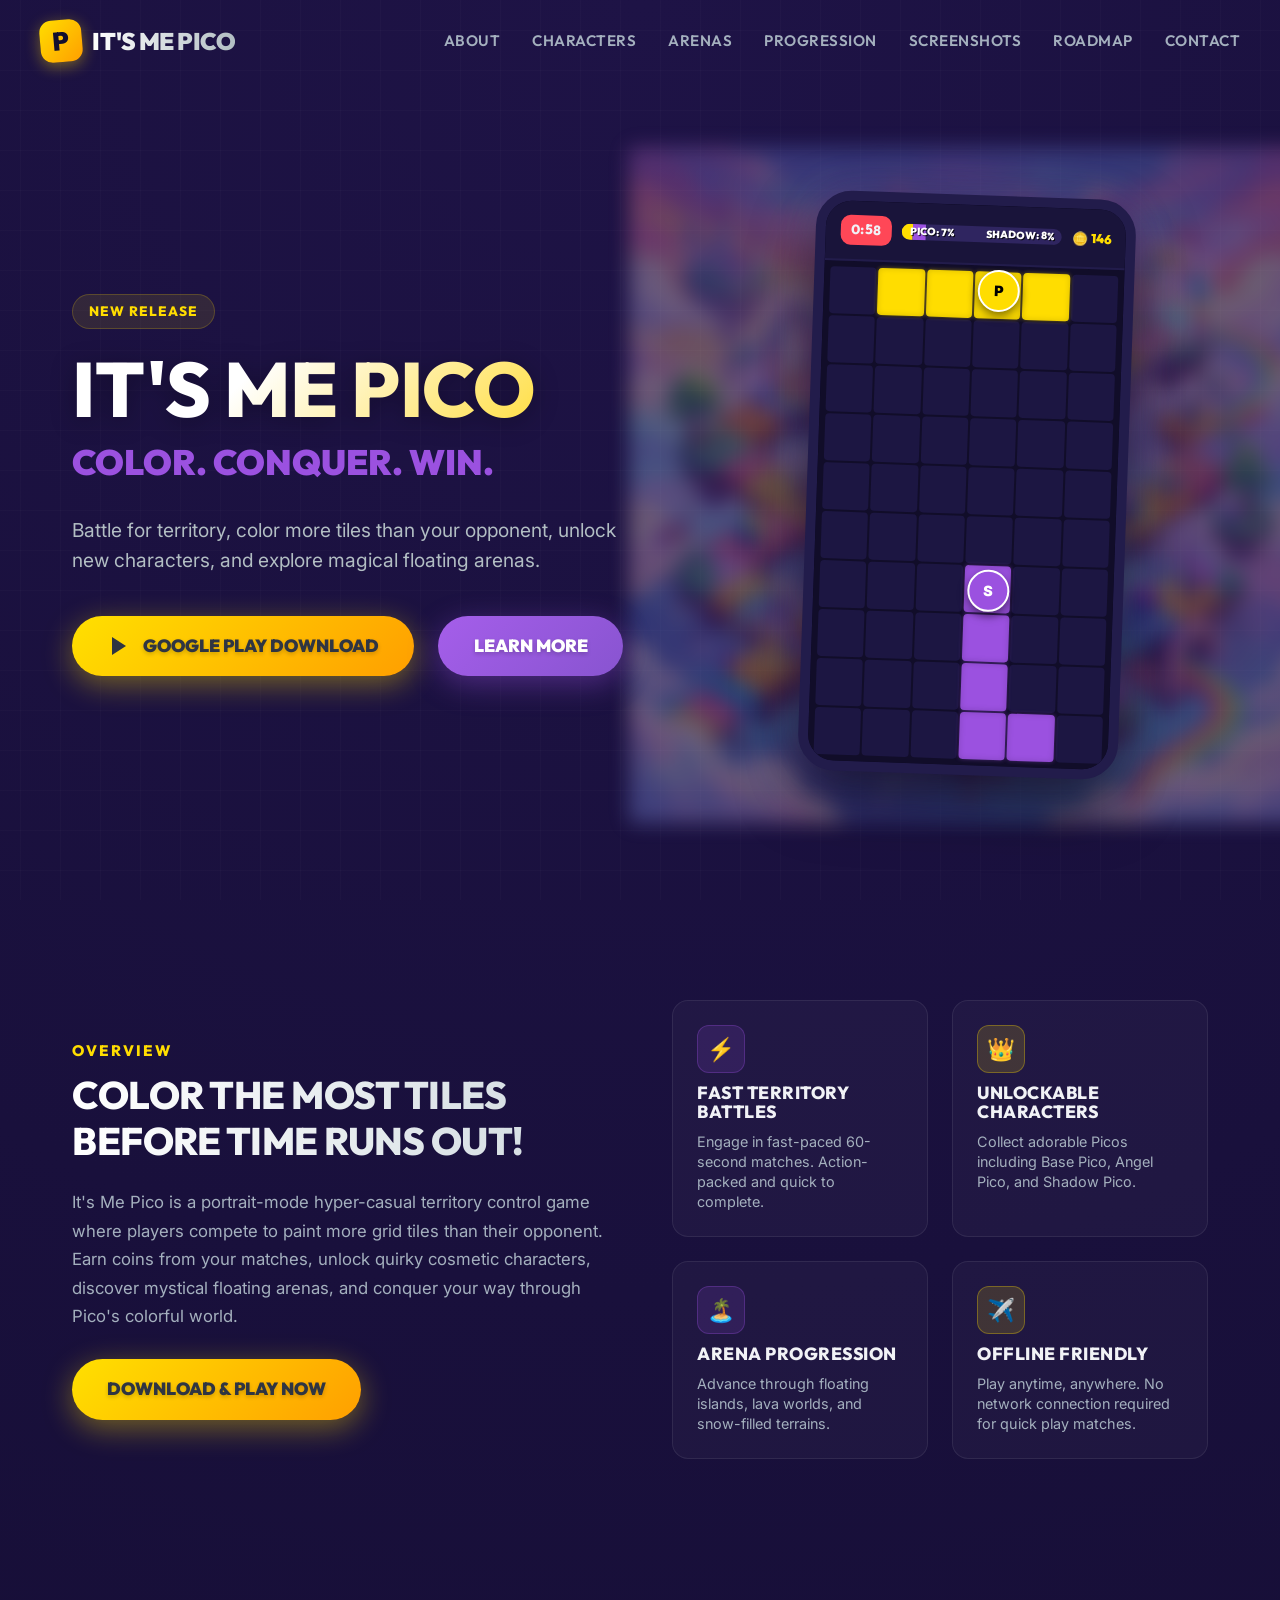
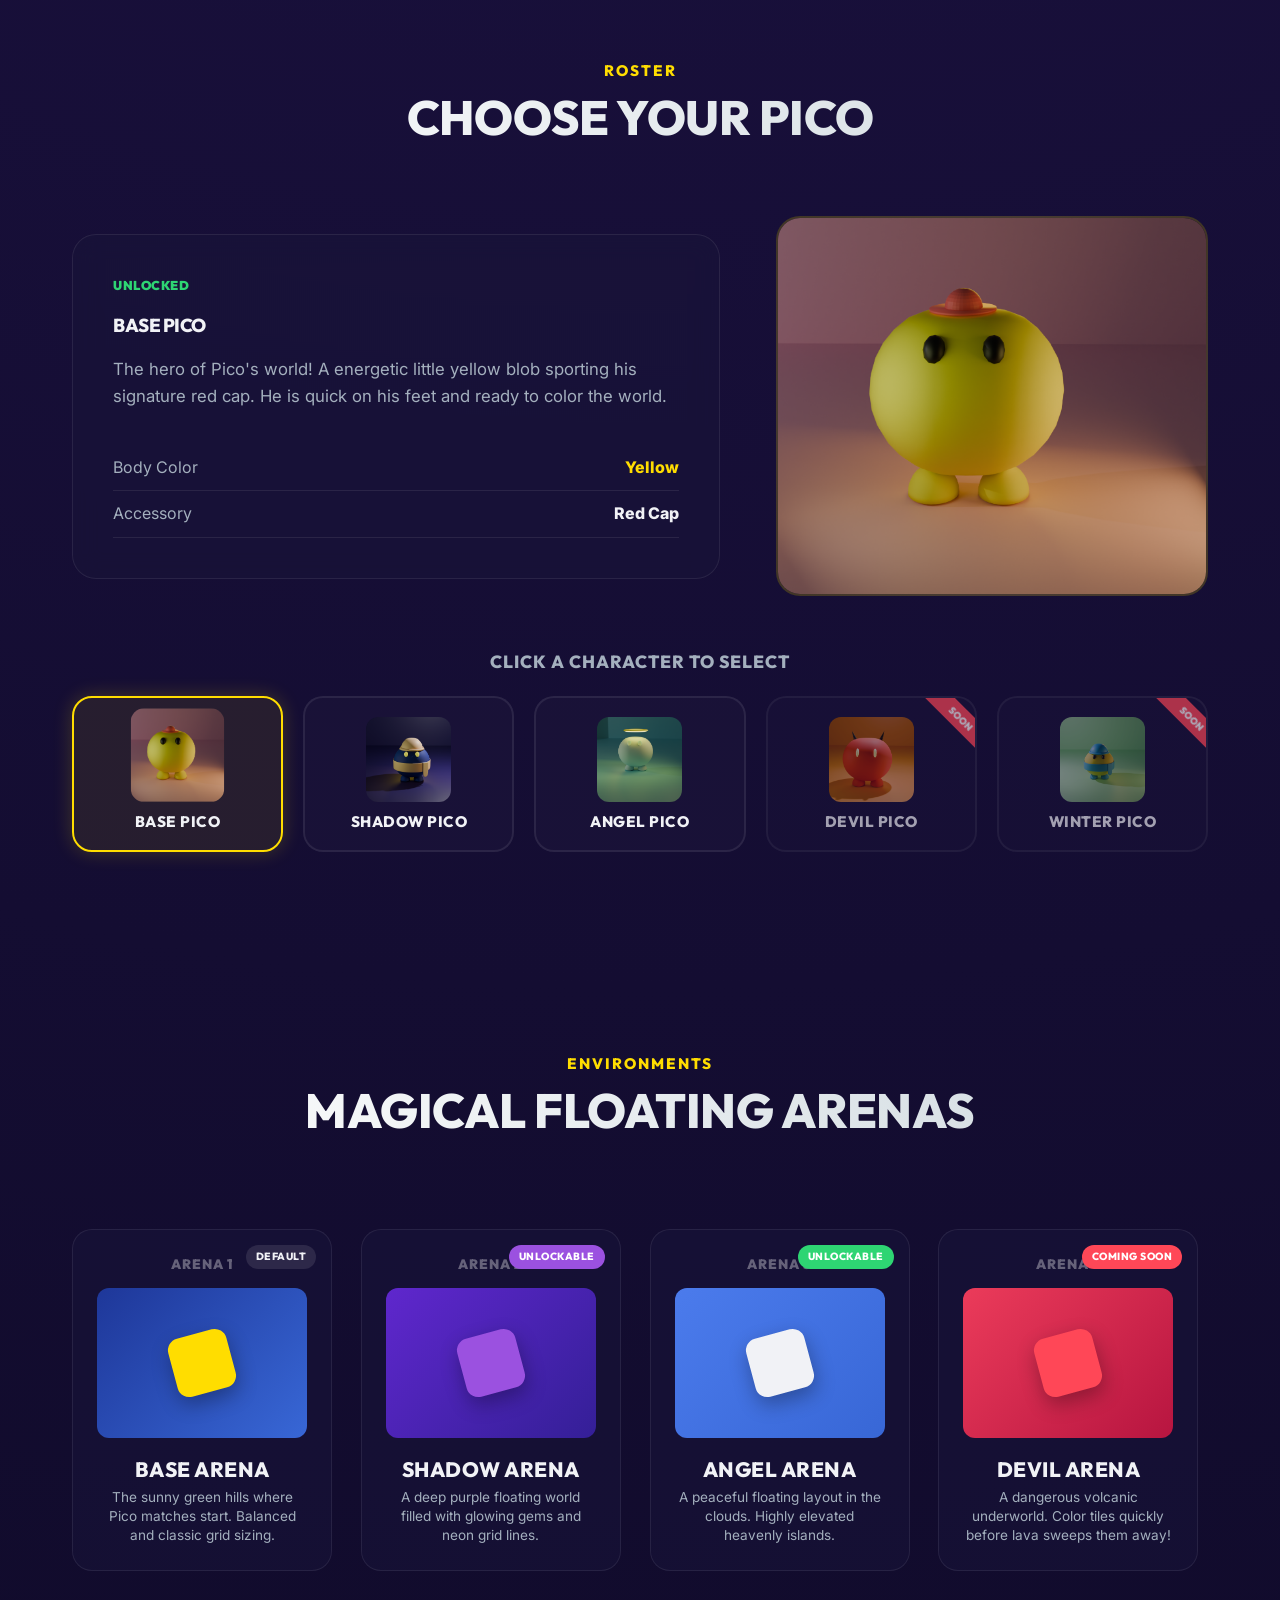
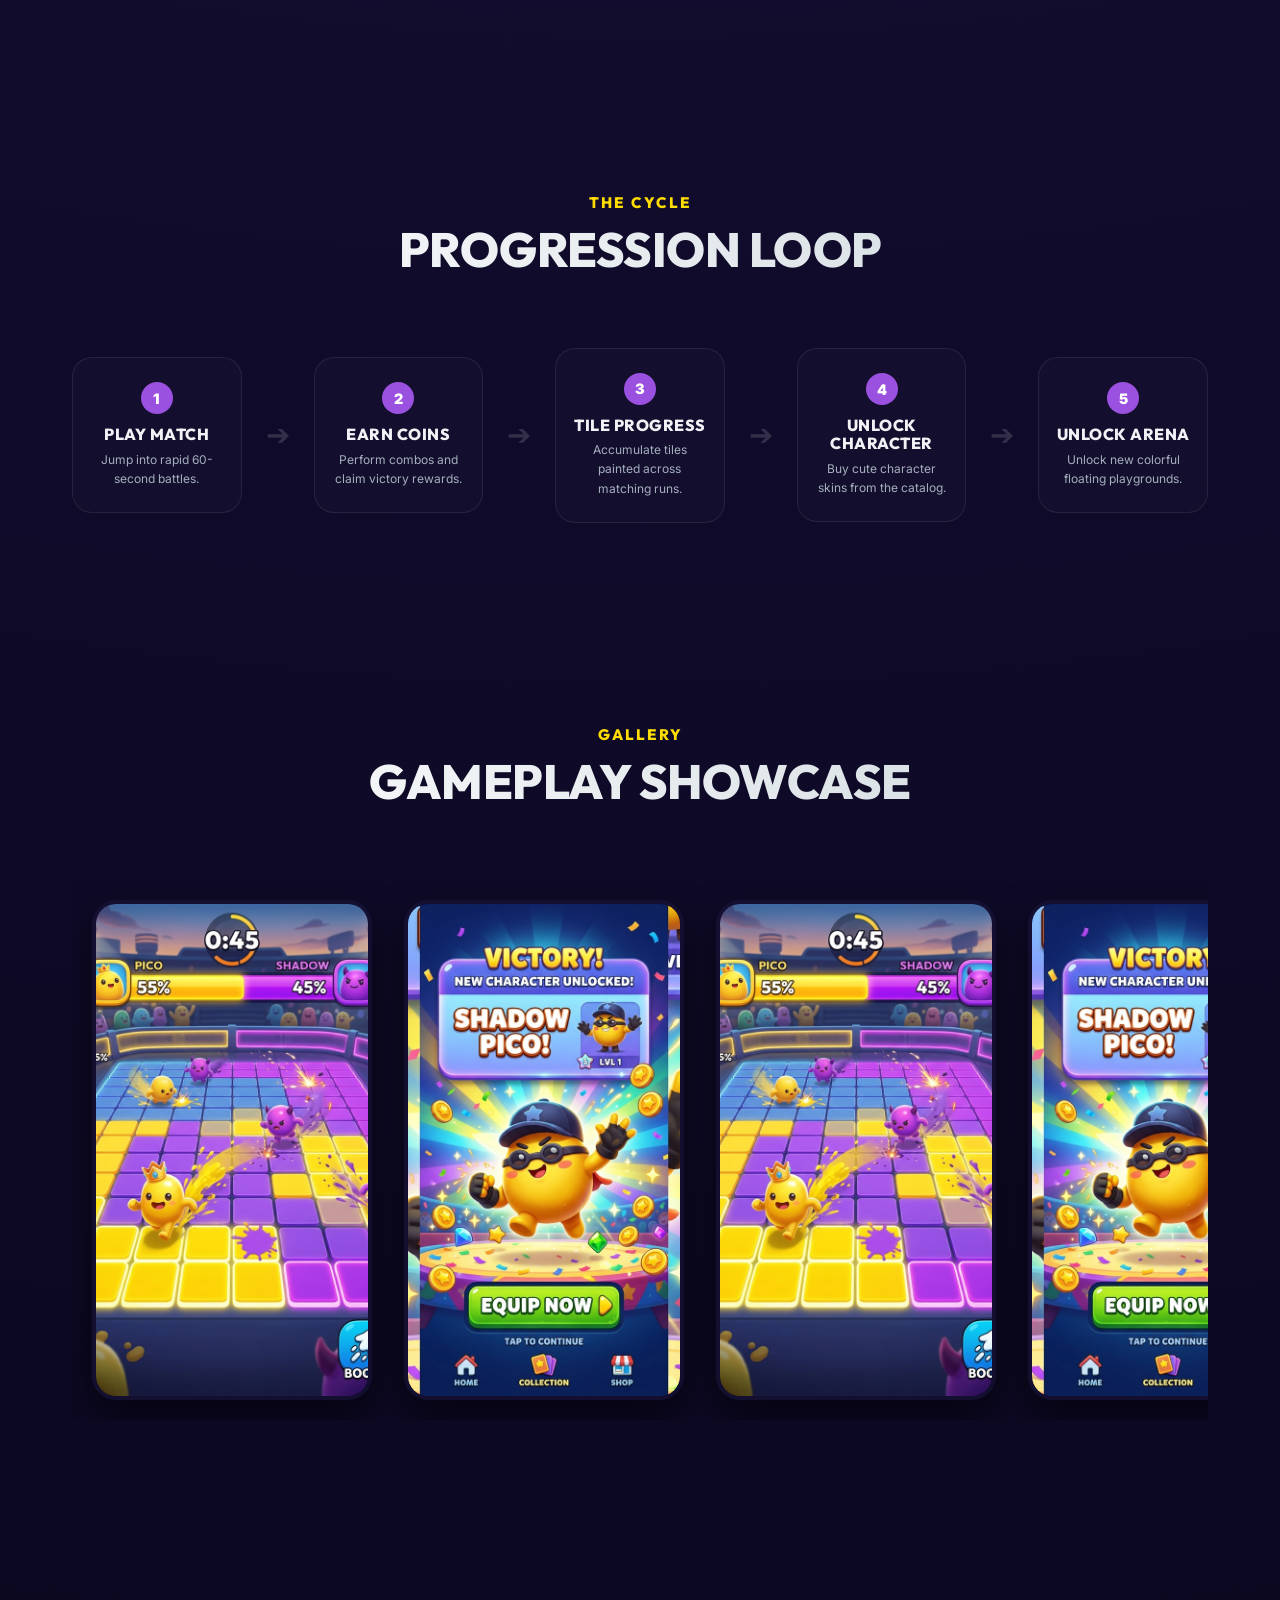
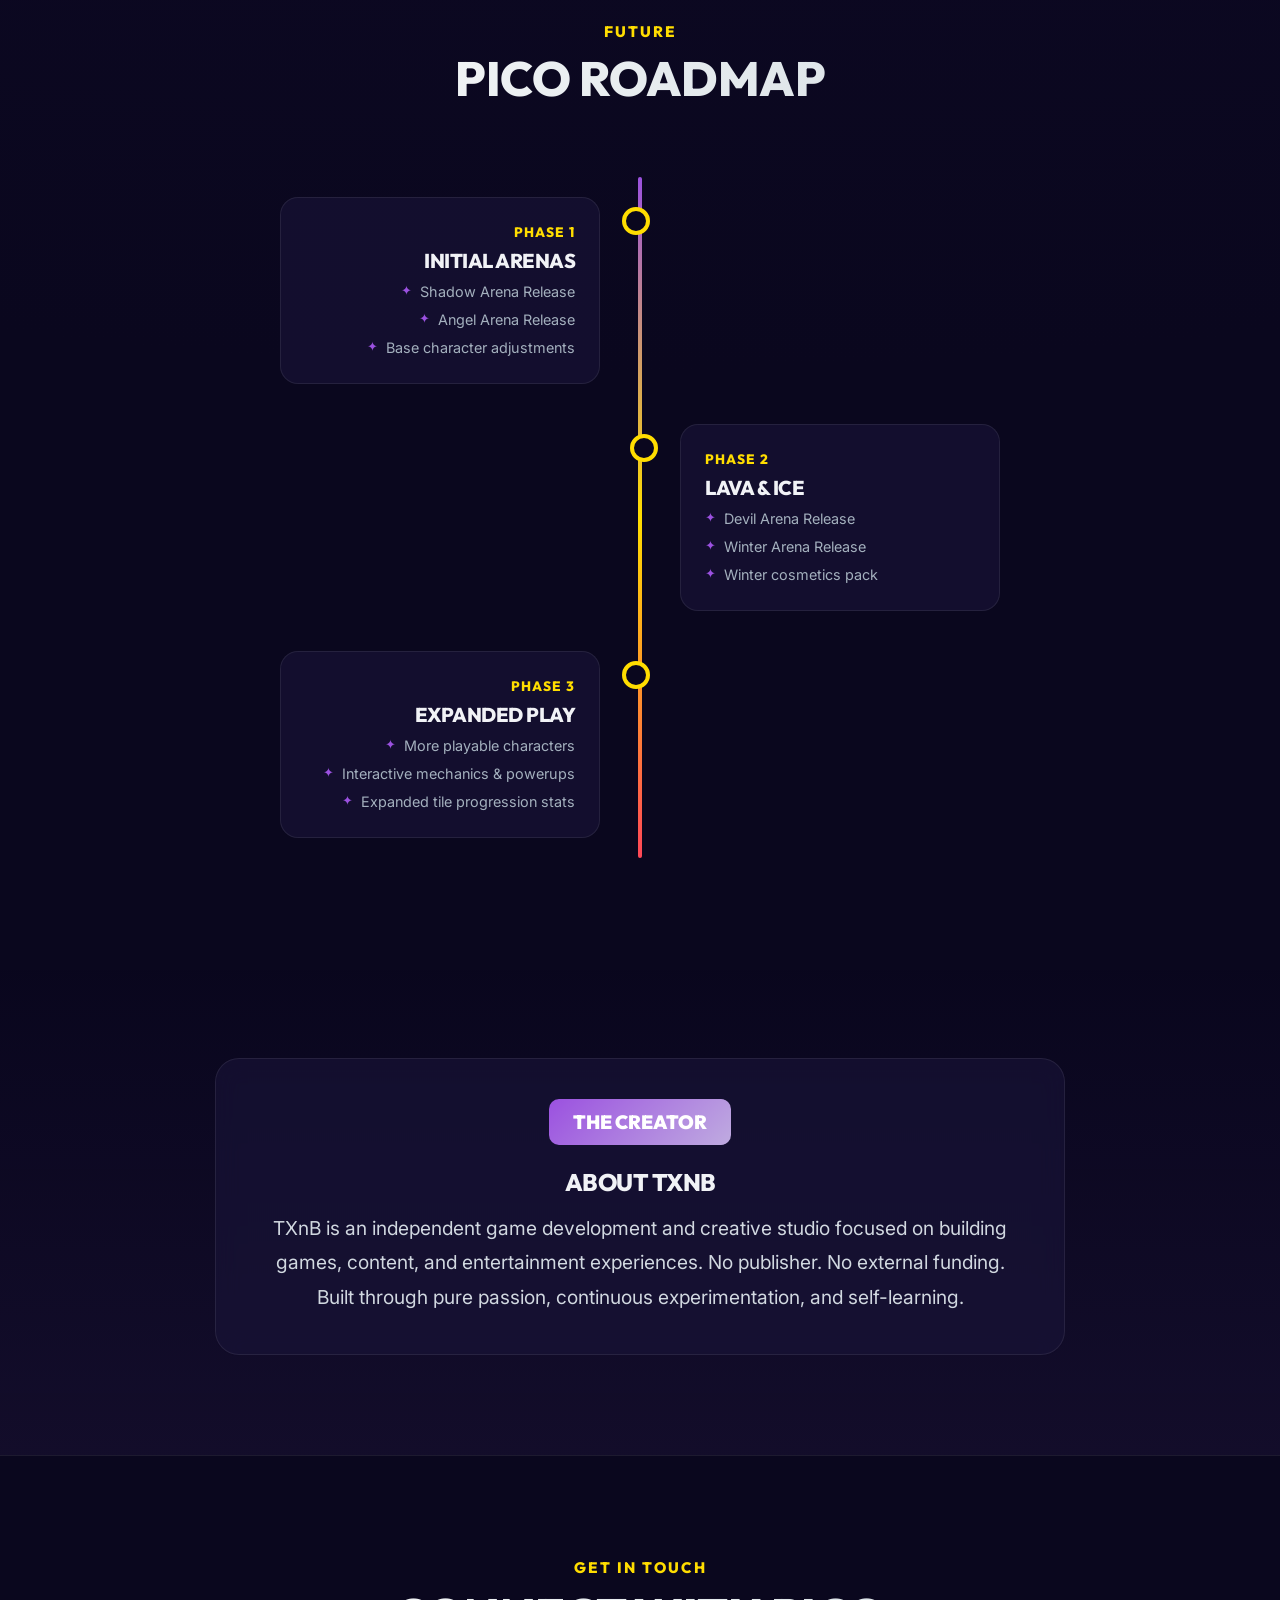
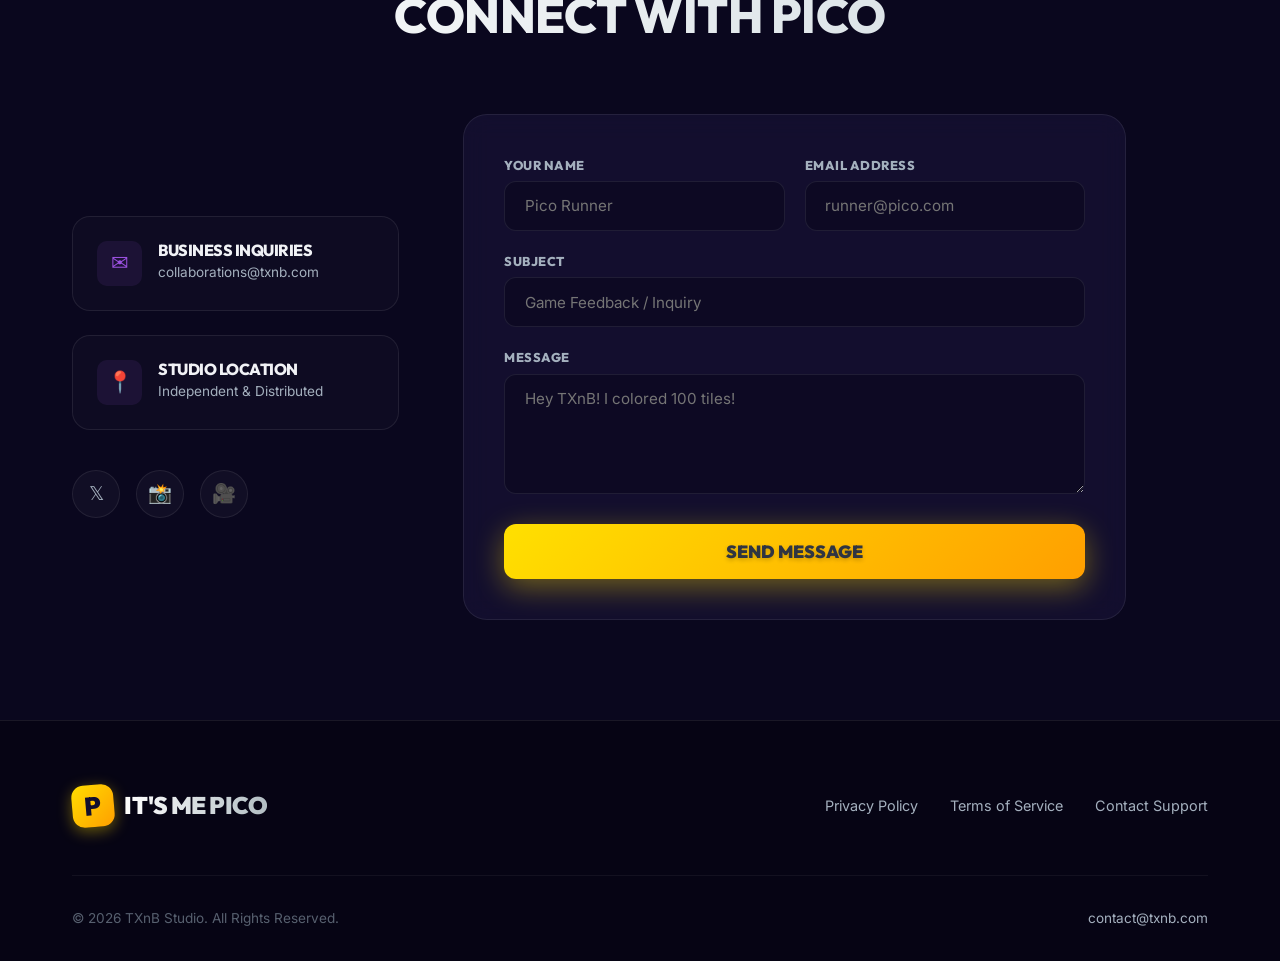
==== index.html @ 624c89ad "Initial commit: It's Me Pico mobile game website" ====
<!DOCTYPE html>
<html lang="en">
<head>
  <meta charset="UTF-8">
  <meta name="viewport" content="width=device-width, initial-scale=1.0">
  
  <!-- SEO Meta Tags -->
  <title>It's Me Pico - Color. Conquer. Win. | Mobile Game by TXnB</title>
  <meta name="description" content="Battle for territory, color more tiles than your opponent, unlock characters, and explore magical floating arenas. Download It's Me Pico on Google Play today!">
  <meta name="keywords" content="Its Me Pico, Pico game, TXnB, mobile game, hyper casual, territory control, grid color game, Clash Royale style website, Fall Guys style website">
  <meta name="author" content="TXnB Studio">
  
  <!-- Open Graph / Facebook -->
  <meta property="og:type" content="website">
  <meta property="og:url" content="https://itsmepico.com/">
  <meta property="og:title" content="It's Me Pico - Color. Conquer. Win.">
  <meta property="og:description" content="Battle for territory, color tiles, and unlock cute characters in this fast-paced portrait hyper-casual game!">
  <meta property="og:image" content="assets/images/hero_arena.png">

  <!-- Twitter -->
  <meta property="twitter:card" content="summary_large_image">
  <meta property="twitter:url" content="https://itsmepico.com/">
  <meta property="twitter:title" content="It's Me Pico - Color. Conquer. Win.">
  <meta property="twitter:description" content="Battle for territory, color tiles, and unlock cute characters in this fast-paced portrait hyper-casual game!">
  <meta property="twitter:image" content="assets/images/hero_arena.png">

  <!-- Favicon & Stylesheet -->
  <link rel="icon" type="image/png" href="assets/images/base_pico.png">
  <link rel="stylesheet" href="css/style.css">
</head>
<body>

  <!-- Floating Particles Canvas -->
  <canvas id="particles-canvas" aria-hidden="true"></canvas>

  <!-- Header Navigation -->
  <header class="main-header" id="header-nav">
    <div class="nav-container">
      <a href="#hero" class="logo-link" id="nav-logo-link">
        <div class="logo-icon" aria-hidden="true">P</div>
        <span class="logo-text">IT'S ME PICO</span>
      </a>

      <button class="mobile-toggle" id="mobile-menu-toggle" aria-label="Toggle Navigation Menu">
        <span></span>
        <span></span>
        <span></span>
      </button>

      <nav class="main-nav" id="main-navigation">
        <ul>
          <li><a href="#about" class="nav-link" id="nav-link-about">About</a></li>
          <li><a href="#characters" class="nav-link" id="nav-link-characters">Characters</a></li>
          <li><a href="#arenas" class="nav-link" id="nav-link-arenas">Arenas</a></li>
          <li><a href="#progression" class="nav-link" id="nav-link-progression">Progression</a></li>
          <li><a href="#screenshots" class="nav-link" id="nav-link-screenshots">Screenshots</a></li>
          <li><a href="#roadmap" class="nav-link" id="nav-link-roadmap">Roadmap</a></li>
          <li><a href="#contact" class="nav-link" id="nav-link-contact">Contact</a></li>
        </ul>
      </nav>
    </div>
  </header>

  <!-- Hero Section -->
  <section class="hero" id="hero">
    <div class="hero-container">
      <div class="hero-content">
        <span class="hero-badge">NEW RELEASE</span>
        <h1 class="hero-title">It's Me Pico</h1>
        <div class="hero-subtitle">Color. Conquer. Win.</div>
        <p class="hero-desc">
          Battle for territory, color more tiles than your opponent, unlock new characters, and explore magical floating arenas.
        </p>
        
        <div class="hero-actions">
          <a href="https://play.google.com" target="_blank" class="btn btn-primary" id="btn-hero-download">
            <svg class="btn-download-icon" viewBox="0 0 24 24" xmlns="http://www.w3.org/2000/svg">
              <path d="M5,3L19,12L5,21V3Z" />
            </svg>
            Google Play Download
          </a>
          <a href="#about" class="btn btn-secondary" id="btn-hero-learn">Learn More</a>
        </div>
      </div>

      <div class="hero-media">
        <!-- Floating Arena Graphic Backdrop -->
        <img class="hero-arena-bg" src="assets/images/hero_arena.png" alt="Magical Floating Arena Design">
        
        <!-- Live Simulated Phone Screen Interface -->
        <div class="hero-canvas-frame" id="live-gameplay-preview" aria-label="Simulated mobile gameplay demonstration of tile coloring grid battle">
          <div class="mini-gameplay-container">
            <div class="mini-gameplay-header">
              <div class="mini-timer" id="game-timer">1:00</div>
              <div class="mini-score-bar">
                <div class="mini-score-left" id="score-left-indicator"></div>
                <div class="mini-score-right" id="score-right-indicator"></div>
                <div class="mini-score-text" id="score-numeric-readout"><span>PICO: 50%</span><span>SHADOW: 50%</span></div>
              </div>
              <div class="mini-coins-hud" id="coins-display">🪙 <span>142</span></div>
            </div>
            <div class="mini-gameplay-grid" id="game-grid-parent">
              <!-- Grid elements generated in main.js -->
            </div>
          </div>
        </div>
      </div>
    </div>
  </section>

  <!-- About Section -->
  <section class="about-section" id="about">
    <div class="section-container">
      <div class="about-grid">
        <div class="about-text-content">
          <span class="section-subtitle">OVERVIEW</span>
          <h2 class="section-title">Color The Most Tiles Before Time Runs Out!</h2>
          <p>
            It's Me Pico is a portrait-mode hyper-casual territory control game where players compete to paint more grid tiles than their opponent. Earn coins from your matches, unlock quirky cosmetic characters, discover mystical floating arenas, and conquer your way through Pico's colorful world.
          </p>
          <a href="https://play.google.com" target="_blank" class="btn btn-primary" id="btn-about-play">Download & Play Now</a>
        </div>

        <div class="about-features" id="features-cards-grid">
          <div class="feature-badge" id="feature-battles">
            <div class="feature-icon">⚡</div>
            <h3>Fast Territory Battles</h3>
            <p>Engage in fast-paced 60-second matches. Action-packed and quick to complete.</p>
          </div>
          <div class="feature-badge" id="feature-characters">
            <div class="feature-icon">👑</div>
            <h3>Unlockable Characters</h3>
            <p>Collect adorable Picos including Base Pico, Angel Pico, and Shadow Pico.</p>
          </div>
          <div class="feature-badge" id="feature-arenas">
            <div class="feature-icon">🏝️</div>
            <h3>Arena Progression</h3>
            <p>Advance through floating islands, lava worlds, and snow-filled terrains.</p>
          </div>
          <div class="feature-badge" id="feature-offline">
            <div class="feature-icon">✈️</div>
            <h3>Offline Friendly</h3>
            <p>Play anytime, anywhere. No network connection required for quick play matches.</p>
          </div>
        </div>
      </div>
    </div>
  </section>

  <!-- Characters Section -->
  <section class="characters-section" id="characters">
    <div class="section-container">
      <div class="section-header">
        <span class="section-subtitle">ROSTER</span>
        <h2 class="section-title">Choose Your Pico</h2>
      </div>

      <div class="char-showcase-container">
        <!-- Main Interactive Details Card -->
        <div class="glass-panel char-details-panel" id="main-character-details">
          <span class="char-type-badge" id="char-status-badge" style="color: var(--pico-blue)">Unlocked</span>
          <h3 id="char-name-heading">Base Pico</h3>
          <p id="char-description-para">
            The hero of Pico's world! A energetic little yellow blob sporting his signature red cap. He is quick on his feet and ready to color the world.
          </p>
          
          <table class="char-stats-table" style="width: 100%; border-collapse: collapse; margin-top: 15px;">
            <tr style="border-bottom: 1px solid var(--border-glass);">
              <td style="padding: 10px 0; color: #a4b0be;">Body Color</td>
              <td class="stat-val-body" style="padding: 10px 0; text-align: right; font-weight: 800; color: var(--pico-yellow);">Yellow</td>
            </tr>
            <tr style="border-bottom: 1px solid var(--border-glass);">
              <td style="padding: 10px 0; color: #a4b0be;">Accessory</td>
              <td class="stat-val-accessory" style="padding: 10px 0; text-align: right; font-weight: 800;">Red Cap</td>
            </tr>
          </table>
        </div>

        <!-- Big 3D Model Render Frame -->
        <div class="char-main-preview" id="character-visual-frame">
          <div class="char-preview-bg-glow" id="character-glow-effect"></div>
          <img class="char-preview-img" id="character-main-image" src="assets/images/base_pico.png" alt="Base Pico Character">
        </div>
      </div>

      <div style="margin-top: 3.5rem;">
        <h3 style="text-align: center; margin-bottom: 1.5rem; font-size: 1.1rem; color: #a4b0be; letter-spacing: 1px;">Click a Character to Select</h3>
        <!-- Thumbnails list -->
        <div class="char-grid-selection" id="character-select-grid">
          <div class="char-thumbnail-card active" id="thumb-base-pico" data-char="base-pico">
            <img src="assets/images/base_pico.png" alt="Base Pico Preview">
            <h4>Base Pico</h4>
          </div>
          <div class="char-thumbnail-card" id="thumb-shadow-pico" data-char="shadow-pico">
            <img src="assets/images/shadow_pico.png" alt="Shadow Pico Preview">
            <h4>Shadow Pico</h4>
          </div>
          <div class="char-thumbnail-card" id="thumb-angel-pico" data-char="angel-pico">
            <img src="assets/images/angel_pico.png" alt="Angel Pico Preview">
            <h4>Angel Pico</h4>
          </div>
          <div class="char-thumbnail-card coming-soon" id="thumb-devil-pico" data-char="devil-pico">
            <img src="assets/images/devil_pico.png" alt="Devil Pico Preview">
            <h4>Devil Pico</h4>
          </div>
          <div class="char-thumbnail-card coming-soon" id="thumb-winter-pico" data-char="winter-pico">
            <img src="assets/images/winter_pico.png" alt="Winter Pico Preview">
            <h4>Winter Pico</h4>
          </div>
        </div>
      </div>
    </div>
  </section>

  <!-- Arenas Section -->
  <section class="arenas-section" id="arenas">
    <div class="section-container">
      <div class="section-header">
        <span class="section-subtitle">ENVIRONMENTS</span>
        <h2 class="section-title">Magical Floating Arenas</h2>
      </div>

      <!-- Scroller listing environments -->
      <div class="arenas-scroller" id="arena-cards-scroller">
        <!-- Base Arena -->
        <div class="arena-card" id="card-arena-base">
          <span class="arena-num">ARENA 1</span>
          <span class="arena-status-badge">DEFAULT</span>
          <div class="arena-preview-visual">
            <div class="arena-visual-block" style="background: var(--pico-yellow);"></div>
          </div>
          <h3 class="arena-name">Base Arena</h3>
          <p class="arena-desc">The sunny green hills where Pico matches start. Balanced and classic grid sizing.</p>
        </div>

        <!-- Shadow Arena -->
        <div class="arena-card" id="card-arena-shadow">
          <span class="arena-num">ARENA 2</span>
          <span class="arena-status-badge" style="background: var(--pico-purple); color: white;">UNLOCKABLE</span>
          <div class="arena-preview-visual">
            <div class="arena-visual-block" style="background: var(--pico-purple);"></div>
          </div>
          <h3 class="arena-name">Shadow Arena</h3>
          <p class="arena-desc">A deep purple floating world filled with glowing gems and neon grid lines.</p>
        </div>

        <!-- Angel Arena -->
        <div class="arena-card" id="card-arena-angel">
          <span class="arena-num">ARENA 3</span>
          <span class="arena-status-badge" style="background: #2ed573; color: white;">UNLOCKABLE</span>
          <div class="arena-preview-visual">
            <div class="arena-visual-block" style="background: #f1f2f6;"></div>
          </div>
          <h3 class="arena-name">Angel Arena</h3>
          <p class="arena-desc">A peaceful floating layout in the clouds. Highly elevated heavenly islands.</p>
        </div>

        <!-- Devil Arena -->
        <div class="arena-card" id="card-arena-devil">
          <span class="arena-num">ARENA 4</span>
          <span class="arena-status-badge coming-soon">COMING SOON</span>
          <div class="arena-preview-visual">
            <div class="arena-visual-block" style="background: var(--pico-red);"></div>
          </div>
          <h3 class="arena-name">Devil Arena</h3>
          <p class="arena-desc">A dangerous volcanic underworld. Color tiles quickly before lava sweeps them away!</p>
        </div>

        <!-- Winter Arena -->
        <div class="arena-card" id="card-arena-winter">
          <span class="arena-num">ARENA 5</span>
          <span class="arena-status-badge coming-soon">COMING SOON</span>
          <div class="arena-preview-visual">
            <div class="arena-visual-block" style="background: #0fbcf9;"></div>
          </div>
          <h3 class="arena-name">Winter Arena</h3>
          <p class="arena-desc">A frozen wonderland of snow and ice paths where tiles are slippery and speeds are fast.</p>
        </div>
      </div>
    </div>
  </section>

  <!-- Progression Loop Section -->
  <section class="progression-section" id="progression">
    <div class="section-container">
      <div class="section-header">
        <span class="section-subtitle">THE CYCLE</span>
        <h2 class="section-title">Progression Loop</h2>
      </div>

      <div class="progression-loop" id="progression-steps-container">
        <!-- Step 1 -->
        <div class="progression-step" id="step-play">
          <div class="progression-step-num">1</div>
          <h3 class="progression-step-title">Play Match</h3>
          <p class="progression-step-desc">Jump into rapid 60-second battles.</p>
        </div>

        <div class="progression-arrow" aria-hidden="true">➔</div>

        <!-- Step 2 -->
        <div class="progression-step" id="step-coins">
          <div class="progression-step-num">2</div>
          <h3 class="progression-step-title">Earn Coins</h3>
          <p class="progression-step-desc">Perform combos and claim victory rewards.</p>
        </div>

        <div class="progression-arrow" aria-hidden="true">➔</div>

        <!-- Step 3 -->
        <div class="progression-step" id="step-tiles">
          <div class="progression-step-num">3</div>
          <h3 class="progression-step-title">Tile Progress</h3>
          <p class="progression-step-desc">Accumulate tiles painted across matching runs.</p>
        </div>

        <div class="progression-arrow" aria-hidden="true">➔</div>

        <!-- Step 4 -->
        <div class="progression-step" id="step-unlock-char">
          <div class="progression-step-num">4</div>
          <h3 class="progression-step-title">Unlock Character</h3>
          <p class="progression-step-desc">Buy cute character skins from the catalog.</p>
        </div>

        <div class="progression-arrow" aria-hidden="true">➔</div>

        <!-- Step 5 -->
        <div class="progression-step" id="step-unlock-arena">
          <div class="progression-step-num">5</div>
          <h3 class="progression-step-title">Unlock Arena</h3>
          <p class="progression-step-desc">Unlock new colorful floating playgrounds.</p>
        </div>
      </div>
    </div>
  </section>

  <!-- Screenshots Gallery -->
  <section class="screenshots-section" id="screenshots">
    <div class="section-container">
      <div class="section-header">
        <span class="section-subtitle">GALLERY</span>
        <h2 class="section-title">Gameplay Showcase</h2>
      </div>

      <div class="screenshots-carousel-wrapper">
        <div class="screenshots-carousel" id="gameplay-screenshots-carousel">
          <div class="screenshot-slide" id="slide-screenshot-1">
            <img src="assets/images/gameplay_one.png" alt="Gameplay Tile Match Board Screen">
          </div>
          <div class="screenshot-slide" id="slide-screenshot-2">
            <img src="assets/images/gameplay_two.png" alt="Character Unlock Victory Screen UI">
          </div>
          <div class="screenshot-slide" id="slide-screenshot-3">
            <img src="assets/images/gameplay_one.png" alt="Gameplay Grid Mode Color Overlap Action">
          </div>
          <div class="screenshot-slide" id="slide-screenshot-4">
            <img src="assets/images/gameplay_two.png" alt="Pico Store Card Unlock screen detail">
          </div>
        </div>
      </div>
    </div>
  </section>

  <!-- Roadmap Section -->
  <section class="roadmap-section" id="roadmap">
    <div class="section-container">
      <div class="section-header">
        <span class="section-subtitle">FUTURE</span>
        <h2 class="section-title">Pico Roadmap</h2>
      </div>

      <div class="roadmap-timeline" id="roadmap-timeline-parent">
        <!-- Phase 1 -->
        <div class="roadmap-item" id="roadmap-phase-1">
          <div class="roadmap-card">
            <span class="roadmap-phase">PHASE 1</span>
            <h3>Initial Arenas</h3>
            <ul>
              <li>Shadow Arena Release</li>
              <li>Angel Arena Release</li>
              <li>Base character adjustments</li>
            </ul>
          </div>
        </div>

        <!-- Phase 2 -->
        <div class="roadmap-item" id="roadmap-phase-2">
          <div class="roadmap-card">
            <span class="roadmap-phase">PHASE 2</span>
            <h3>Lava & Ice</h3>
            <ul>
              <li>Devil Arena Release</li>
              <li>Winter Arena Release</li>
              <li>Winter cosmetics pack</li>
            </ul>
          </div>
        </div>

        <!-- Phase 3 -->
        <div class="roadmap-item" id="roadmap-phase-3">
          <div class="roadmap-card">
            <span class="roadmap-phase">PHASE 3</span>
            <h3>Expanded Play</h3>
            <ul>
              <li>More playable characters</li>
              <li>Interactive mechanics & powerups</li>
              <li>Expanded tile progression stats</li>
            </ul>
          </div>
        </div>
      </div>
    </div>
  </section>

  <!-- About TXnB Studio -->
  <section class="txnb-section" id="txnb">
    <div class="section-container">
      <div class="glass-panel txnb-card" id="txnb-studio-card">
        <span class="txnb-studio-badge">THE CREATOR</span>
        <h2>About TXnB</h2>
        <p style="margin-top: 15px;">
          TXnB is an independent game development and creative studio focused on building games, content, and entertainment experiences. No publisher. No external funding. Built through pure passion, continuous experimentation, and self-learning.
        </p>
      </div>
    </div>
  </section>

  <!-- Contact Section -->
  <section class="contact-section" id="contact">
    <div class="section-container">
      <div class="section-header">
        <span class="section-subtitle">GET IN TOUCH</span>
        <h2 class="section-title">Connect With Pico</h2>
      </div>

      <div class="contact-grid">
        <div class="contact-info" id="contact-info-block">
          <div class="contact-card-glass" id="contact-details-business">
            <div class="contact-card-icon" aria-hidden="true">✉</div>
            <div class="contact-card-info">
              <h4>Business Inquiries</h4>
              <p>collaborations@txnb.com</p>
            </div>
          </div>
          
          <div class="contact-card-glass" id="contact-details-location">
            <div class="contact-card-icon" aria-hidden="true">📍</div>
            <div class="contact-card-info">
              <h4>Studio Location</h4>
              <p>Independent & Distributed</p>
            </div>
          </div>

          <div class="social-links" id="social-links-bar">
            <a href="https://twitter.com" target="_blank" class="social-btn" id="social-btn-twitter" aria-label="Twitter Page">𝕏</a>
            <a href="https://instagram.com" target="_blank" class="social-btn" id="social-btn-instagram" aria-label="Instagram Profile">📸</a>
            <a href="https://youtube.com" target="_blank" class="social-btn" id="social-btn-youtube" aria-label="YouTube Channel">🎥</a>
          </div>
        </div>

        <div class="glass-panel" id="contact-form-panel">
          <form class="contact-form" id="contact-email-form">
            <div class="form-group-row">
              <div class="form-input-wrapper">
                <label for="name">Your Name</label>
                <input type="text" id="name" class="form-control" placeholder="Pico Runner" required>
              </div>
              <div class="form-input-wrapper">
                <label for="email">Email Address</label>
                <input type="email" id="email" class="form-control" placeholder="runner@pico.com" required>
              </div>
            </div>
            
            <div class="form-input-wrapper">
              <label for="subject">Subject</label>
              <input type="text" id="subject" class="form-control" placeholder="Game Feedback / Inquiry" required>
            </div>

            <div class="form-input-wrapper">
              <label for="message">Message</label>
              <textarea id="message" class="form-control" placeholder="Hey TXnB! I colored 100 tiles!" required></textarea>
            </div>

            <button type="submit" class="btn btn-primary" id="btn-submit-contact" style="width: 100%; border-radius: 12px; margin-top: 10px;">Send Message</button>
            <div class="form-status-msg" id="contact-form-status-box" aria-live="polite"></div>
          </form>
        </div>
      </div>
    </div>
  </section>

  <!-- Footer -->
  <footer class="main-footer" id="footer-navigation">
    <div class="section-container">
      <div class="footer-top">
        <a href="#hero" class="logo-link" id="footer-logo-link">
          <div class="logo-icon" aria-hidden="true">P</div>
          <span class="logo-text">IT'S ME PICO</span>
        </a>
        <div class="footer-nav">
          <a href="privacy.html" class="footer-nav-link" id="footer-link-privacy">Privacy Policy</a>
          <a href="privacy.html#terms" class="footer-nav-link" id="footer-link-terms">Terms of Service</a>
          <a href="#contact" class="footer-nav-link" id="footer-link-support">Contact Support</a>
        </div>
      </div>
      
      <div class="footer-bottom">
        <div class="copyright-text" id="footer-copyright-readout">© 2026 TXnB Studio. All Rights Reserved.</div>
        <div class="footer-email" id="footer-contact-email">contact@txnb.com</div>
      </div>
    </div>
  </footer>

  <!-- Scripts -->
  <script src="js/particles.js"></script>
  <script src="js/main.js"></script>
</body>
</html>
---- css/style.css ----
/*
 * CSS Style System - It's Me Pico Gaming Website
 * Designed by Antigravity (Google DeepMind)
 * Theme: Clash Royale, Fall Guys, & Monument Valley fusion
 */

@import url('https://fonts.googleapis.com/css2?family=Outfit:wght@400;600;800;900&family=Inter:wght@300;400;600;700&display=swap');

:root {
  /* Colors */
  --bg-dark: #0a071e;
  --bg-dark-purple: #120e2e;
  --bg-card: rgba(25, 20, 58, 0.6);
  --border-glass: rgba(255, 255, 255, 0.08);
  --border-glass-hover: rgba(255, 255, 255, 0.2);
  
  --pico-yellow: #FFDD00;
  --pico-yellow-glow: rgba(255, 221, 0, 0.4);
  --pico-purple: #9b51e0;
  --pico-purple-glow: rgba(155, 81, 224, 0.4);
  --pico-red: #ff4757;
  --pico-red-glow: rgba(255, 71, 87, 0.4);
  --pico-blue: #2ed573;
  --pico-blue-glow: rgba(46, 213, 115, 0.4);
  --pico-white: #ffffff;
  --pico-cream: #f1f2f6;

  /* Typography */
  --font-heading: 'Outfit', sans-serif;
  --font-body: 'Inter', sans-serif;
  
  /* Layout */
  --container-width: 1200px;
  --transition-smooth: all 0.3s cubic-bezier(0.25, 0.8, 0.25, 1);
  --transition-bounce: all 0.5s cubic-bezier(0.175, 0.885, 0.32, 1.275);
}

/* Reset */
* {
  margin: 0;
  padding: 0;
  box-sizing: border-box;
  outline: none;
}

html {
  scroll-behavior: smooth;
  font-size: 16px;
  background-color: var(--bg-dark);
}

body {
  font-family: var(--font-body);
  color: var(--pico-cream);
  line-height: 1.6;
  overflow-x: hidden;
  position: relative;
  background: radial-gradient(circle at 50% 0%, #1e1346 0%, var(--bg-dark) 70%);
}

/* Background Grid Overlay */
body::before {
  content: '';
  position: fixed;
  top: 0;
  left: 0;
  width: 100vw;
  height: 100vh;
  background-image: 
    linear-gradient(rgba(255, 255, 255, 0.02) 1px, transparent 1px),
    linear-gradient(90deg, rgba(255, 255, 255, 0.02) 1px, transparent 1px);
  background-size: 40px 40px;
  background-position: center;
  z-index: 1;
  pointer-events: none;
}

canvas#particles-canvas {
  position: fixed;
  top: 0;
  left: 0;
  width: 100%;
  height: 100%;
  z-index: 2;
  pointer-events: none;
}

/* Typography & Headers */
h1, h2, h3, h4, h5, h6 {
  font-family: var(--font-heading);
  font-weight: 800;
  text-transform: uppercase;
  letter-spacing: -0.5px;
  line-height: 1.1;
}

p {
  color: #a4b0be;
  font-size: 1.05rem;
}

a {
  text-decoration: none;
  color: inherit;
}

/* Buttons */
.btn {
  display: inline-flex;
  align-items: center;
  justify-content: center;
  padding: 1rem 2.2rem;
  font-family: var(--font-heading);
  font-weight: 900;
  font-size: 1.1rem;
  text-transform: uppercase;
  border-radius: 50px;
  border: none;
  cursor: pointer;
  position: relative;
  overflow: hidden;
  transition: var(--transition-bounce);
  box-shadow: 0 8px 24px rgba(0, 0, 0, 0.3);
  text-shadow: 0 2px 4px rgba(0,0,0,0.2);
  z-index: 10;
}

.btn-primary {
  background: linear-gradient(135deg, #ffe000 0%, #ff9f00 100%);
  color: #2f3542;
  box-shadow: 0 8px 30px var(--pico-yellow-glow);
}

.btn-primary:hover {
  transform: translateY(-4px) scale(1.03);
  box-shadow: 0 12px 35px rgba(255, 221, 0, 0.6);
}

.btn-secondary {
  background: linear-gradient(135deg, #a55eea 0%, #8854d0 100%);
  color: #fff;
  box-shadow: 0 8px 30px var(--pico-purple-glow);
}

.btn-secondary:hover {
  transform: translateY(-4px) scale(1.03);
  box-shadow: 0 12px 35px rgba(155, 81, 224, 0.6);
}

.btn::after {
  content: '';
  position: absolute;
  top: -50%;
  left: -60%;
  width: 30%;
  height: 200%;
  background: rgba(255, 255, 255, 0.35);
  transform: rotate(30deg);
  transition: none;
  pointer-events: none;
}

.btn:hover::after {
  left: 140%;
  transition: all 0.6s ease-in-out;
}

.btn-download-icon {
  margin-right: 12px;
  width: 24px;
  height: 24px;
  fill: currentColor;
}

/* Glassmorphism Containers */
.glass-panel {
  background: var(--bg-card);
  backdrop-filter: blur(12px);
  -webkit-backdrop-filter: blur(12px);
  border: 1px solid var(--border-glass);
  border-radius: 24px;
  padding: 2.5rem;
  transition: var(--transition-smooth);
}

.glass-panel:hover {
  border-color: var(--border-glass-hover);
  box-shadow: 0 15px 35px rgba(0, 0, 0, 0.4);
}

/* Header & Navigation */
header.main-header {
  position: fixed;
  top: 0;
  left: 0;
  width: 100%;
  padding: 1.25rem 2rem;
  z-index: 100;
  transition: var(--transition-smooth);
}

header.main-header.scrolled {
  background: rgba(10, 7, 30, 0.85);
  backdrop-filter: blur(16px);
  -webkit-backdrop-filter: blur(16px);
  border-bottom: 1px solid var(--border-glass);
  padding: 0.9rem 2rem;
}

.nav-container {
  max-width: var(--container-width);
  margin: 0 auto;
  display: flex;
  justify-content: space-between;
  align-items: center;
}

.logo-link {
  display: flex;
  align-items: center;
  gap: 10px;
}

.logo-icon {
  width: 42px;
  height: 42px;
  background: linear-gradient(135deg, var(--pico-yellow) 0%, #ff9f00 100%);
  border-radius: 12px;
  display: flex;
  align-items: center;
  justify-content: center;
  font-family: var(--font-heading);
  font-weight: 900;
  font-size: 1.6rem;
  color: #120e2e;
  box-shadow: 0 4px 15px var(--pico-yellow-glow);
  transform: rotate(-5deg);
  transition: var(--transition-bounce);
}

.logo-link:hover .logo-icon {
  transform: rotate(5deg) scale(1.1);
}

.logo-text {
  font-family: var(--font-heading);
  font-weight: 900;
  font-size: 1.5rem;
  letter-spacing: -0.5px;
  background: linear-gradient(to right, #fff, #b2bec3);
  -webkit-background-clip: text;
  -webkit-text-fill-color: transparent;
}

.main-nav ul {
  display: flex;
  list-style: none;
  gap: 2rem;
  align-items: center;
}

.nav-link {
  font-family: var(--font-heading);
  font-weight: 600;
  font-size: 0.95rem;
  text-transform: uppercase;
  letter-spacing: 0.5px;
  color: #a4b0be;
  transition: var(--transition-smooth);
  position: relative;
  padding: 5px 0;
}

.nav-link::after {
  content: '';
  position: absolute;
  bottom: 0;
  left: 0;
  width: 0;
  height: 3px;
  background: var(--pico-yellow);
  border-radius: 3px;
  transition: var(--transition-smooth);
}

.nav-link:hover {
  color: #fff;
}

.nav-link:hover::after {
  width: 100%;
}

/* Mobile Nav Toggle */
.mobile-toggle {
  display: none;
  background: none;
  border: none;
  cursor: pointer;
  flex-direction: column;
  gap: 6px;
  z-index: 110;
}

.mobile-toggle span {
  display: block;
  width: 28px;
  height: 3px;
  background-color: #fff;
  border-radius: 3px;
  transition: var(--transition-smooth);
}

/* Hero Section */
.hero {
  position: relative;
  min-height: 100vh;
  padding-top: 150px;
  padding-bottom: 80px;
  display: flex;
  align-items: center;
  overflow: hidden;
  z-index: 5;
}

.hero-container {
  max-width: var(--container-width);
  margin: 0 auto;
  padding: 0 2rem;
  width: 100%;
  display: grid;
  grid-template-columns: 1.1fr 0.9fr;
  gap: 4rem;
  align-items: center;
}

.hero-badge {
  display: inline-flex;
  align-items: center;
  background: rgba(255, 221, 0, 0.1);
  border: 1px solid rgba(255, 221, 0, 0.2);
  color: var(--pico-yellow);
  padding: 6px 16px;
  border-radius: 50px;
  font-family: var(--font-heading);
  font-weight: 800;
  font-size: 0.85rem;
  text-transform: uppercase;
  letter-spacing: 1px;
  margin-bottom: 1.5rem;
  animation: pulse-ring 2s infinite;
}

.hero-title {
  font-size: 4.8rem;
  line-height: 0.95;
  margin-bottom: 0.5rem;
  background: linear-gradient(135deg, #fff 30%, #ffd200 100%);
  -webkit-background-clip: text;
  -webkit-text-fill-color: transparent;
  filter: drop-shadow(0 4px 12px rgba(0,0,0,0.3));
}

.hero-subtitle {
  font-size: 2.2rem;
  color: var(--pico-purple);
  margin-bottom: 1.5rem;
  font-family: var(--font-heading);
  text-transform: uppercase;
  font-weight: 900;
}

.hero-desc {
  font-size: 1.2rem;
  margin-bottom: 2.5rem;
  color: #b2bec3;
  max-width: 550px;
}

.hero-actions {
  display: flex;
  gap: 1.5rem;
  flex-wrap: wrap;
}

.hero-media {
  position: relative;
  display: flex;
  justify-content: center;
  align-items: center;
}

.hero-arena-bg {
  position: absolute;
  width: 140%;
  height: 140%;
  object-fit: contain;
  opacity: 0.35;
  filter: blur(10px);
  pointer-events: none;
  animation: float 8s ease-in-out infinite alternate;
  z-index: 1;
}

.hero-canvas-frame {
  position: relative;
  z-index: 3;
  width: 320px;
  height: 580px;
  background: #0d0925;
  border-radius: 36px;
  border: 10px solid #221c4b;
  box-shadow: 0 25px 60px rgba(0,0,0,0.6), 0 0 40px rgba(155, 81, 224, 0.2);
  overflow: hidden;
  transform: rotate(2deg);
  transition: var(--transition-bounce);
}

.hero-canvas-frame:hover {
  transform: rotate(0deg) scale(1.02);
  box-shadow: 0 35px 80px rgba(0,0,0,0.8), 0 0 50px rgba(255, 221, 0, 0.3);
}

/* Simulated Gameplay Battle inside Frame */
.mini-gameplay-container {
  width: 100%;
  height: 100%;
  position: relative;
  display: flex;
  flex-direction: column;
}

.mini-gameplay-header {
  height: 60px;
  background: #19143a;
  border-bottom: 2px solid #221c4b;
  display: flex;
  align-items: center;
  justify-content: space-between;
  padding: 0 15px;
  font-family: var(--font-heading);
  z-index: 5;
}

.mini-timer {
  background: #ff4757;
  padding: 4px 10px;
  border-radius: 10px;
  font-size: 0.85rem;
  font-weight: 800;
  letter-spacing: 0.5px;
}

.mini-score-bar {
  flex: 1;
  margin: 0 10px;
  height: 16px;
  background: #2f2560;
  border-radius: 8px;
  overflow: hidden;
  display: flex;
  position: relative;
}

.mini-score-left {
  width: 50%;
  background: var(--pico-yellow);
  transition: width 0.3s ease;
}

.mini-score-right {
  width: 50%;
  background: var(--pico-purple);
  transition: width 0.3s ease;
}

.mini-score-text {
  position: absolute;
  top: 0;
  left: 0;
  width: 100%;
  height: 100%;
  display: flex;
  justify-content: space-between;
  align-items: center;
  padding: 0 8px;
  font-size: 0.65rem;
  font-weight: 900;
  color: #fff;
  text-shadow: 1px 1px 0 rgba(0,0,0,0.8);
}

.mini-coins-hud {
  font-size: 0.8rem;
  font-weight: 900;
  color: var(--pico-yellow);
  display: flex;
  align-items: center;
  gap: 3px;
}

.mini-gameplay-grid {
  flex: 1;
  background: #110d29;
  display: grid;
  grid-template-columns: repeat(6, 1fr);
  grid-template-rows: repeat(10, 1fr);
  gap: 2px;
  padding: 6px;
  position: relative;
}

.mini-grid-tile {
  background: #1c1642;
  border-radius: 4px;
  transition: background-color 0.4s ease, transform 0.2s ease;
}

.mini-grid-tile.colored-yellow {
  background-color: var(--pico-yellow);
  box-shadow: inset 0 0 6px rgba(0,0,0,0.15), 0 0 4px var(--pico-yellow-glow);
}

.mini-grid-tile.colored-purple {
  background-color: var(--pico-purple);
  box-shadow: inset 0 0 6px rgba(0,0,0,0.15), 0 0 4px var(--pico-purple-glow);
}

/* Characters floating inside the grid */
.mini-character {
  position: absolute;
  width: 32px;
  height: 32px;
  border-radius: 50%;
  display: flex;
  align-items: center;
  justify-content: center;
  font-weight: 900;
  font-size: 0.9rem;
  box-shadow: 0 4px 10px rgba(0,0,0,0.5);
  transition: left 0.4s cubic-bezier(0.18, 0.89, 0.32, 1.28), top 0.4s cubic-bezier(0.18, 0.89, 0.32, 1.28);
  z-index: 4;
}

.mini-character.yellow-char {
  background: var(--pico-yellow);
  border: 2px solid #fff;
  color: #000;
}

.mini-character.purple-char {
  background: var(--pico-purple);
  border: 2px solid #fff;
  color: #fff;
}

.mini-particles-layer {
  position: absolute;
  top: 0;
  left: 0;
  width: 100%;
  height: 100%;
  pointer-events: none;
  z-index: 3;
}

/* Sections General */
section {
  position: relative;
  z-index: 10;
  padding: 100px 0;
}

.section-container {
  max-width: var(--container-width);
  margin: 0 auto;
  padding: 0 2rem;
}

.section-header {
  text-align: center;
  margin-bottom: 4.5rem;
}

.section-subtitle {
  color: var(--pico-yellow);
  font-family: var(--font-heading);
  font-weight: 800;
  font-size: 0.95rem;
  letter-spacing: 2px;
  text-transform: uppercase;
  display: block;
  margin-bottom: 0.5rem;
}

.section-title {
  font-size: 3rem;
  background: linear-gradient(to right, #fff, #cfd9df);
  -webkit-background-clip: text;
  -webkit-text-fill-color: transparent;
}

/* About Section */
.about-grid {
  display: grid;
  grid-template-columns: 1fr 1fr;
  gap: 4rem;
  align-items: center;
}

.about-features {
  display: grid;
  grid-template-columns: 1fr 1fr;
  gap: 1.5rem;
}

.feature-badge {
  background: rgba(255, 255, 255, 0.03);
  border: 1px solid var(--border-glass);
  border-radius: 16px;
  padding: 1.5rem;
  transition: var(--transition-smooth);
  display: flex;
  flex-direction: column;
  gap: 10px;
}

.feature-badge:hover {
  background: rgba(255, 255, 255, 0.06);
  border-color: rgba(255, 221, 0, 0.3);
  transform: translateY(-5px);
}

.feature-icon {
  width: 48px;
  height: 48px;
  border-radius: 12px;
  background: rgba(155, 81, 224, 0.15);
  border: 1px solid rgba(155, 81, 224, 0.3);
  display: flex;
  align-items: center;
  justify-content: center;
  color: #a55eea;
  font-size: 1.4rem;
}

.feature-badge:nth-child(even) .feature-icon {
  background: rgba(255, 221, 0, 0.15);
  border: 1px solid rgba(255, 221, 0, 0.3);
  color: var(--pico-yellow);
}

.feature-badge h3 {
  font-size: 1.1rem;
  letter-spacing: 0.5px;
}

.feature-badge p {
  font-size: 0.9rem;
  line-height: 1.4;
}

.about-text-content h2 {
  font-size: 2.4rem;
  margin-bottom: 1.5rem;
  line-height: 1.2;
}

.about-text-content p {
  margin-bottom: 1.8rem;
  line-height: 1.7;
}

/* Characters Section */
.char-showcase-container {
  display: grid;
  grid-template-columns: 1.2fr 0.8fr;
  gap: 3.5rem;
  align-items: center;
}

.char-details-panel {
  display: flex;
  flex-direction: column;
  gap: 20px;
}

.char-main-preview {
  width: 100%;
  height: 380px;
  background: radial-gradient(circle at center, #291c5c 0%, #110c2e 100%);
  border-radius: 24px;
  border: 2px solid rgba(255, 221, 0, 0.2);
  display: flex;
  align-items: center;
  justify-content: center;
  position: relative;
  overflow: hidden;
  box-shadow: inset 0 0 50px rgba(0,0,0,0.5);
}

.char-preview-bg-glow {
  position: absolute;
  width: 300px;
  height: 300px;
  border-radius: 50%;
  background: var(--pico-yellow-glow);
  filter: blur(80px);
  z-index: 1;
  transition: var(--transition-smooth);
}

.char-preview-img {
  width: 100%;
  height: 100%;
  object-fit: cover;
  z-index: 2;
  transition: var(--transition-bounce);
  animation: float 4s ease-in-out infinite alternate;
}

.char-stats-overlay {
  position: absolute;
  bottom: 20px;
  left: 20px;
  background: rgba(10, 7, 30, 0.8);
  border: 1px solid var(--border-glass);
  padding: 10px 18px;
  border-radius: 14px;
  z-index: 3;
}

.char-type-badge {
  font-family: var(--font-heading);
  font-weight: 900;
  font-size: 0.8rem;
  letter-spacing: 0.5px;
  text-transform: uppercase;
}

.char-grid-selection {
  display: grid;
  grid-template-columns: repeat(auto-fit, minmax(130px, 1fr));
  gap: 1.25rem;
}

.char-thumbnail-card {
  background: rgba(255, 255, 255, 0.02);
  border: 2px solid var(--border-glass);
  border-radius: 20px;
  padding: 1.2rem;
  display: flex;
  flex-direction: column;
  align-items: center;
  gap: 12px;
  cursor: pointer;
  transition: var(--transition-bounce);
  position: relative;
  overflow: hidden;
}

.char-thumbnail-card img {
  width: 85px;
  height: 85px;
  object-fit: cover;
  border-radius: 12px;
  transition: var(--transition-bounce);
}

.char-thumbnail-card h4 {
  font-size: 0.95rem;
  text-align: center;
  letter-spacing: 0.5px;
}

.char-thumbnail-card.active {
  background: rgba(255, 221, 0, 0.08);
  border-color: var(--pico-yellow);
  box-shadow: 0 0 20px rgba(255, 221, 0, 0.2);
}

.char-thumbnail-card.active img {
  transform: scale(1.1) translateY(-4px);
}

.char-thumbnail-card.coming-soon {
  opacity: 0.65;
  cursor: not-allowed;
}

.char-thumbnail-card.coming-soon::after {
  content: 'SOON';
  position: absolute;
  top: 10px;
  right: -25px;
  background: #ff4757;
  color: #fff;
  font-size: 0.6rem;
  font-weight: 900;
  font-family: var(--font-heading);
  padding: 3px 25px;
  transform: rotate(45deg);
}

/* Arenas Section */
.arenas-scroller {
  overflow-x: auto;
  padding: 20px 0;
  display: flex;
  gap: 1.8rem;
  scrollbar-width: none; /* Firefox */
}

.arenas-scroller::-webkit-scrollbar {
  display: none; /* Chrome/Safari */
}

.arena-card {
  flex: 0 0 260px;
  background: rgba(25, 20, 58, 0.5);
  border: 1px solid var(--border-glass);
  border-radius: 20px;
  padding: 1.5rem;
  text-align: center;
  transition: var(--transition-bounce);
  position: relative;
  overflow: hidden;
}

.arena-card:hover {
  transform: translateY(-8px);
  border-color: var(--pico-yellow);
}

.arena-num {
  font-family: var(--font-heading);
  font-weight: 900;
  font-size: 0.85rem;
  color: rgba(255, 255, 255, 0.35);
  letter-spacing: 1px;
  display: block;
  margin-bottom: 12px;
}

.arena-preview-visual {
  width: 100%;
  height: 150px;
  border-radius: 12px;
  margin-bottom: 1.25rem;
  display: flex;
  align-items: center;
  justify-content: center;
  position: relative;
  overflow: hidden;
}

.arena-card:nth-child(1) .arena-preview-visual {
  background: linear-gradient(135deg, #1e3799, #3867d6);
}

.arena-card:nth-child(2) .arena-preview-visual {
  background: linear-gradient(135deg, #5f27cd, #341f97);
}

.arena-card:nth-child(3) .arena-preview-visual {
  background: linear-gradient(135deg, #4b7bec, #3867d6);
}

.arena-card:nth-child(4) .arena-preview-visual {
  background: linear-gradient(135deg, #eb3b5a, #b71540);
}

.arena-card:nth-child(5) .arena-preview-visual {
  background: linear-gradient(135deg, #0fbcf9, #05c46b);
}

.arena-visual-block {
  width: 60px;
  height: 60px;
  border-radius: 12px;
  box-shadow: 0 8px 20px rgba(0,0,0,0.3);
  transform: rotate(-15deg);
  transition: var(--transition-bounce);
}

.arena-card:hover .arena-visual-block {
  transform: rotate(10deg) scale(1.15);
}

.arena-name {
  font-size: 1.3rem;
  margin-bottom: 8px;
  letter-spacing: 0.5px;
}

.arena-desc {
  font-size: 0.85rem;
  color: #a4b0be;
  line-height: 1.4;
}

.arena-status-badge {
  position: absolute;
  top: 15px;
  right: 15px;
  background: rgba(255,255,255,0.1);
  padding: 4px 10px;
  border-radius: 50px;
  font-size: 0.65rem;
  font-weight: 800;
  font-family: var(--font-heading);
  letter-spacing: 0.5px;
}

.arena-status-badge.coming-soon {
  background: #ff4757;
  color: white;
}

/* Progression Flow */
.progression-loop {
  display: flex;
  justify-content: space-between;
  align-items: center;
  flex-wrap: wrap;
  gap: 1.5rem;
  margin-top: 3rem;
  position: relative;
}

.progression-step {
  flex: 1;
  min-width: 150px;
  background: rgba(255, 255, 255, 0.02);
  border: 1px solid var(--border-glass);
  border-radius: 20px;
  padding: 1.5rem 1rem;
  text-align: center;
  transition: var(--transition-bounce);
  cursor: pointer;
  z-index: 5;
}

.progression-step:hover {
  transform: scale(1.05) translateY(-5px);
  background: rgba(255, 255, 255, 0.05);
  border-color: var(--pico-yellow);
}

.progression-step-num {
  width: 32px;
  height: 32px;
  background: var(--pico-purple);
  color: white;
  border-radius: 50%;
  display: inline-flex;
  align-items: center;
  justify-content: center;
  font-weight: 900;
  margin-bottom: 12px;
  font-size: 0.9rem;
}

.progression-step:nth-child(even) .progression-step-num {
  background: var(--pico-yellow);
  color: #000;
}

.progression-step-title {
  font-size: 1rem;
  margin-bottom: 6px;
  letter-spacing: 0.5px;
}

.progression-step-desc {
  font-size: 0.75rem;
  color: #a4b0be;
}

.progression-arrow {
  font-size: 1.8rem;
  color: rgba(255, 255, 255, 0.15);
  display: flex;
  align-items: center;
  justify-content: center;
  animation: pulse-arrow 1.5s infinite alternate;
}

/* Screenshots Gallery Carousel */
.screenshots-carousel-wrapper {
  position: relative;
  margin-top: 2rem;
}

.screenshots-carousel {
  display: flex;
  overflow-x: auto;
  gap: 2rem;
  padding: 20px;
  scroll-snap-type: x mandatory;
  scrollbar-width: none;
}

.screenshots-carousel::-webkit-scrollbar {
  display: none;
}

.screenshot-slide {
  flex: 0 0 280px;
  height: 500px;
  scroll-snap-align: center;
  border-radius: 24px;
  overflow: hidden;
  box-shadow: 0 15px 35px rgba(0, 0, 0, 0.5);
  border: 4px solid var(--bg-card);
  transition: var(--transition-bounce);
  cursor: grab;
}

.screenshot-slide:hover {
  transform: scale(1.03) rotate(1deg);
  border-color: var(--pico-yellow);
}

.screenshot-slide img {
  width: 100%;
  height: 100%;
  object-fit: cover;
}

/* Roadmap Grid */
.roadmap-timeline {
  position: relative;
  max-width: 800px;
  margin: 0 auto;
}

.roadmap-timeline::before {
  content: '';
  position: absolute;
  top: 0;
  left: 50%;
  transform: translateX(-50%);
  width: 4px;
  height: 100%;
  background: linear-gradient(to bottom, var(--pico-purple), var(--pico-yellow), var(--pico-red));
  border-radius: 2px;
}

.roadmap-item {
  width: 50%;
  padding: 20px 40px;
  position: relative;
}

.roadmap-item:nth-child(odd) {
  left: 0;
  text-align: right;
}

.roadmap-item:nth-child(even) {
  left: 50%;
  text-align: left;
}

.roadmap-item::after {
  content: '';
  position: absolute;
  top: 30px;
  width: 20px;
  height: 20px;
  border-radius: 50%;
  background: var(--bg-dark);
  border: 4px solid var(--pico-yellow);
  z-index: 5;
}

.roadmap-item:nth-child(odd)::after {
  right: -10px;
}

.roadmap-item:nth-child(even)::after {
  left: -10px;
}

.roadmap-card {
  background: var(--bg-card);
  border: 1px solid var(--border-glass);
  border-radius: 18px;
  padding: 1.5rem;
  transition: var(--transition-smooth);
}

.roadmap-card:hover {
  border-color: rgba(255, 221, 0, 0.4);
}

.roadmap-phase {
  font-family: var(--font-heading);
  font-weight: 800;
  color: var(--pico-yellow);
  font-size: 0.85rem;
  letter-spacing: 1px;
  margin-bottom: 6px;
  display: block;
}

.roadmap-card h3 {
  font-size: 1.25rem;
  margin-bottom: 8px;
}

.roadmap-card ul {
  list-style: none;
  display: flex;
  flex-direction: column;
  gap: 5px;
}

.roadmap-card li {
  font-size: 0.9rem;
  color: #a4b0be;
  display: inline-flex;
  align-items: center;
  gap: 8px;
}

.roadmap-item:nth-child(odd) li {
  justify-content: flex-end;
}

.roadmap-card li::before {
  content: '✦';
  color: var(--pico-purple);
  font-size: 0.8rem;
}

/* About TXnB Studio */
.txnb-section {
  background: linear-gradient(180deg, transparent, rgba(126, 87, 194, 0.08) 100%);
  border-bottom: 1px solid var(--border-glass);
}

.txnb-card {
  max-width: 850px;
  margin: 0 auto;
  text-align: center;
}

.txnb-studio-badge {
  font-size: 1.2rem;
  color: white;
  background: linear-gradient(135deg, var(--pico-purple) 0%, #d1d8e0 150%);
  padding: 8px 24px;
  border-radius: 10px;
  display: inline-block;
  font-family: var(--font-heading);
  font-weight: 900;
  margin-bottom: 1.5rem;
}

.txnb-card p {
  font-size: 1.2rem;
  line-height: 1.8;
  color: #d1d8e0;
}

/* Contact Section */
.contact-grid {
  display: grid;
  grid-template-columns: 0.8fr 1.2fr;
  gap: 4rem;
  align-items: center;
}

.contact-info {
  display: flex;
  flex-direction: column;
  gap: 1.5rem;
}

.contact-card-glass {
  background: rgba(255, 255, 255, 0.02);
  border: 1px solid var(--border-glass);
  border-radius: 18px;
  padding: 1.5rem;
  display: flex;
  align-items: center;
  gap: 1rem;
}

.contact-card-icon {
  width: 45px;
  height: 45px;
  background: rgba(155, 81, 224, 0.1);
  border-radius: 10px;
  display: flex;
  align-items: center;
  justify-content: center;
  color: var(--pico-purple);
  font-size: 1.3rem;
}

.contact-card-info h4 {
  font-size: 1rem;
  margin-bottom: 2px;
}

.contact-card-info p {
  font-size: 0.85rem;
}

.social-links {
  display: flex;
  gap: 1rem;
  margin-top: 1rem;
}

.social-btn {
  width: 48px;
  height: 48px;
  border-radius: 50%;
  background: rgba(255, 255, 255, 0.03);
  border: 1px solid var(--border-glass);
  display: flex;
  align-items: center;
  justify-content: center;
  color: #a4b0be;
  transition: var(--transition-bounce);
  font-size: 1.2rem;
}

.social-btn:hover {
  background: var(--pico-yellow);
  color: #000;
  border-color: var(--pico-yellow);
  transform: translateY(-5px) scale(1.1);
}

.contact-form {
  display: flex;
  flex-direction: column;
  gap: 1.25rem;
}

.form-group-row {
  display: grid;
  grid-template-columns: 1fr 1fr;
  gap: 1.25rem;
}

.form-input-wrapper {
  display: flex;
  flex-direction: column;
  gap: 6px;
}

.form-input-wrapper label {
  font-family: var(--font-heading);
  font-weight: 800;
  font-size: 0.8rem;
  text-transform: uppercase;
  color: #a4b0be;
  letter-spacing: 0.5px;
}

.form-control {
  background: rgba(10, 7, 30, 0.6);
  border: 1px solid var(--border-glass);
  border-radius: 12px;
  padding: 0.9rem 1.2rem;
  color: white;
  font-family: var(--font-body);
  font-size: 0.95rem;
  transition: var(--transition-smooth);
}

.form-control:focus {
  border-color: var(--pico-purple);
  box-shadow: 0 0 15px rgba(155, 81, 224, 0.3);
  background: rgba(10, 7, 30, 0.8);
}

textarea.form-control {
  resize: vertical;
  min-height: 120px;
}

.form-status-msg {
  display: none;
  font-size: 0.9rem;
  padding: 10px;
  border-radius: 8px;
  font-weight: 600;
  margin-top: 10px;
  text-align: center;
}

.form-status-msg.success {
  background: rgba(46, 213, 115, 0.15);
  border: 1px solid #2ed573;
  color: #2ed573;
  display: block;
}

.form-status-msg.error {
  background: rgba(255, 71, 87, 0.15);
  border: 1px solid #ff4757;
  color: #ff4757;
  display: block;
}

/* Privacy Page / Terms Styles */
.policy-hero {
  padding-top: 160px;
  padding-bottom: 40px;
}

.policy-body {
  padding-bottom: 100px;
}

.policy-text {
  max-width: 800px;
  margin: 0 auto;
}

.policy-text h2 {
  font-size: 1.8rem;
  margin-top: 2.5rem;
  margin-bottom: 1rem;
  color: white;
  border-left: 4px solid var(--pico-yellow);
  padding-left: 15px;
}

.policy-text p {
  margin-bottom: 1.25rem;
  line-height: 1.7;
}

.policy-text ul {
  margin-bottom: 1.5rem;
  padding-left: 20px;
  display: flex;
  flex-direction: column;
  gap: 8px;
}

.policy-text li {
  color: #a4b0be;
}

/* Footer Section */
footer.main-footer {
  background: #060414;
  border-top: 1px solid var(--border-glass);
  padding: 4rem 0 2rem;
  z-index: 10;
  position: relative;
}

.footer-top {
  display: flex;
  justify-content: space-between;
  align-items: center;
  flex-wrap: wrap;
  gap: 2rem;
  margin-bottom: 3rem;
}

.footer-nav {
  display: flex;
  gap: 2rem;
}

.footer-nav-link {
  font-size: 0.9rem;
  color: #a4b0be;
  transition: var(--transition-smooth);
}

.footer-nav-link:hover {
  color: var(--pico-yellow);
}

.footer-bottom {
  border-top: 1px solid rgba(255, 255, 255, 0.05);
  padding-top: 2rem;
  display: flex;
  justify-content: space-between;
  align-items: center;
  flex-wrap: wrap;
  gap: 1rem;
}

.copyright-text {
  font-size: 0.85rem;
  color: #57606f;
}

.footer-email {
  font-size: 0.85rem;
  color: #a4b0be;
}

/* Animations */
@keyframes float {
  0% {
    transform: translateY(0) rotate(2deg);
  }
  100% {
    transform: translateY(-12px) rotate(0deg);
  }
}

@keyframes pulse-ring {
  0% {
    box-shadow: 0 0 0 0 rgba(255, 221, 0, 0.4);
  }
  70% {
    box-shadow: 0 0 0 10px rgba(255, 221, 0, 0);
  }
  100% {
    box-shadow: 0 0 0 0 rgba(255, 221, 0, 0);
  }
}

@keyframes pulse-arrow {
  0% {
    transform: translateX(-4px);
    opacity: 0.5;
  }
  100% {
    transform: translateX(4px);
    opacity: 1;
  }
}

/* Responsive Queries */
@media (max-width: 1024px) {
  .hero-title {
    font-size: 3.8rem;
  }
  .hero-subtitle {
    font-size: 1.8rem;
  }
  .about-grid, .contact-grid {
    grid-template-columns: 1fr;
    gap: 3rem;
  }
  .char-showcase-container {
    grid-template-columns: 1fr;
    gap: 2.5rem;
  }
}

@media (max-width: 768px) {
  header.main-header {
    padding: 1rem;
  }
  .mobile-toggle {
    display: flex;
  }
  .main-nav {
    position: fixed;
    top: 0;
    right: -100%;
    width: 280px;
    height: 100vh;
    background: #0f0b2a;
    box-shadow: -10px 0 30px rgba(0,0,0,0.5);
    z-index: 100;
    transition: var(--transition-bounce);
    padding: 100px 2rem 2rem;
  }
  .main-nav.active {
    right: 0;
  }
  .main-nav ul {
    flex-direction: column;
    align-items: flex-start;
    gap: 2rem;
  }
  .hero-container {
    grid-template-columns: 1fr;
    text-align: center;
    gap: 3rem;
  }
  .hero-desc {
    margin: 0 auto 2rem;
  }
  .hero-actions {
    justify-content: center;
  }
  .hero-canvas-frame {
    width: 290px;
    height: 520px;
  }
  .section-title {
    font-size: 2.2rem;
  }
  .about-features {
    grid-template-columns: 1fr;
  }
  .progression-loop {
    flex-direction: column;
    align-items: stretch;
  }
  .progression-arrow {
    transform: rotate(90deg);
    margin: 10px 0;
    animation: pulse-arrow-vert 1s infinite alternate;
  }
  .roadmap-timeline::before {
    left: 20px;
  }
  .roadmap-item {
    width: 100%;
    padding-left: 50px;
    padding-right: 0;
    text-align: left !important;
  }
  .roadmap-item::after {
    left: 10px !important;
    right: auto !important;
  }
  .roadmap-item:nth-child(even) {
    left: 0;
  }
  .roadmap-item:nth-child(odd) li {
    justify-content: flex-start;
  }
  .form-group-row {
    grid-template-columns: 1fr;
  }
  .footer-top {
    flex-direction: column;
    text-align: center;
  }
  .footer-nav {
    flex-direction: column;
    gap: 1rem;
    align-items: center;
  }
}

@keyframes pulse-arrow-vert {
  0% {
    transform: rotate(90deg) translateX(-4px);
    opacity: 0.5;
  }
  100% {
    transform: rotate(90deg) translateX(4px);
    opacity: 1;
  }
}
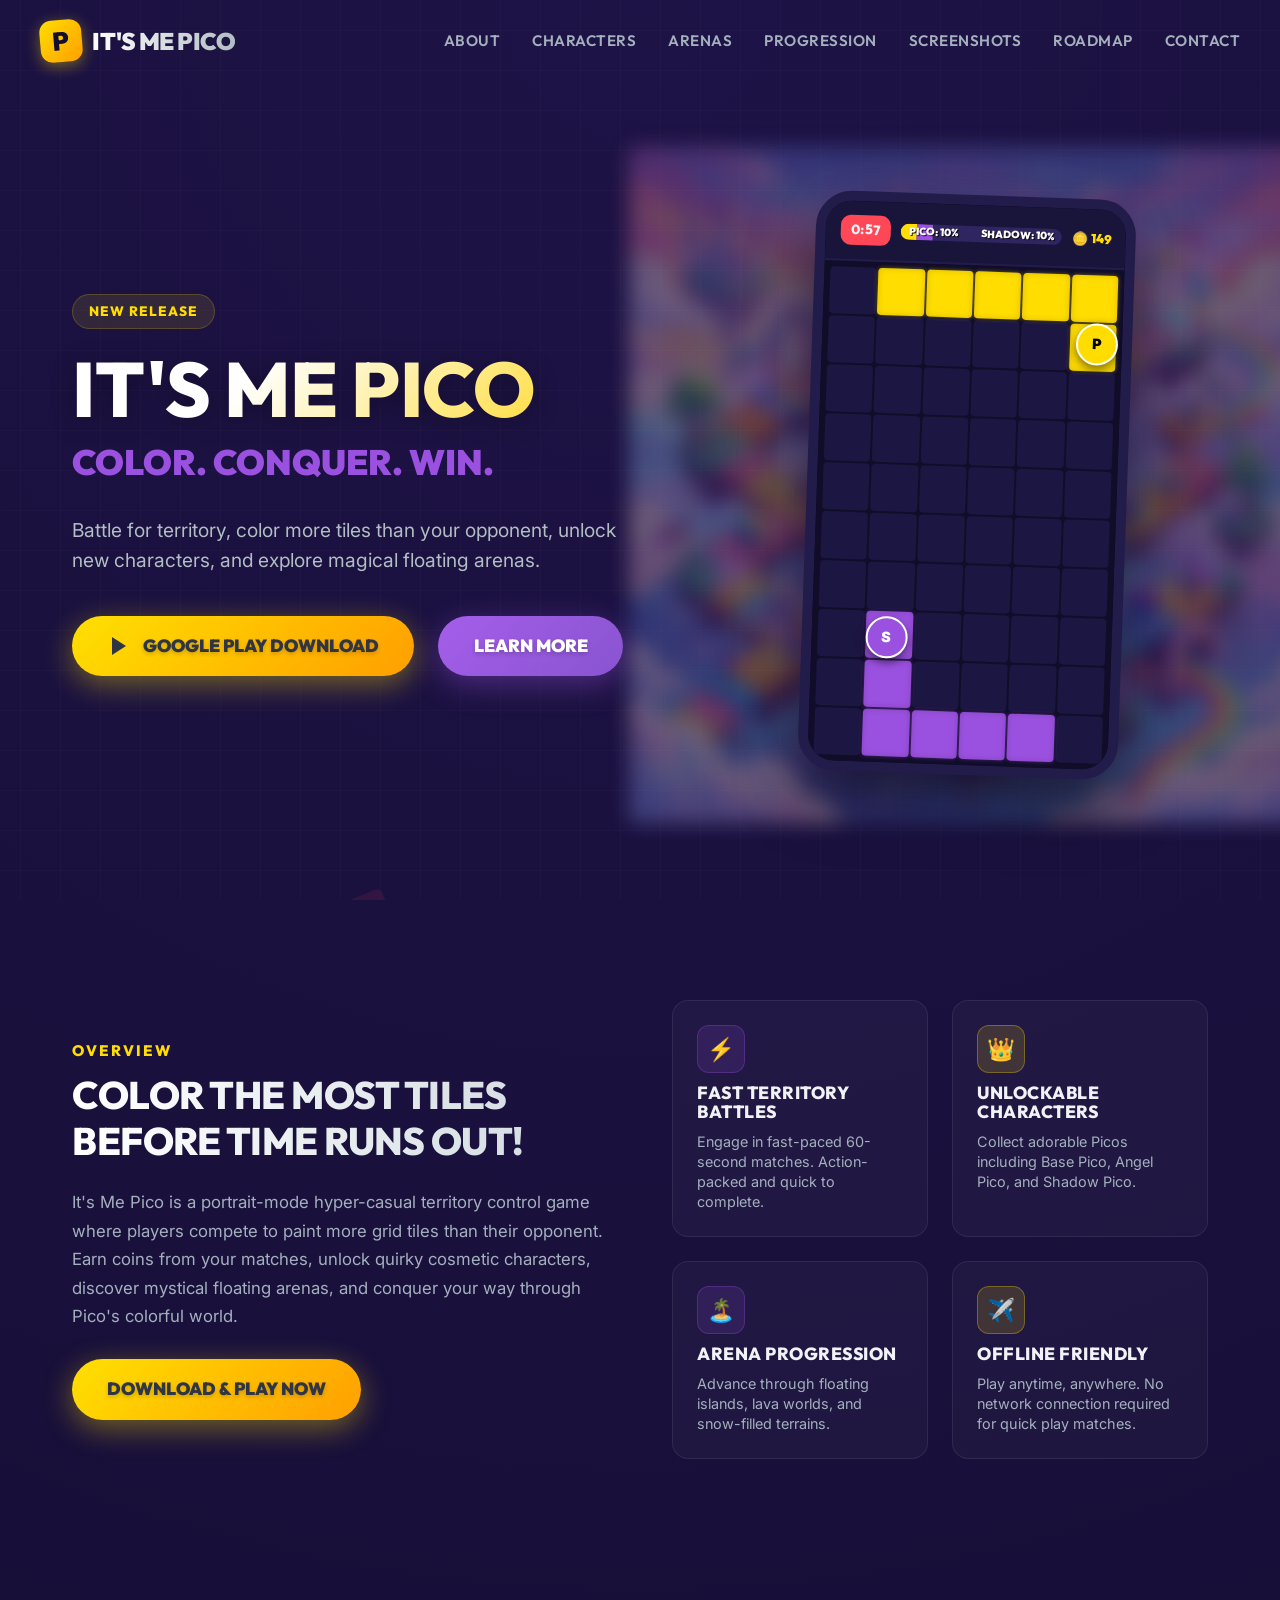
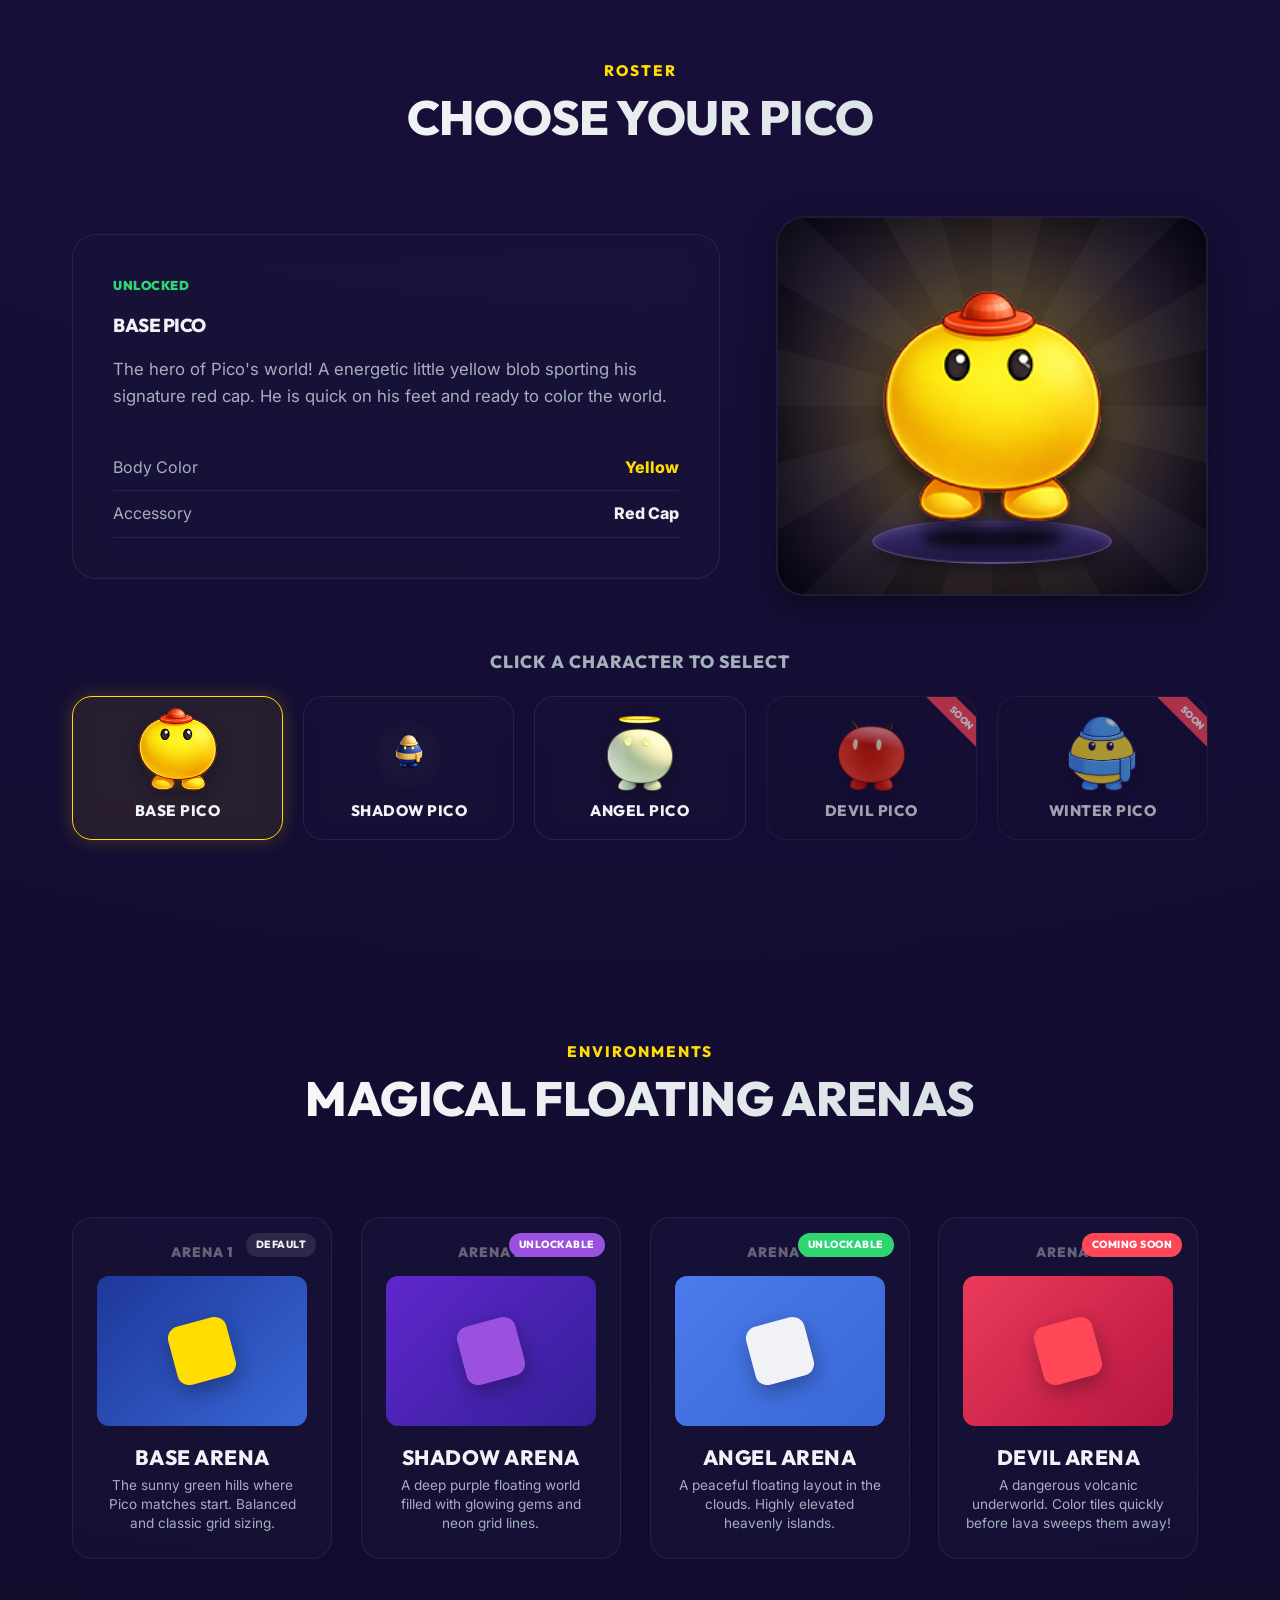
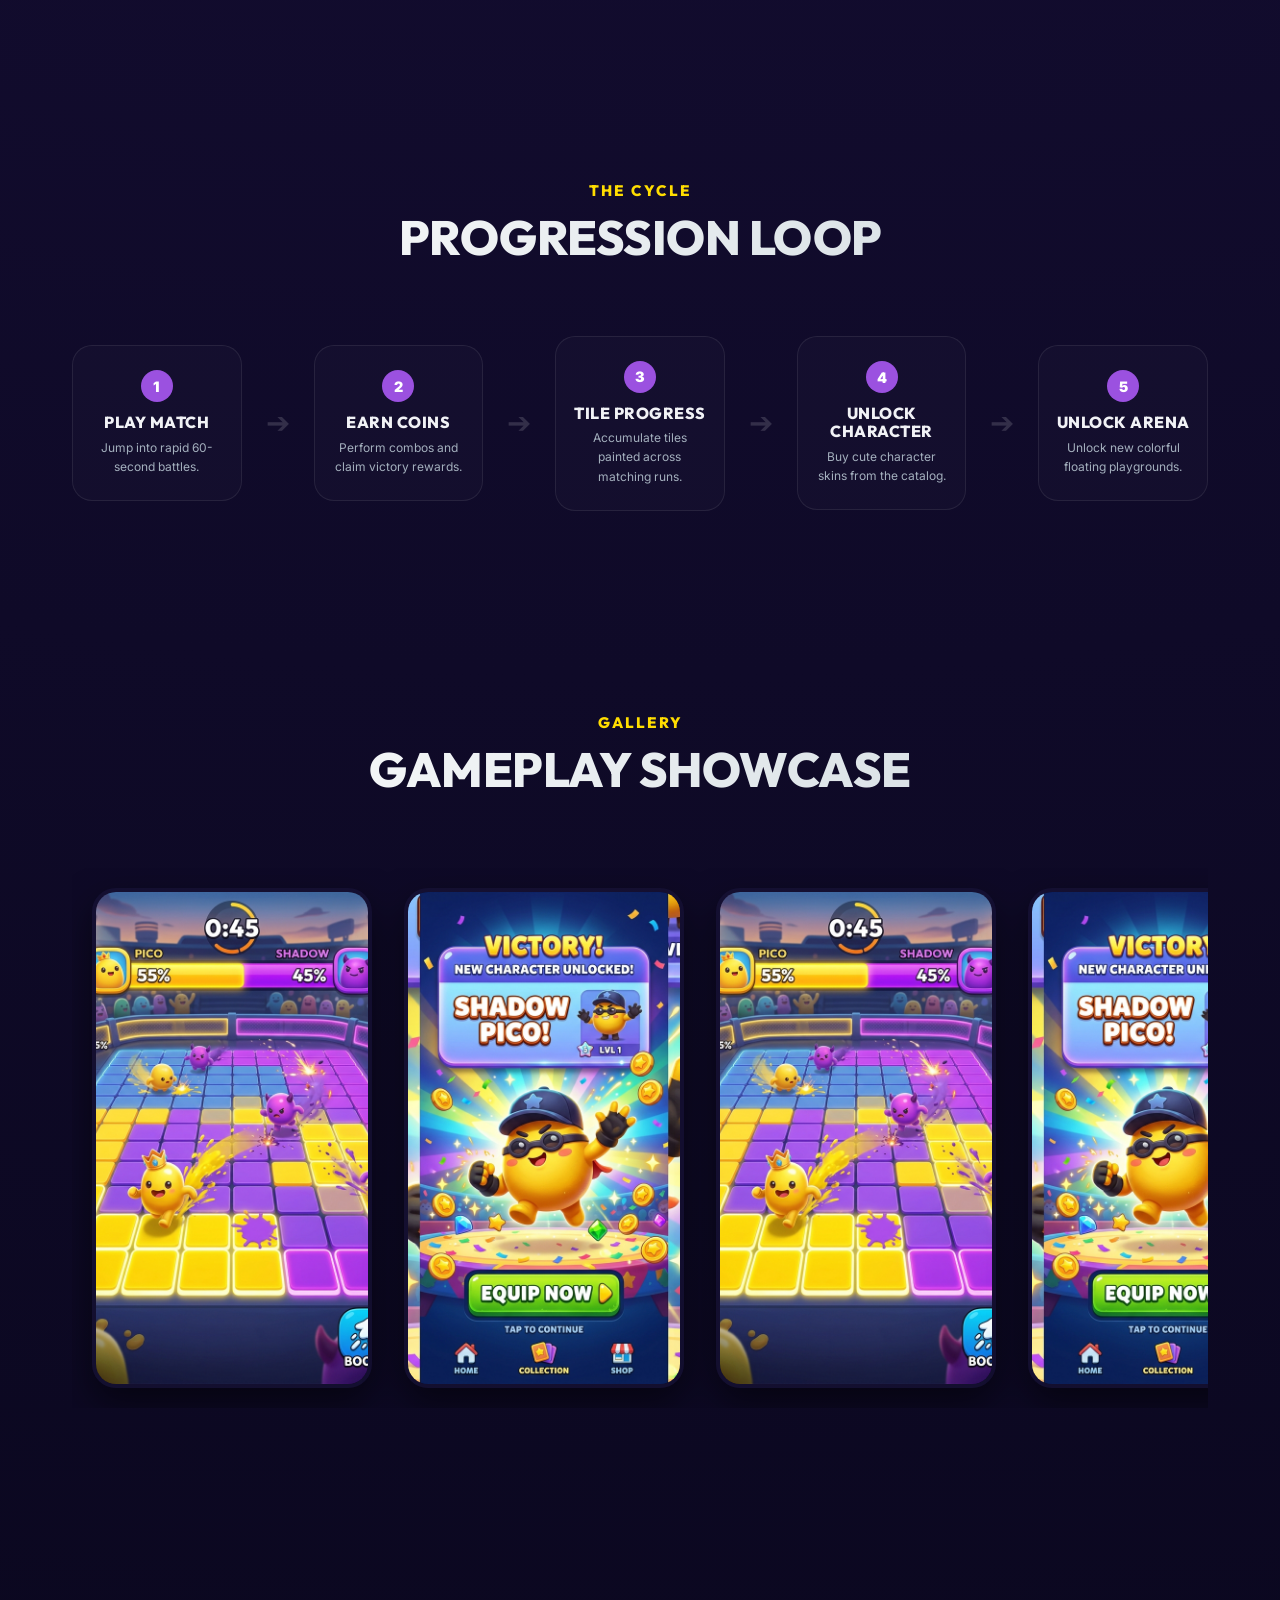
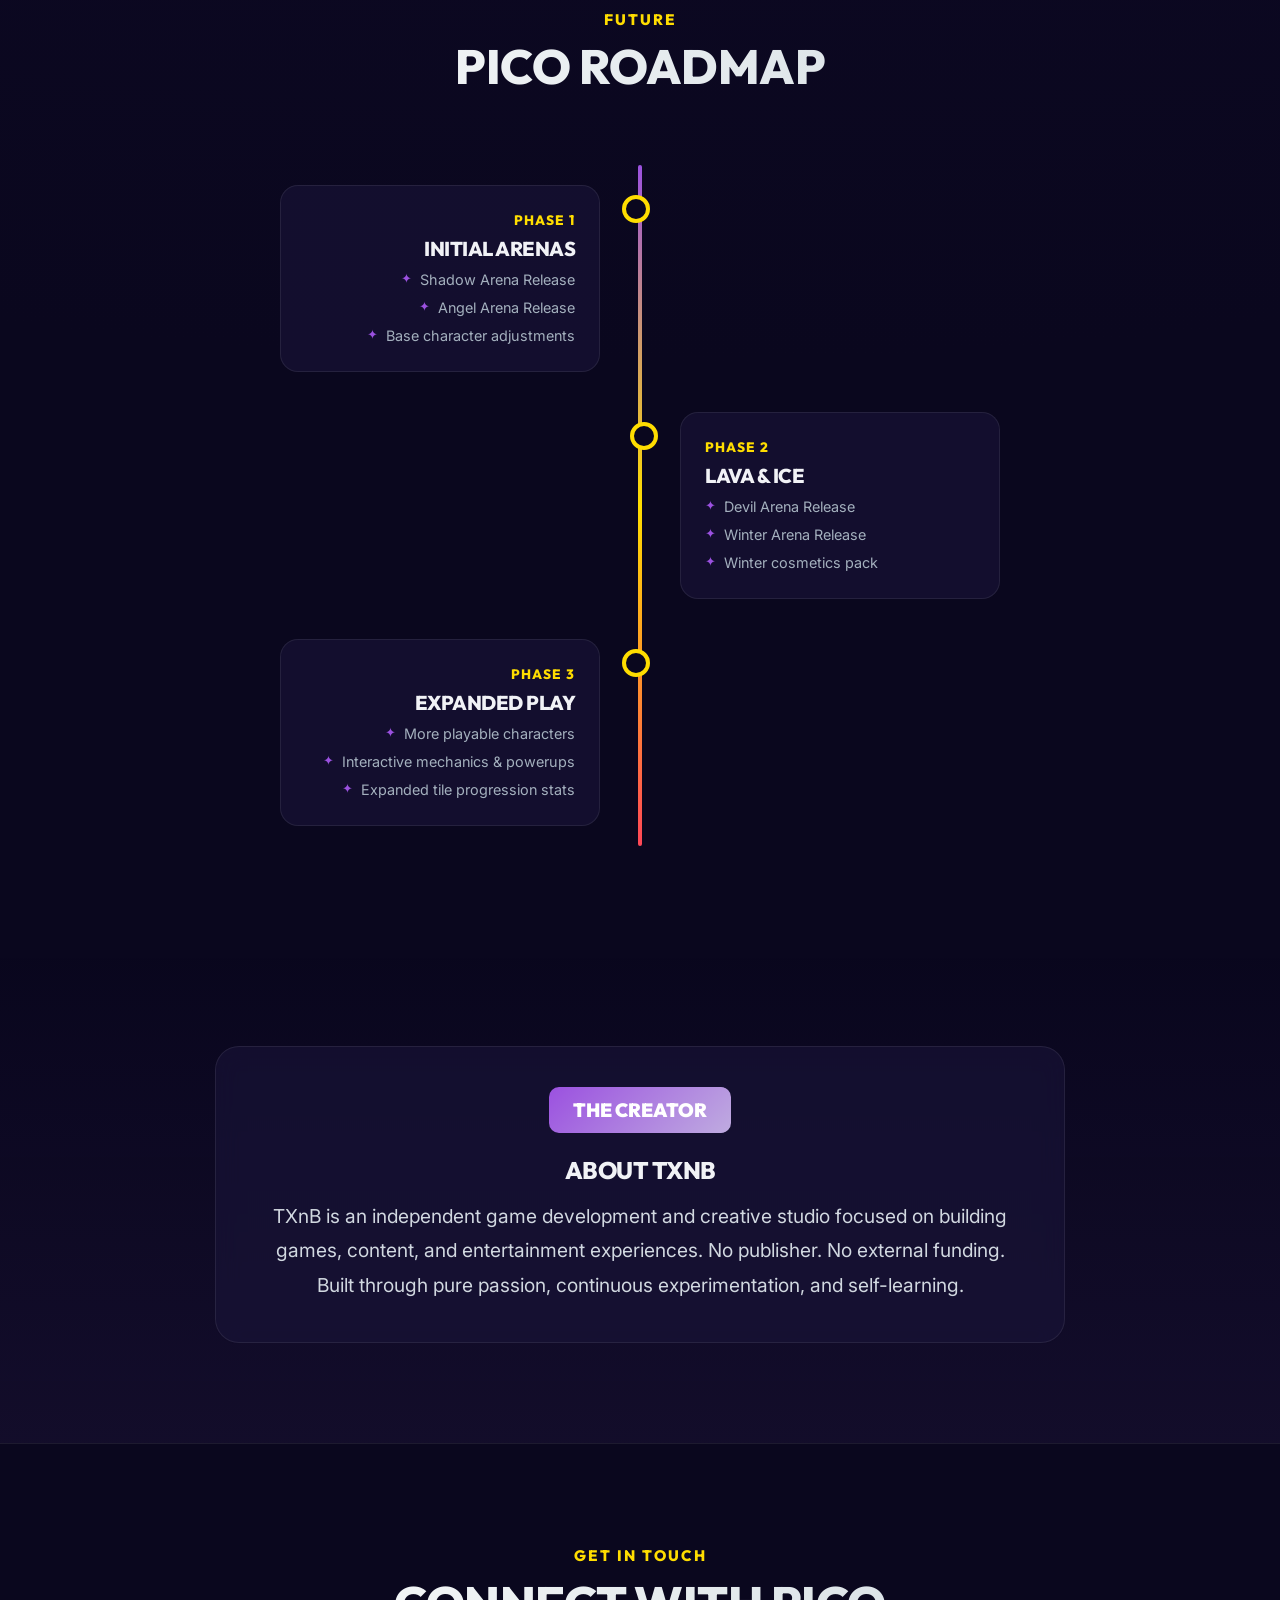
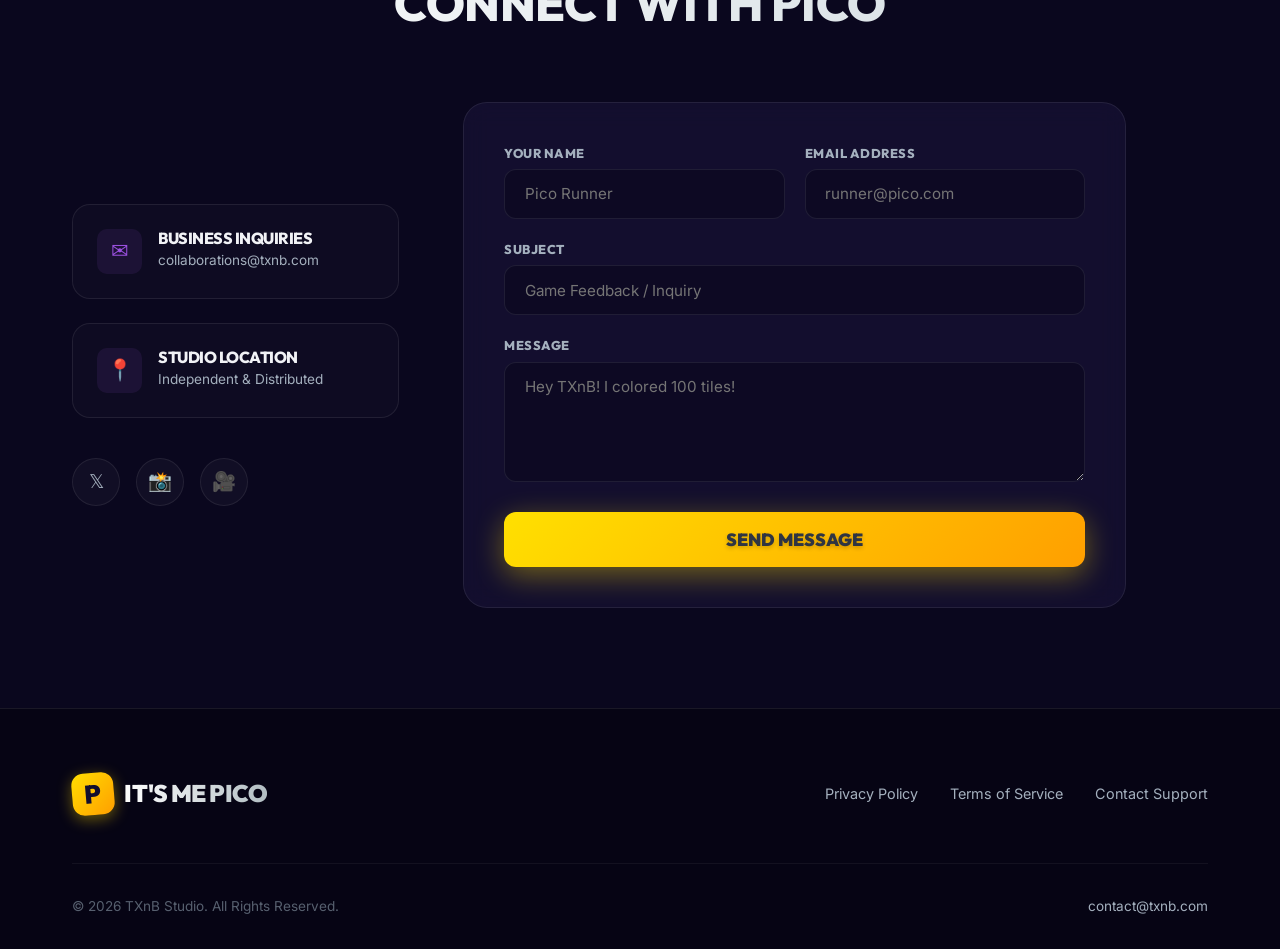
==== commit e1c9c2f6: "Showcase transparent characters on premium pedestal with rotating sunburst rays and floor shadows" ====
--- a/index.html
+++ b/index.html
@@ -178,8 +178,11 @@
 
         <!-- Big 3D Model Render Frame -->
         <div class="char-main-preview" id="character-visual-frame">
+          <div class="char-preview-rays" id="character-rays-effect"></div>
           <div class="char-preview-bg-glow" id="character-glow-effect"></div>
           <img class="char-preview-img" id="character-main-image" src="assets/images/base_pico.png" alt="Base Pico Character">
+          <div class="char-preview-pedestal" id="character-pedestal"></div>
+          <div class="char-preview-floor-shadow" id="character-floor-shadow"></div>
         </div>
       </div>
 
--- a/css/style.css
+++ b/css/style.css
@@ -688,15 +688,15 @@
 .char-main-preview {
   width: 100%;
   height: 380px;
-  background: radial-gradient(circle at center, #291c5c 0%, #110c2e 100%);
-  border-radius: 24px;
-  border: 2px solid rgba(255, 221, 0, 0.2);
+  background: radial-gradient(circle at center, #1b1244 0%, #0a0624 100%);
+  border-radius: 28px;
+  border: 2px solid rgba(255, 255, 255, 0.08);
   display: flex;
   align-items: center;
   justify-content: center;
   position: relative;
   overflow: hidden;
-  box-shadow: inset 0 0 50px rgba(0,0,0,0.5);
+  box-shadow: inset 0 0 60px rgba(0,0,0,0.8), 0 10px 30px rgba(0,0,0,0.4);
 }
 
 .char-preview-bg-glow {
@@ -710,13 +710,80 @@
   transition: var(--transition-smooth);
 }
 
+.char-preview-rays {
+  position: absolute;
+  top: -50%;
+  left: -50%;
+  width: 200%;
+  height: 200%;
+  background: repeating-conic-gradient(
+    from 0deg,
+    rgba(255, 255, 255, 0.03) 0deg 15deg,
+    transparent 15deg 30deg
+  );
+  animation: rotate-rays 25s linear infinite;
+  z-index: 1;
+  pointer-events: none;
+}
+
+@keyframes rotate-rays {
+  0% { transform: rotate(0deg); }
+  100% { transform: rotate(360deg); }
+}
+
 .char-preview-img {
-  width: 100%;
-  height: 100%;
-  object-fit: cover;
+  width: 230px;
+  height: 230px;
+  object-fit: contain;
+  z-index: 3;
+  transition: var(--transition-bounce);
+  animation: float-character 3.5s ease-in-out infinite alternate;
+  filter: drop-shadow(0 15px 12px rgba(0,0,0,0.6));
+}
+
+@keyframes float-character {
+  0% { transform: translateY(10px) scale(0.98); }
+  100% { transform: translateY(-15px) scale(1.02); }
+}
+
+.char-preview-pedestal {
+  position: absolute;
+  bottom: 30px;
+  width: 240px;
+  height: 45px;
+  background: linear-gradient(180deg, #3d2f75 0%, #201742 100%);
+  border: 2px solid rgba(255, 255, 255, 0.15);
+  border-radius: 50%;
   z-index: 2;
-  transition: var(--transition-bounce);
-  animation: float 4s ease-in-out infinite alternate;
+  box-shadow: 
+    0 10px 20px rgba(0,0,0,0.6), 
+    inset 0 4px 10px rgba(255, 255, 255, 0.1),
+    0 0 30px rgba(155, 81, 224, 0.2);
+  transition: var(--transition-smooth);
+}
+
+.char-preview-floor-shadow {
+  position: absolute;
+  bottom: 45px;
+  width: 140px;
+  height: 20px;
+  background: rgba(0, 0, 0, 0.65);
+  border-radius: 50%;
+  z-index: 2;
+  filter: blur(5px);
+  animation: float-shadow 3.5s ease-in-out infinite alternate;
+  pointer-events: none;
+}
+
+@keyframes float-shadow {
+  0% {
+    transform: scale(1.1);
+    opacity: 0.8;
+  }
+  100% {
+    transform: scale(0.8);
+    opacity: 0.45;
+  }
 }
 
 .char-stats-overlay {
@@ -745,10 +812,12 @@
 }
 
 .char-thumbnail-card {
-  background: rgba(255, 255, 255, 0.02);
-  border: 2px solid var(--border-glass);
+  background: rgba(25, 20, 58, 0.4);
+  backdrop-filter: blur(8px);
+  -webkit-backdrop-filter: blur(8px);
+  border: 1px solid var(--border-glass);
   border-radius: 20px;
-  padding: 1.2rem;
+  padding: 1.2rem 0.5rem;
   display: flex;
   flex-direction: column;
   align-items: center;
@@ -759,18 +828,36 @@
   overflow: hidden;
 }
 
+.char-thumbnail-card::before {
+  content: '';
+  position: absolute;
+  top: 15%;
+  width: 75px;
+  height: 75px;
+  border-radius: 50%;
+  background: radial-gradient(circle, rgba(255,255,255,0.06) 0%, transparent 70%);
+  z-index: 1;
+  transition: var(--transition-smooth);
+}
+
+.char-thumbnail-card.active::before {
+  background: radial-gradient(circle, var(--pico-yellow-glow) 0%, transparent 70%);
+}
+
 .char-thumbnail-card img {
-  width: 85px;
-  height: 85px;
-  object-fit: cover;
-  border-radius: 12px;
+  width: 75px;
+  height: 75px;
+  object-fit: contain;
+  z-index: 2;
   transition: var(--transition-bounce);
+  filter: drop-shadow(0 4px 6px rgba(0,0,0,0.3));
 }
 
 .char-thumbnail-card h4 {
   font-size: 0.95rem;
   text-align: center;
   letter-spacing: 0.5px;
+  z-index: 2;
 }
 
 .char-thumbnail-card.active {
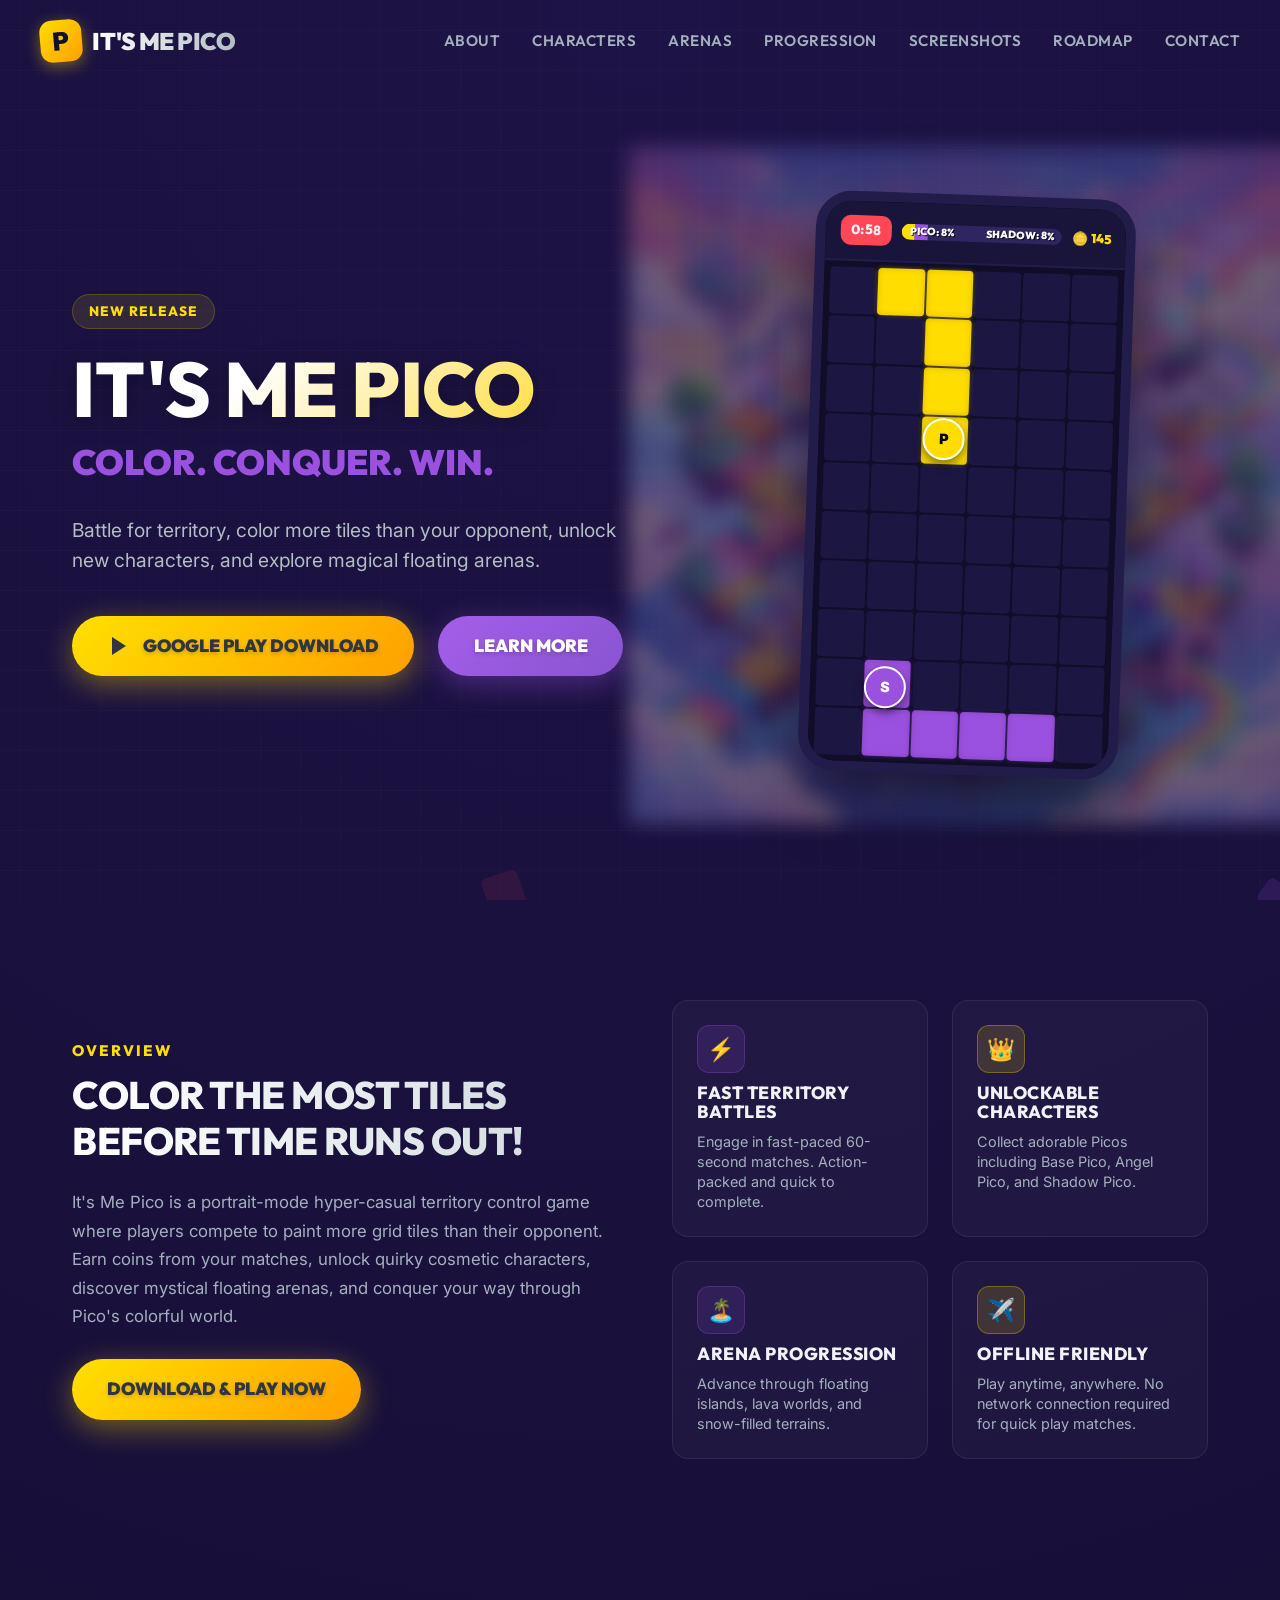
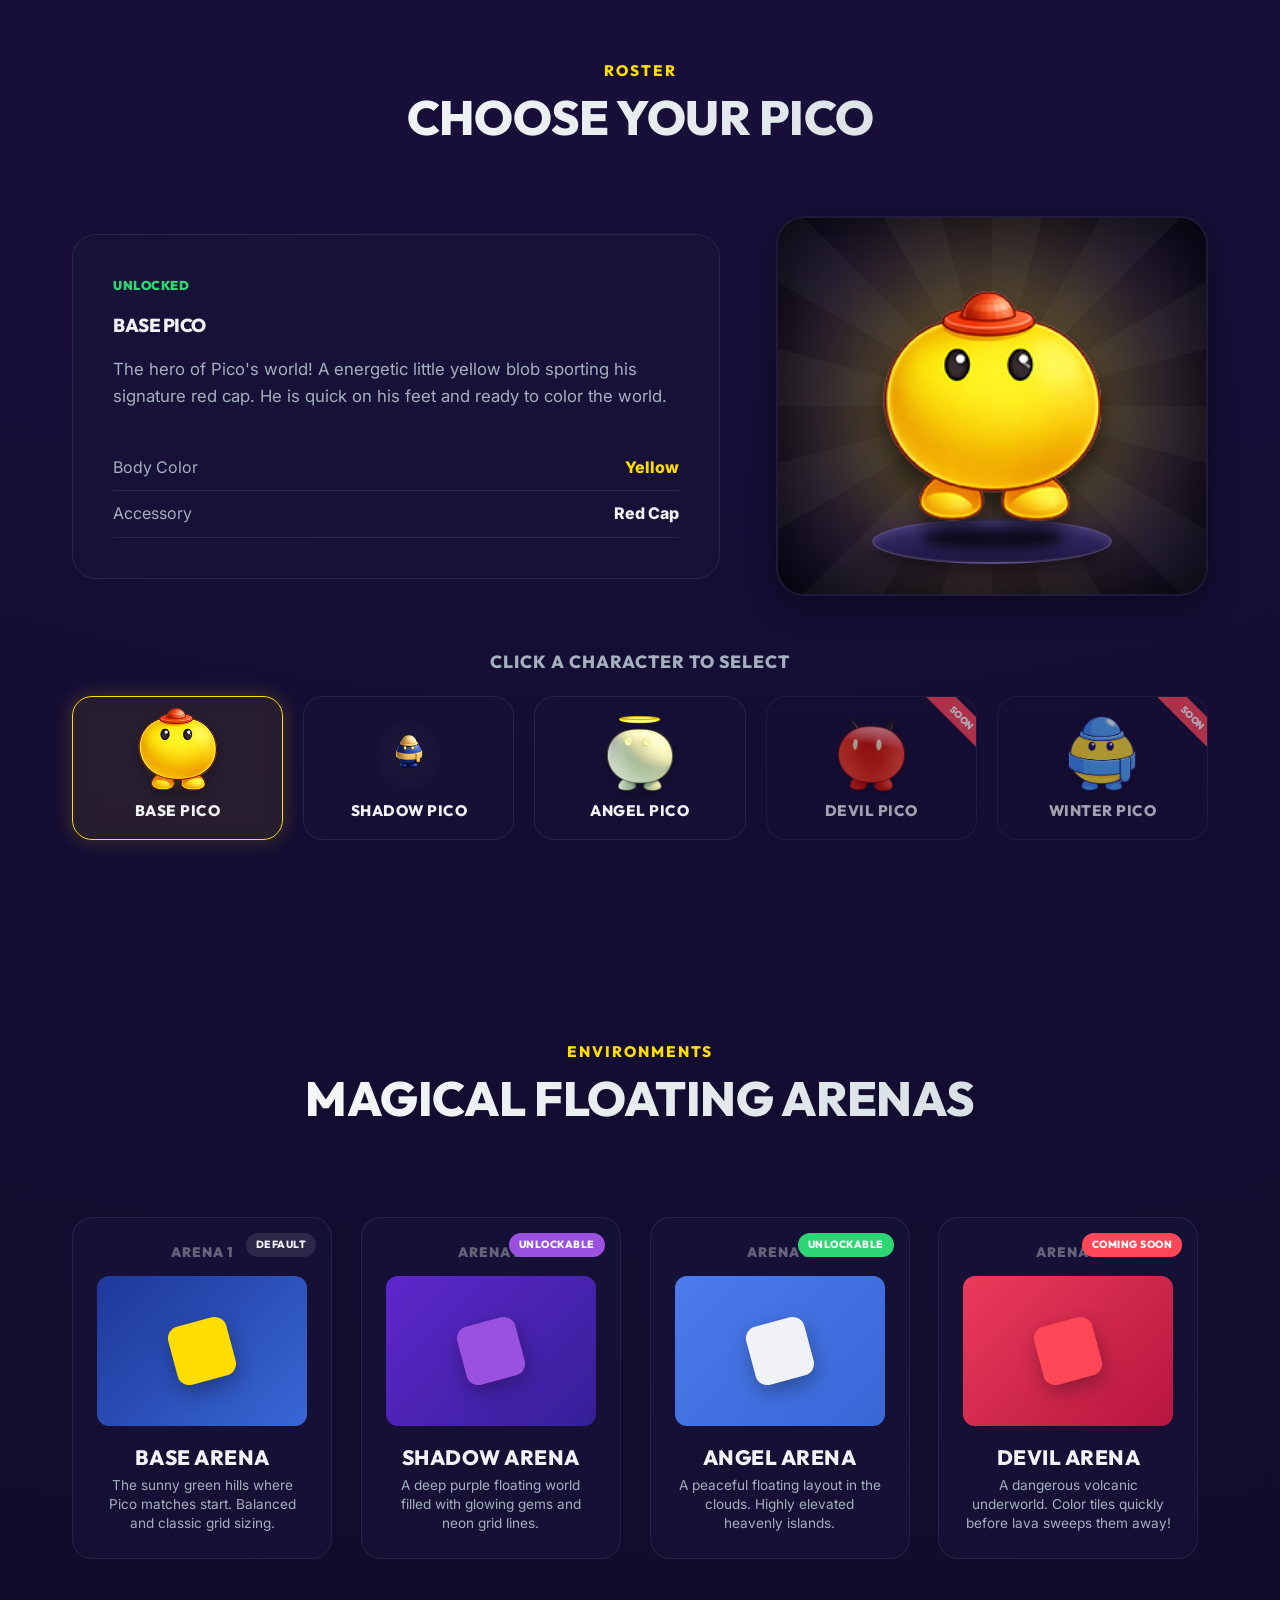
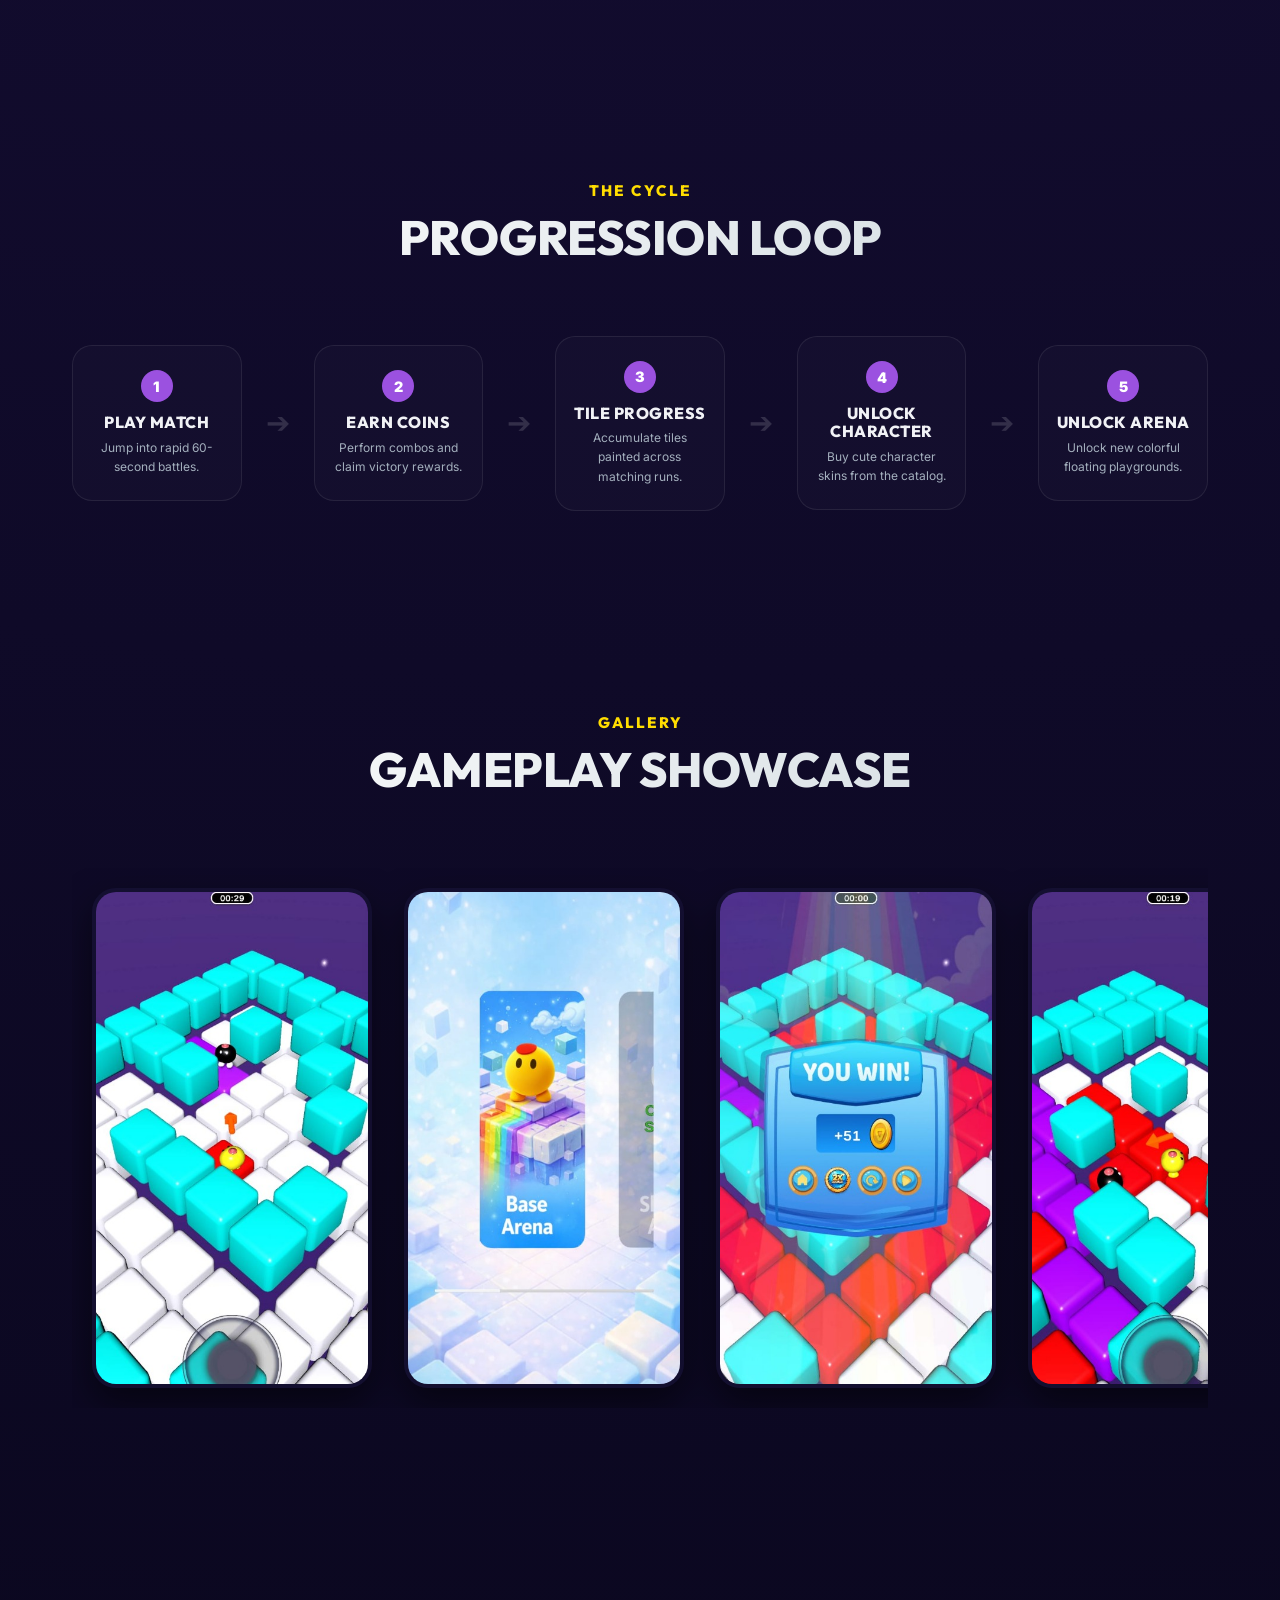
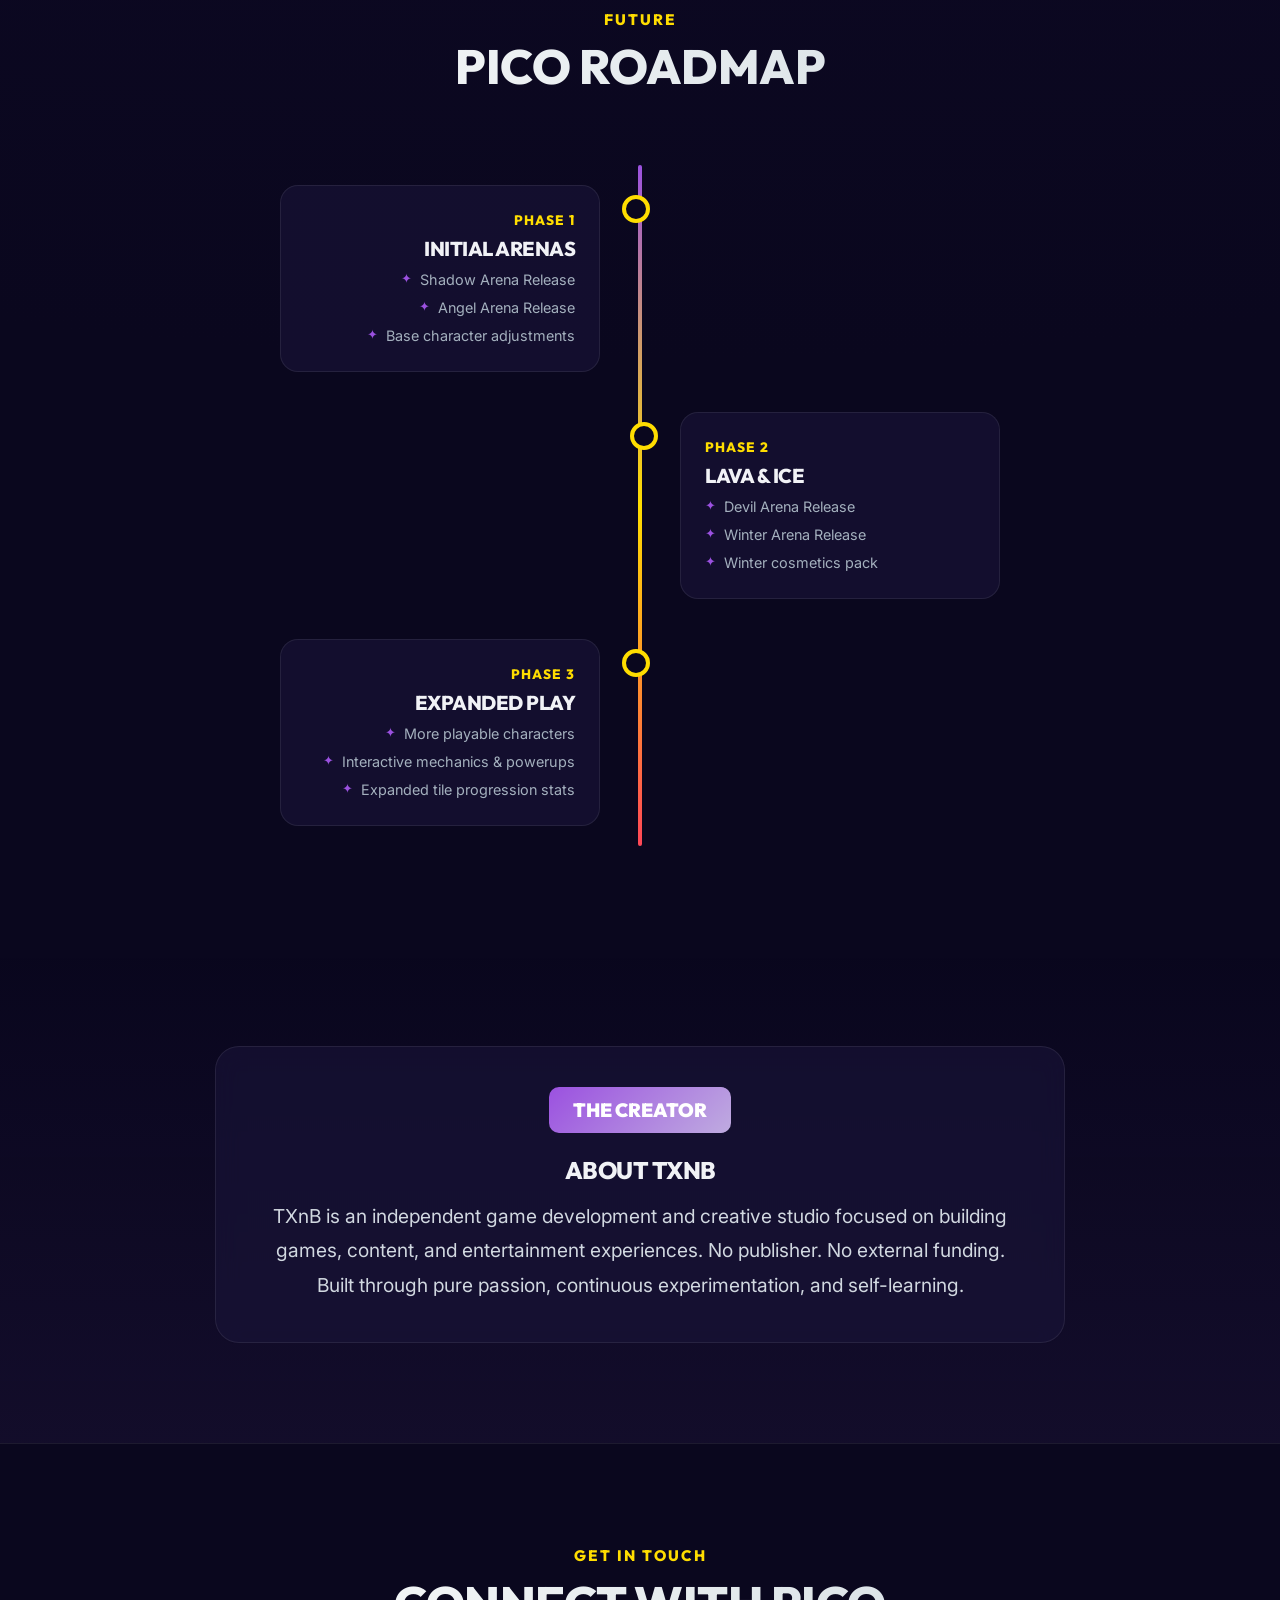
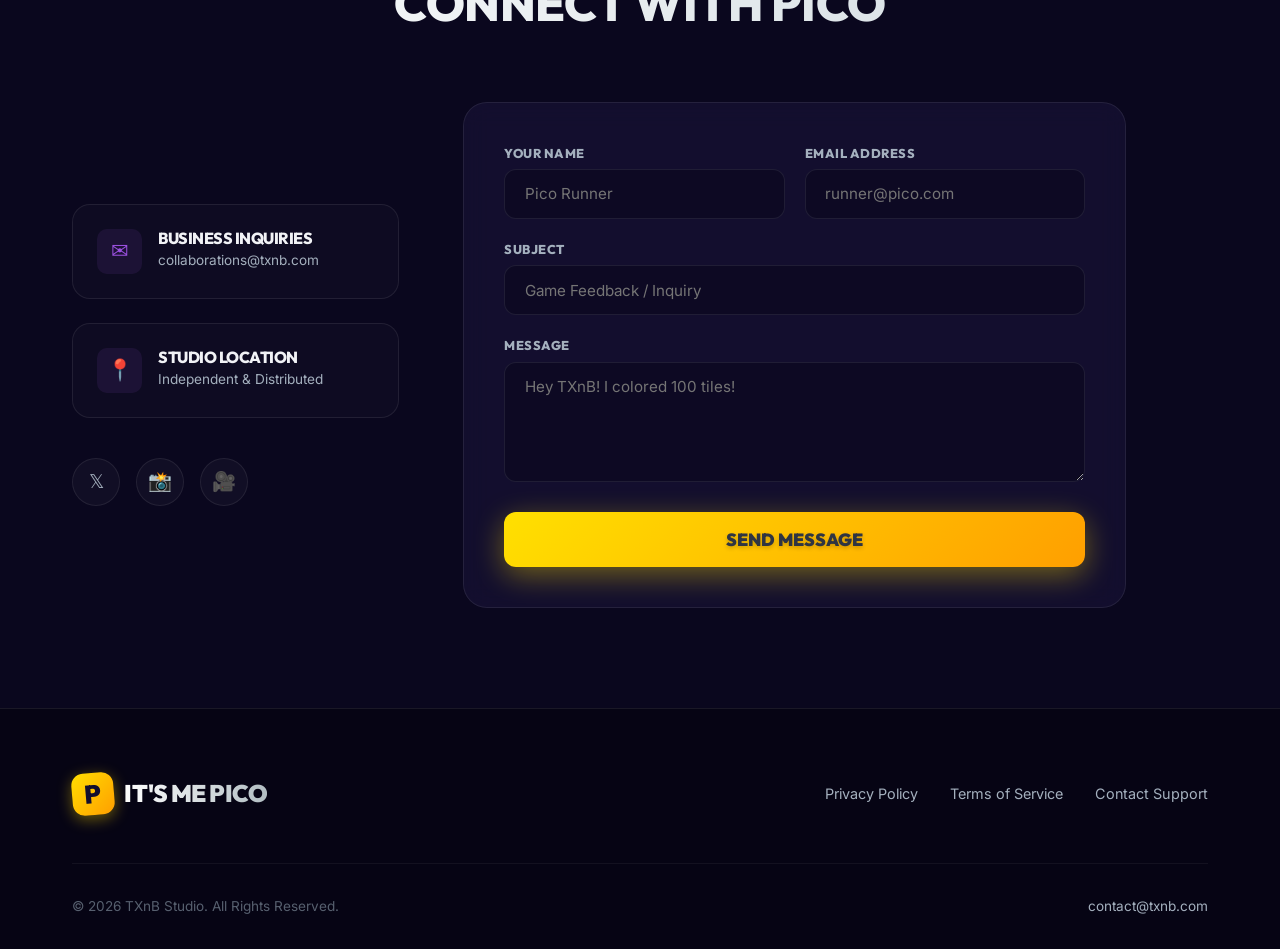
==== commit 7e77dab8: "Add 5 official gameplay screenshots in landing page gallery carousel" ====
--- a/index.html
+++ b/index.html
@@ -349,16 +349,19 @@
       <div class="screenshots-carousel-wrapper">
         <div class="screenshots-carousel" id="gameplay-screenshots-carousel">
           <div class="screenshot-slide" id="slide-screenshot-1">
-            <img src="assets/images/gameplay_one.png" alt="Gameplay Tile Match Board Screen">
+            <img src="assets/images/gameplay_1.jpg" alt="Gameplay Level Tile Board Grid Match">
           </div>
           <div class="screenshot-slide" id="slide-screenshot-2">
-            <img src="assets/images/gameplay_two.png" alt="Character Unlock Victory Screen UI">
+            <img src="assets/images/gameplay_2.jpg" alt="Lobby Character and Arena Select Interface">
           </div>
           <div class="screenshot-slide" id="slide-screenshot-3">
-            <img src="assets/images/gameplay_one.png" alt="Gameplay Grid Mode Color Overlap Action">
+            <img src="assets/images/gameplay_3.jpg" alt="Victory Award Coins Screen">
           </div>
           <div class="screenshot-slide" id="slide-screenshot-4">
-            <img src="assets/images/gameplay_two.png" alt="Pico Store Card Unlock screen detail">
+            <img src="assets/images/gameplay_4.jpg" alt="Level Match Coloring Tiles Action Preview">
+          </div>
+          <div class="screenshot-slide" id="slide-screenshot-5">
+            <img src="assets/images/gameplay_5.jpg" alt="Grid Runner Coloring Paths Level Mode">
           </div>
         </div>
       </div>
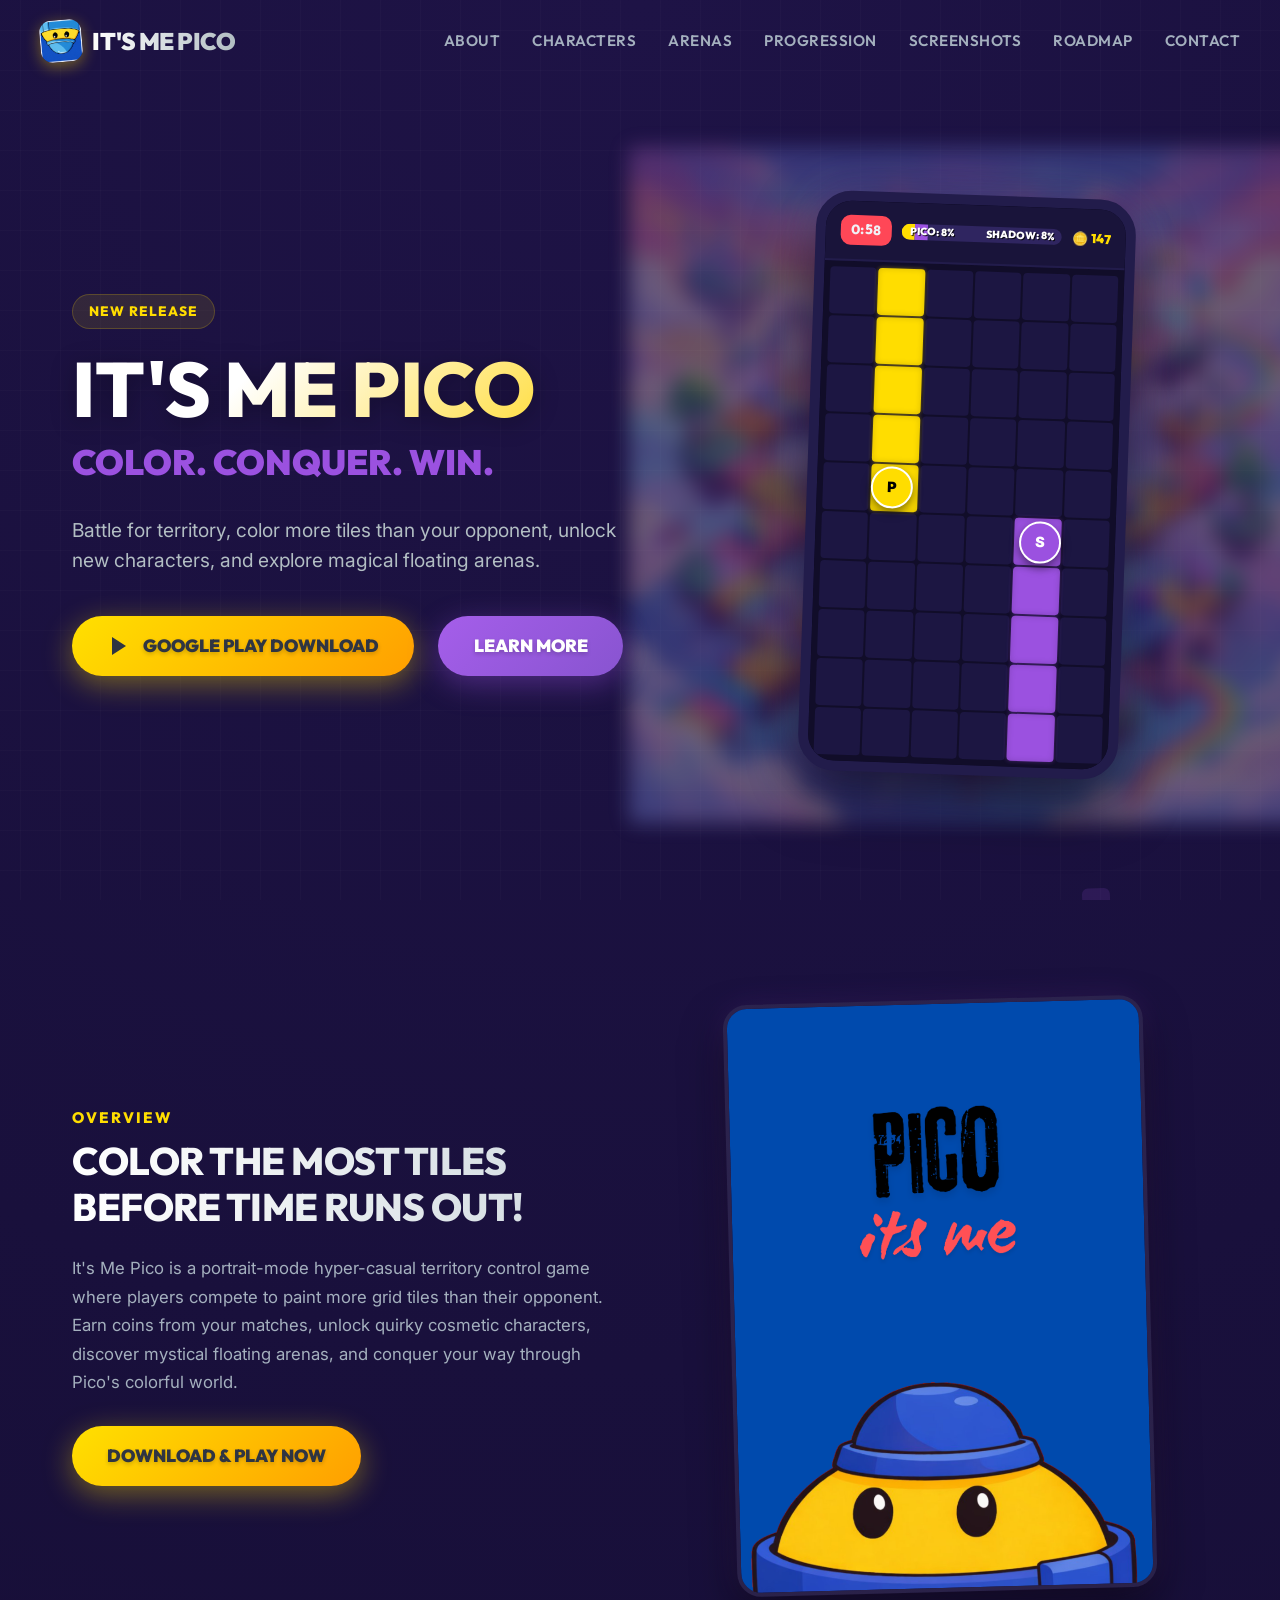
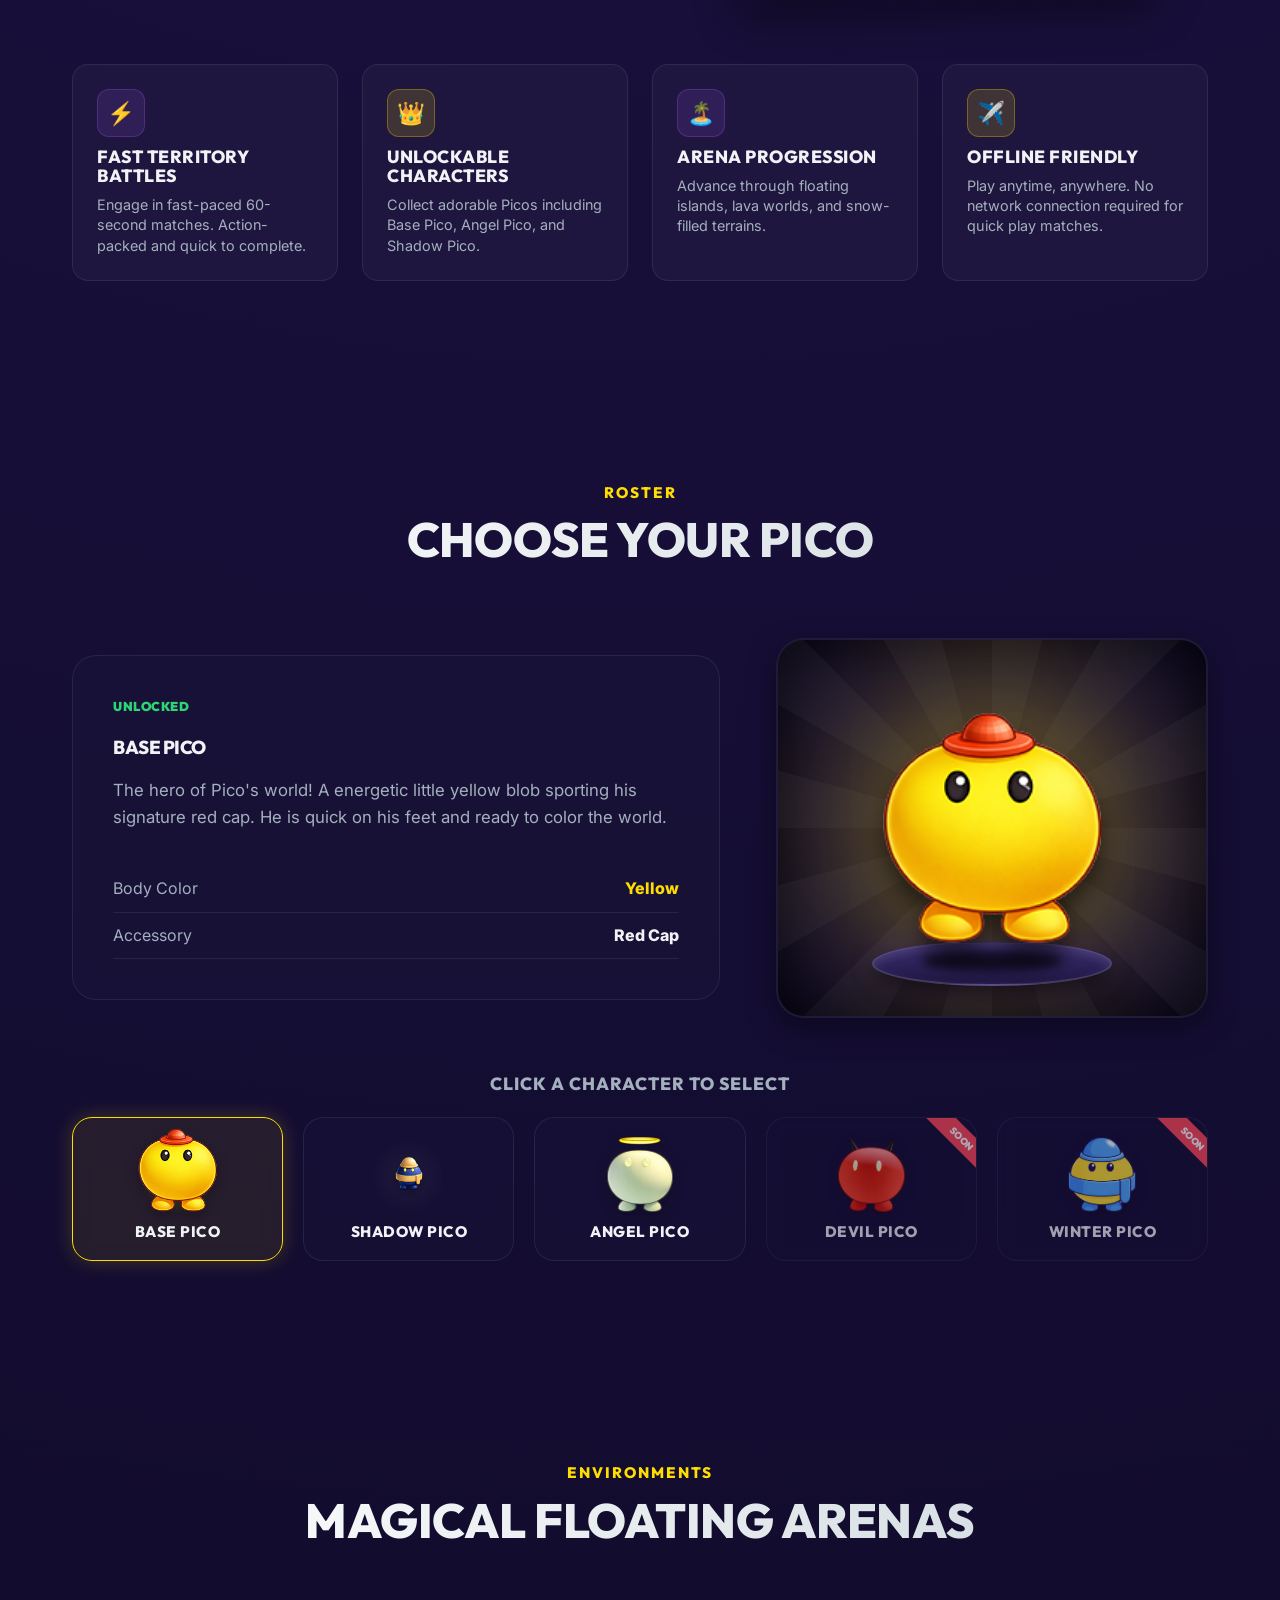
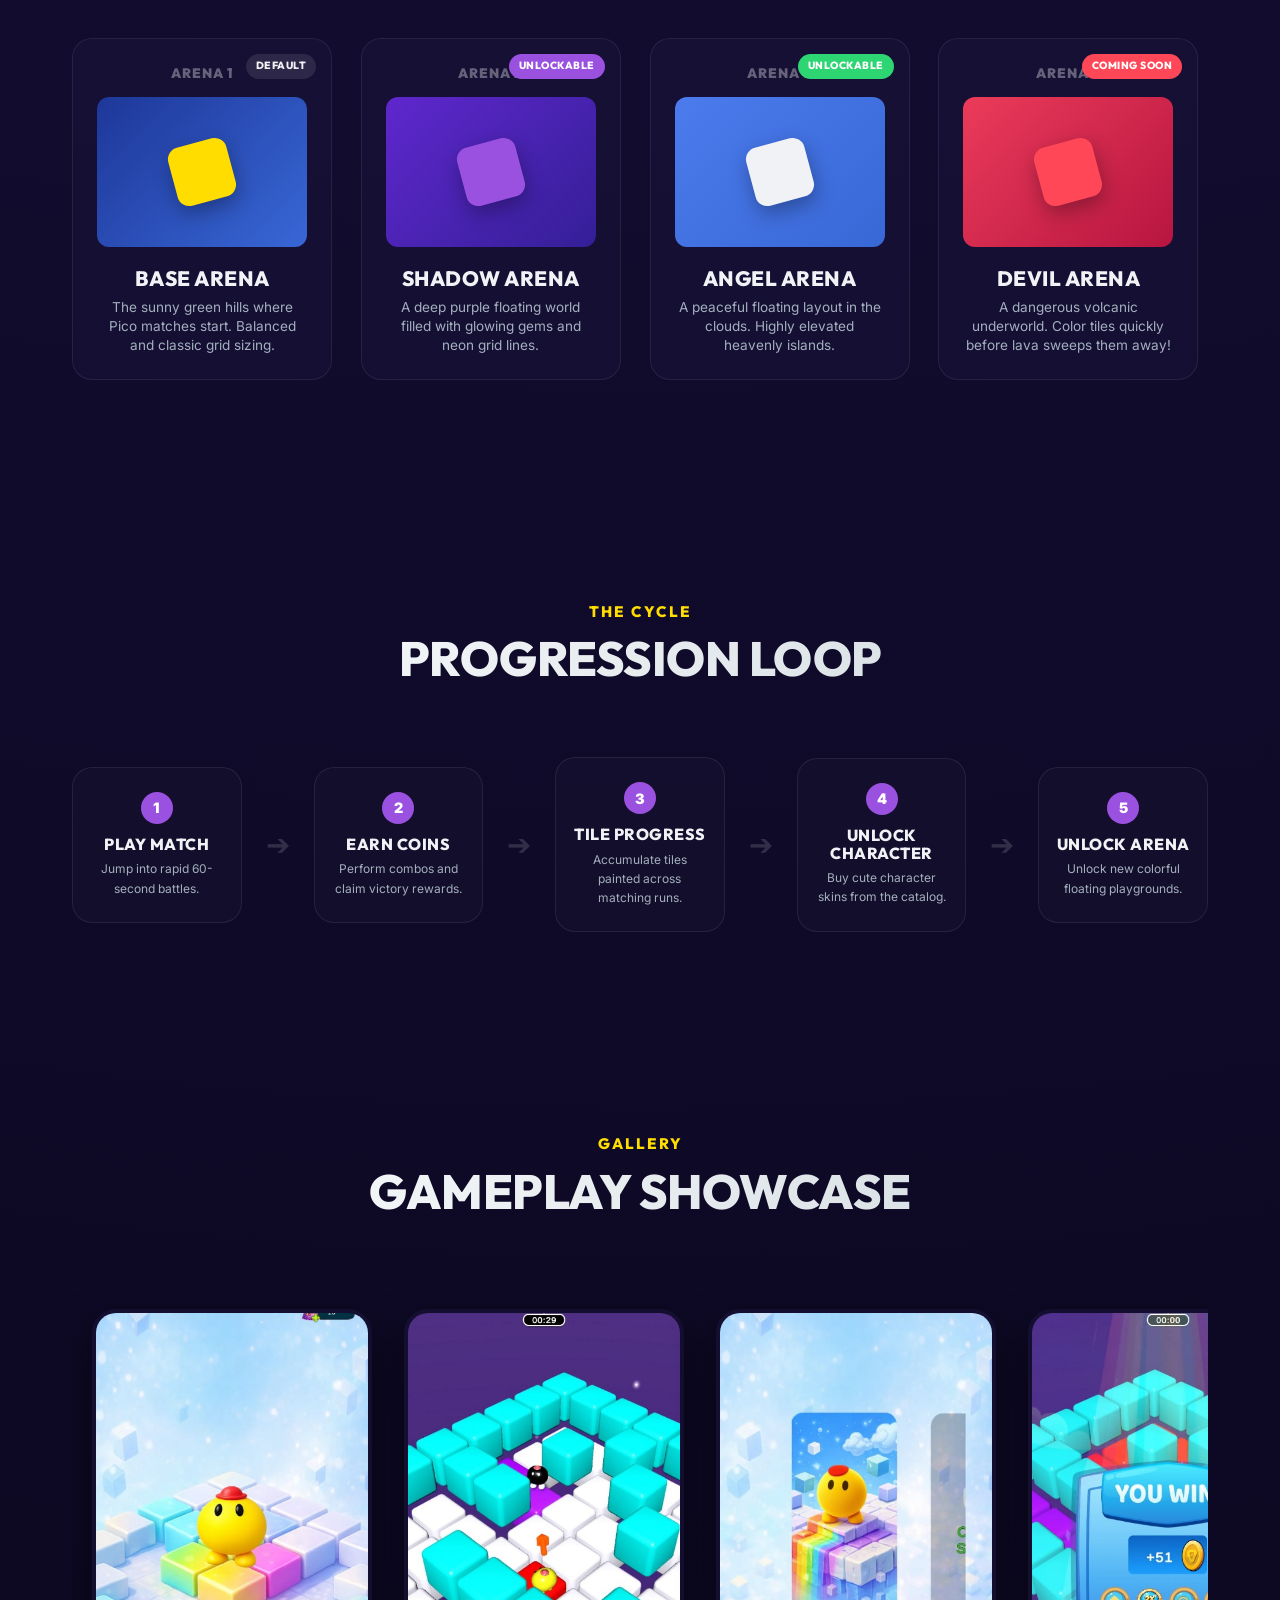
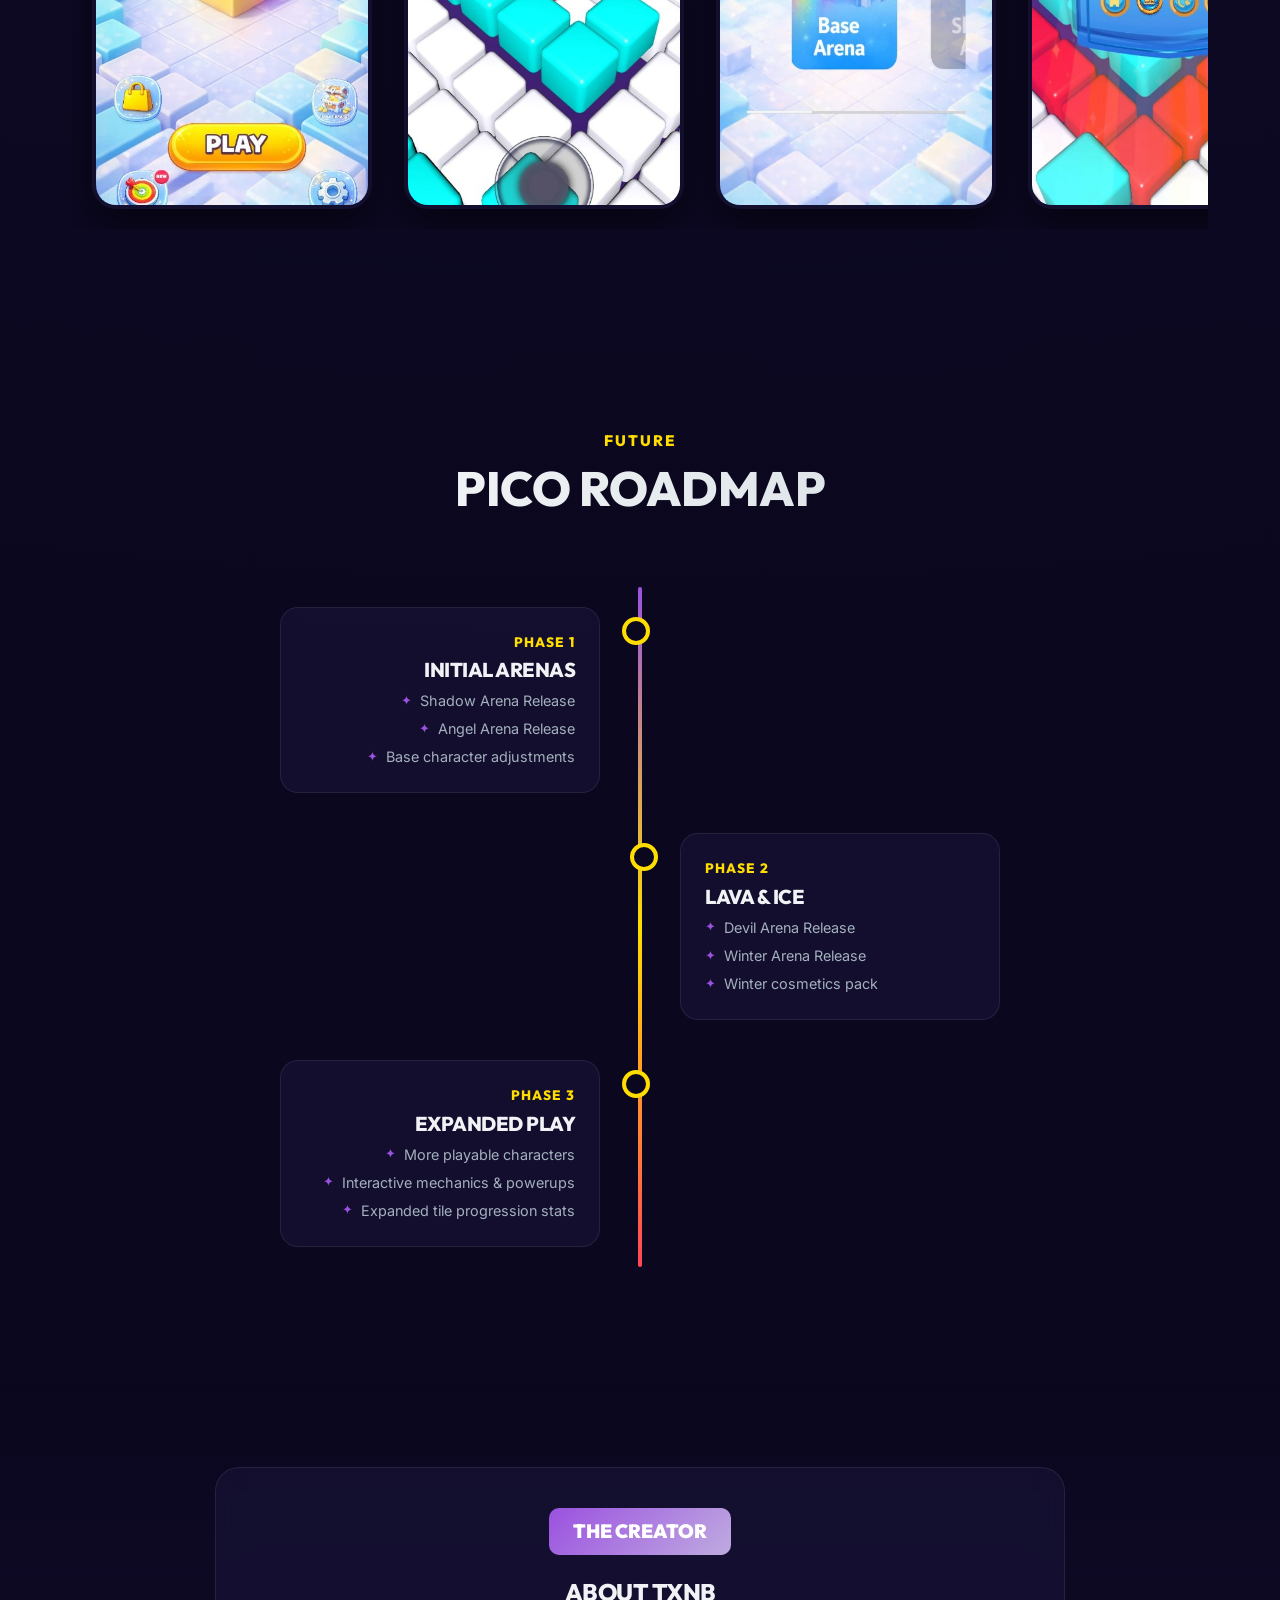
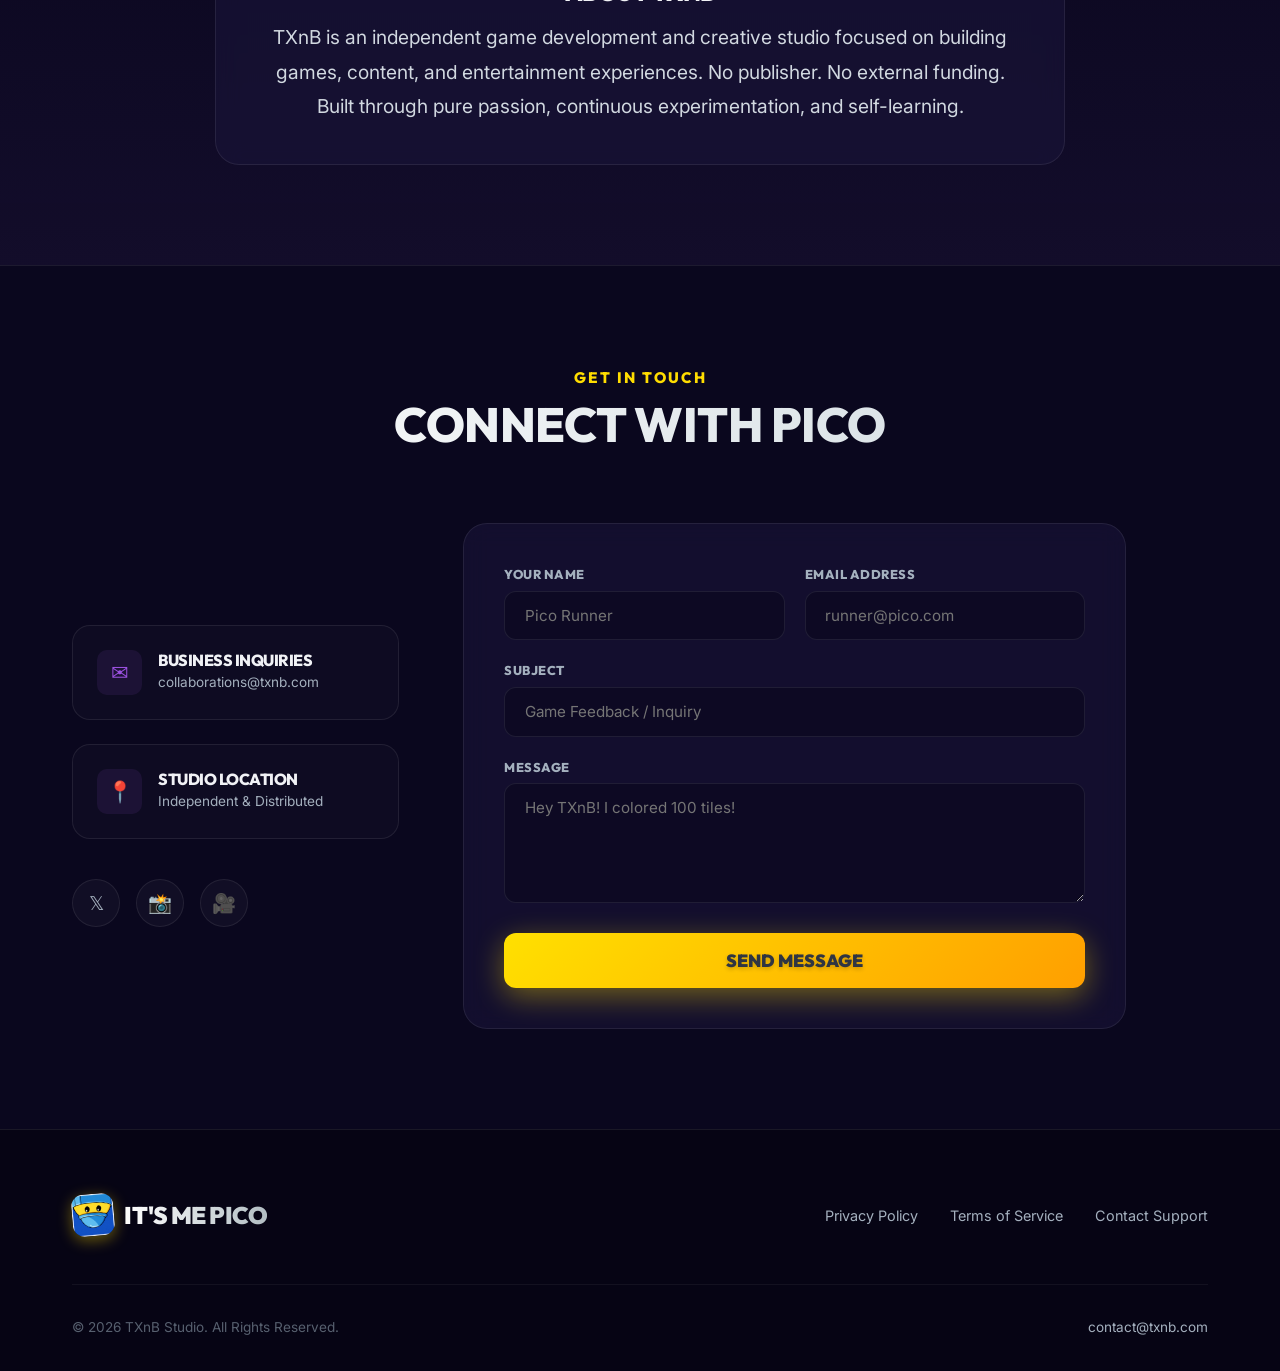
==== commit 1c6574fc: "Integrate official game icon, lobby home screen, and promo poster assets" ====
--- a/index.html
+++ b/index.html
@@ -25,7 +25,7 @@
   <meta property="twitter:image" content="assets/images/hero_arena.png">
 
   <!-- Favicon & Stylesheet -->
-  <link rel="icon" type="image/png" href="assets/images/base_pico.png">
+  <link rel="icon" type="image/png" href="assets/images/game_icon.png">
   <link rel="stylesheet" href="css/style.css">
 </head>
 <body>
@@ -37,7 +37,7 @@
   <header class="main-header" id="header-nav">
     <div class="nav-container">
       <a href="#hero" class="logo-link" id="nav-logo-link">
-        <div class="logo-icon" aria-hidden="true">P</div>
+        <img class="logo-icon" src="assets/images/game_icon.png" alt="It's Me Pico Logo Icon">
         <span class="logo-text">IT'S ME PICO</span>
       </a>
 
@@ -121,27 +121,31 @@
           <a href="https://play.google.com" target="_blank" class="btn btn-primary" id="btn-about-play">Download & Play Now</a>
         </div>
 
-        <div class="about-features" id="features-cards-grid">
-          <div class="feature-badge" id="feature-battles">
-            <div class="feature-icon">⚡</div>
-            <h3>Fast Territory Battles</h3>
-            <p>Engage in fast-paced 60-second matches. Action-packed and quick to complete.</p>
-          </div>
-          <div class="feature-badge" id="feature-characters">
-            <div class="feature-icon">👑</div>
-            <h3>Unlockable Characters</h3>
-            <p>Collect adorable Picos including Base Pico, Angel Pico, and Shadow Pico.</p>
-          </div>
-          <div class="feature-badge" id="feature-arenas">
-            <div class="feature-icon">🏝️</div>
-            <h3>Arena Progression</h3>
-            <p>Advance through floating islands, lava worlds, and snow-filled terrains.</p>
-          </div>
-          <div class="feature-badge" id="feature-offline">
-            <div class="feature-icon">✈️</div>
-            <h3>Offline Friendly</h3>
-            <p>Play anytime, anywhere. No network connection required for quick play matches.</p>
-          </div>
+        <div class="about-poster-wrapper" id="about-poster-container">
+          <img class="about-poster-img" src="assets/images/game_poster.png" alt="It's Me Pico Game Poster">
+        </div>
+      </div>
+
+      <div class="about-features-container" id="features-cards-grid">
+        <div class="feature-badge" id="feature-battles">
+          <div class="feature-icon">⚡</div>
+          <h3>Fast Territory Battles</h3>
+          <p>Engage in fast-paced 60-second matches. Action-packed and quick to complete.</p>
+        </div>
+        <div class="feature-badge" id="feature-characters">
+          <div class="feature-icon">👑</div>
+          <h3>Unlockable Characters</h3>
+          <p>Collect adorable Picos including Base Pico, Angel Pico, and Shadow Pico.</p>
+        </div>
+        <div class="feature-badge" id="feature-arenas">
+          <div class="feature-icon">🏝️</div>
+          <h3>Arena Progression</h3>
+          <p>Advance through floating islands, lava worlds, and snow-filled terrains.</p>
+        </div>
+        <div class="feature-badge" id="feature-offline">
+          <div class="feature-icon">✈️</div>
+          <h3>Offline Friendly</h3>
+          <p>Play anytime, anywhere. No network connection required for quick play matches.</p>
         </div>
       </div>
     </div>
@@ -348,6 +352,9 @@
 
       <div class="screenshots-carousel-wrapper">
         <div class="screenshots-carousel" id="gameplay-screenshots-carousel">
+          <div class="screenshot-slide" id="slide-screenshot-home">
+            <img src="assets/images/gameplay_home.jpg" alt="Lobby Home Main Menu Screen">
+          </div>
           <div class="screenshot-slide" id="slide-screenshot-1">
             <img src="assets/images/gameplay_1.jpg" alt="Gameplay Level Tile Board Grid Match">
           </div>
@@ -501,7 +508,7 @@
     <div class="section-container">
       <div class="footer-top">
         <a href="#hero" class="logo-link" id="footer-logo-link">
-          <div class="logo-icon" aria-hidden="true">P</div>
+          <img class="logo-icon" src="assets/images/game_icon.png" alt="It's Me Pico Logo Icon">
           <span class="logo-text">IT'S ME PICO</span>
         </a>
         <div class="footer-nav">
--- a/css/style.css
+++ b/css/style.css
@@ -224,18 +224,11 @@
 .logo-icon {
   width: 42px;
   height: 42px;
-  background: linear-gradient(135deg, var(--pico-yellow) 0%, #ff9f00 100%);
   border-radius: 12px;
-  display: flex;
-  align-items: center;
-  justify-content: center;
-  font-family: var(--font-heading);
-  font-weight: 900;
-  font-size: 1.6rem;
-  color: #120e2e;
   box-shadow: 0 4px 15px var(--pico-yellow-glow);
   transform: rotate(-5deg);
   transition: var(--transition-bounce);
+  object-fit: cover;
 }
 
 .logo-link:hover .logo-icon {
@@ -669,6 +662,51 @@
 .about-text-content p {
   margin-bottom: 1.8rem;
   line-height: 1.7;
+}
+
+.about-poster-wrapper {
+  position: relative;
+  border-radius: 24px;
+  overflow: hidden;
+  box-shadow: 0 20px 40px rgba(0,0,0,0.5), 0 0 30px rgba(155, 81, 224, 0.15);
+  border: 4px solid var(--border-glass);
+  transform: rotate(-1.5deg);
+  transition: var(--transition-bounce);
+  max-width: 420px;
+  margin: 0 auto;
+  z-index: 10;
+}
+
+.about-poster-wrapper:hover {
+  transform: rotate(0deg) scale(1.02);
+  border-color: var(--pico-yellow);
+  box-shadow: 0 25px 50px rgba(0,0,0,0.7), 0 0 45px rgba(255, 221, 0, 0.25);
+}
+
+.about-poster-img {
+  width: 100%;
+  height: 100%;
+  display: block;
+  object-fit: cover;
+}
+
+.about-features-container {
+  margin-top: 4.5rem;
+  display: grid;
+  grid-template-columns: repeat(4, 1fr);
+  gap: 1.5rem;
+}
+
+@media (max-width: 1024px) {
+  .about-features-container {
+    grid-template-columns: repeat(2, 1fr);
+  }
+}
+
+@media (max-width: 600px) {
+  .about-features-container {
+    grid-template-columns: 1fr;
+  }
 }
 
 /* Characters Section */
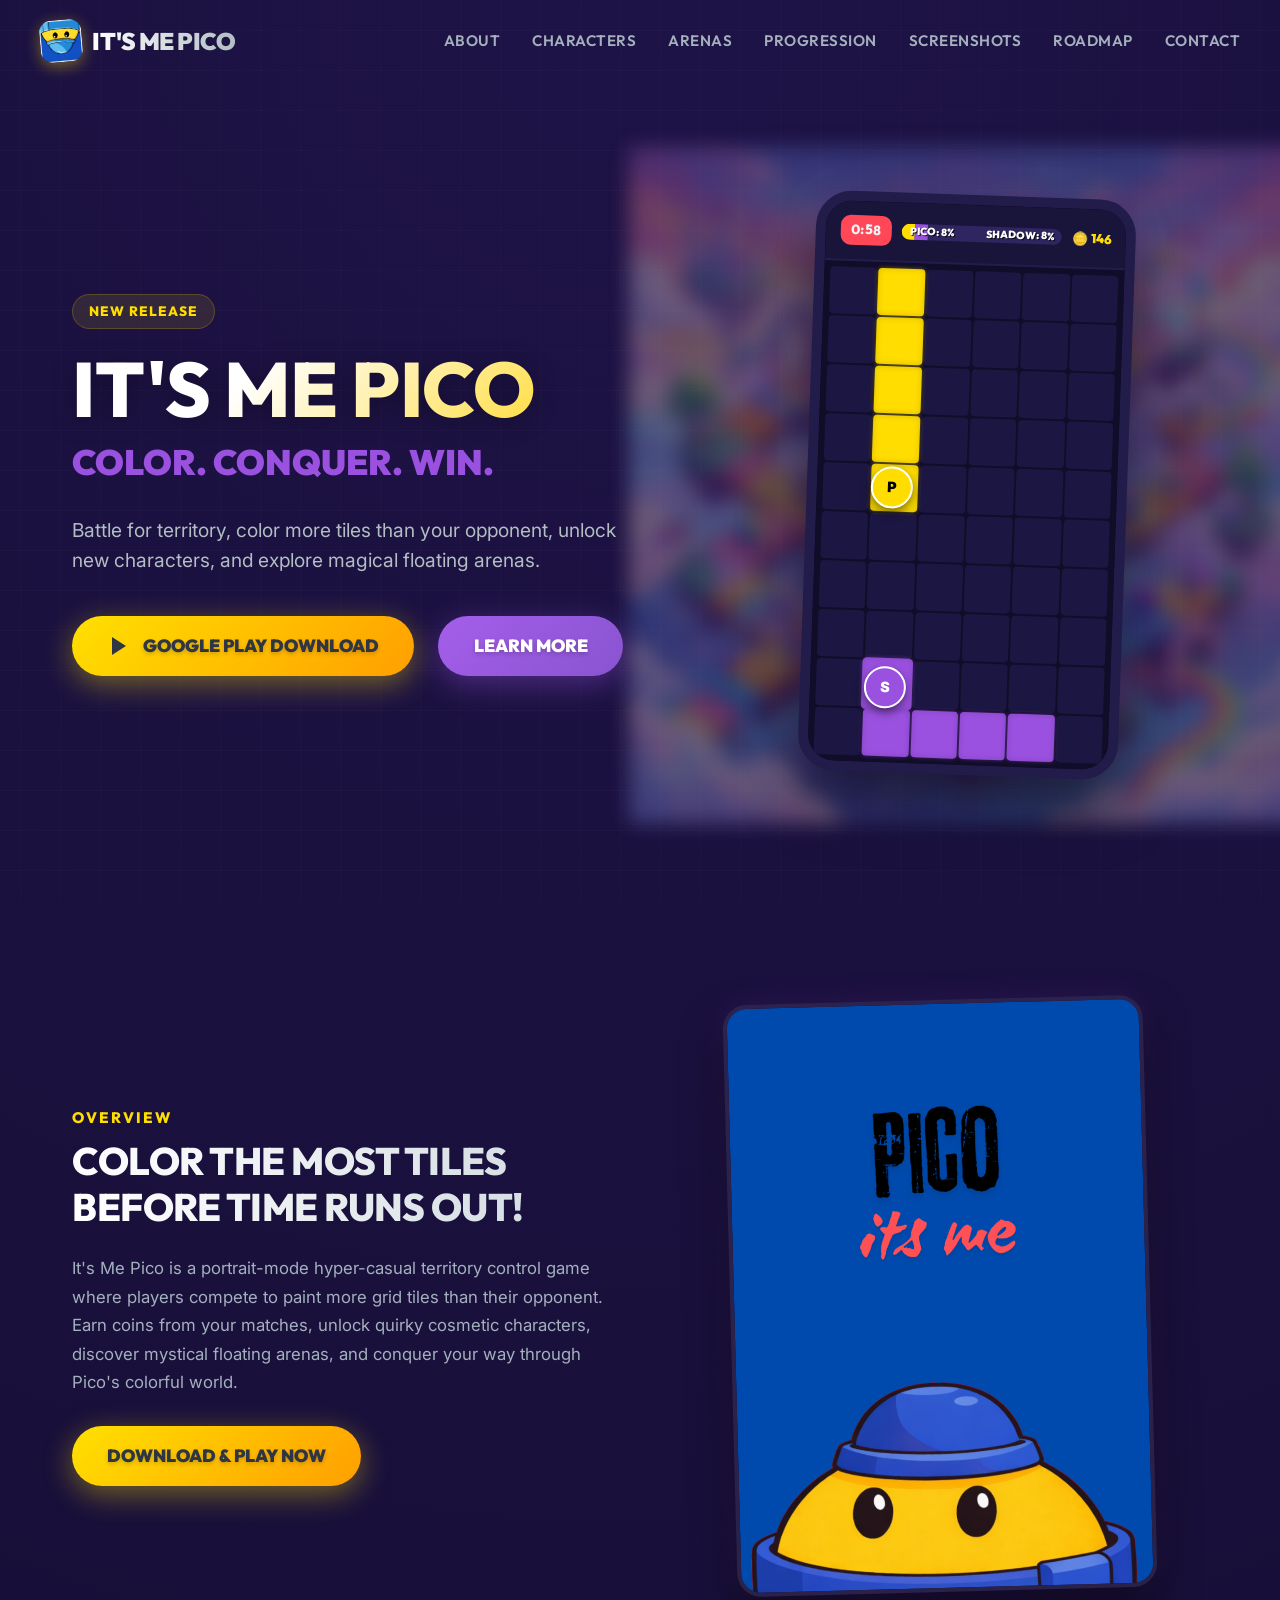
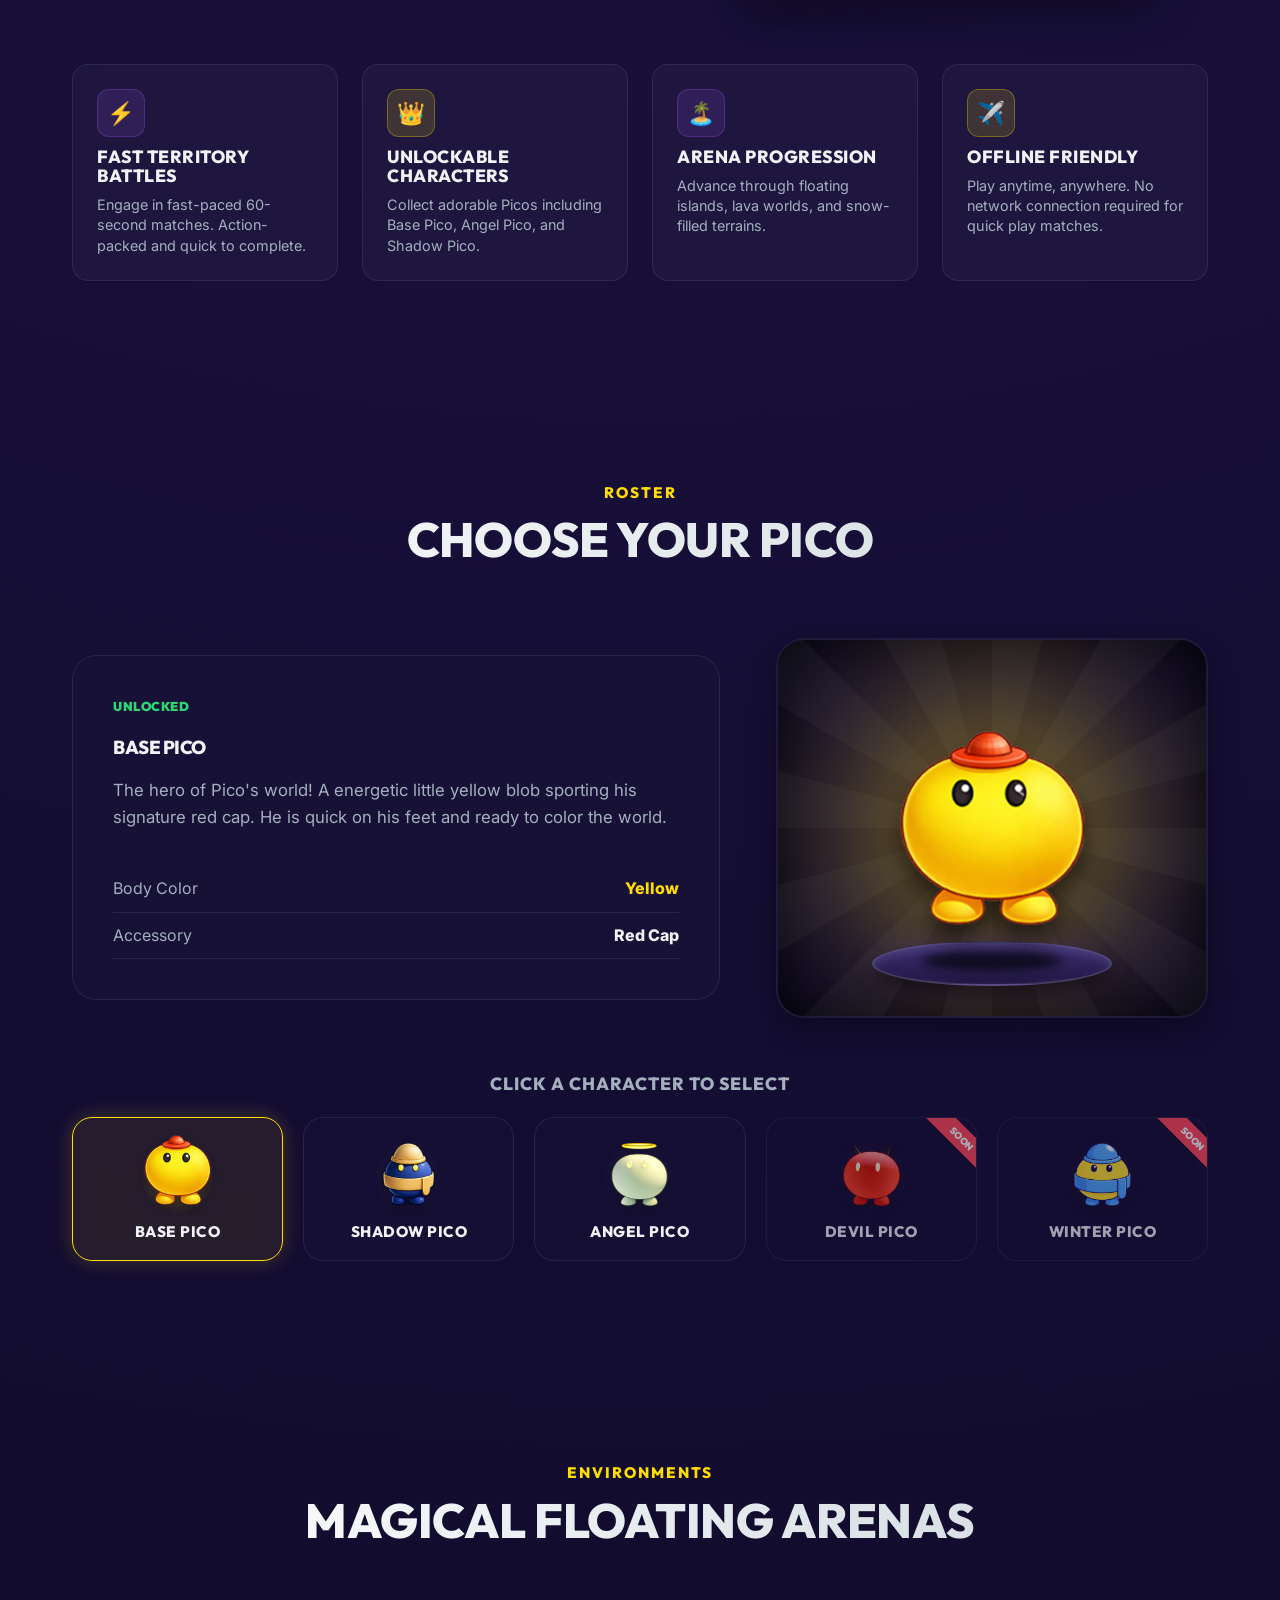
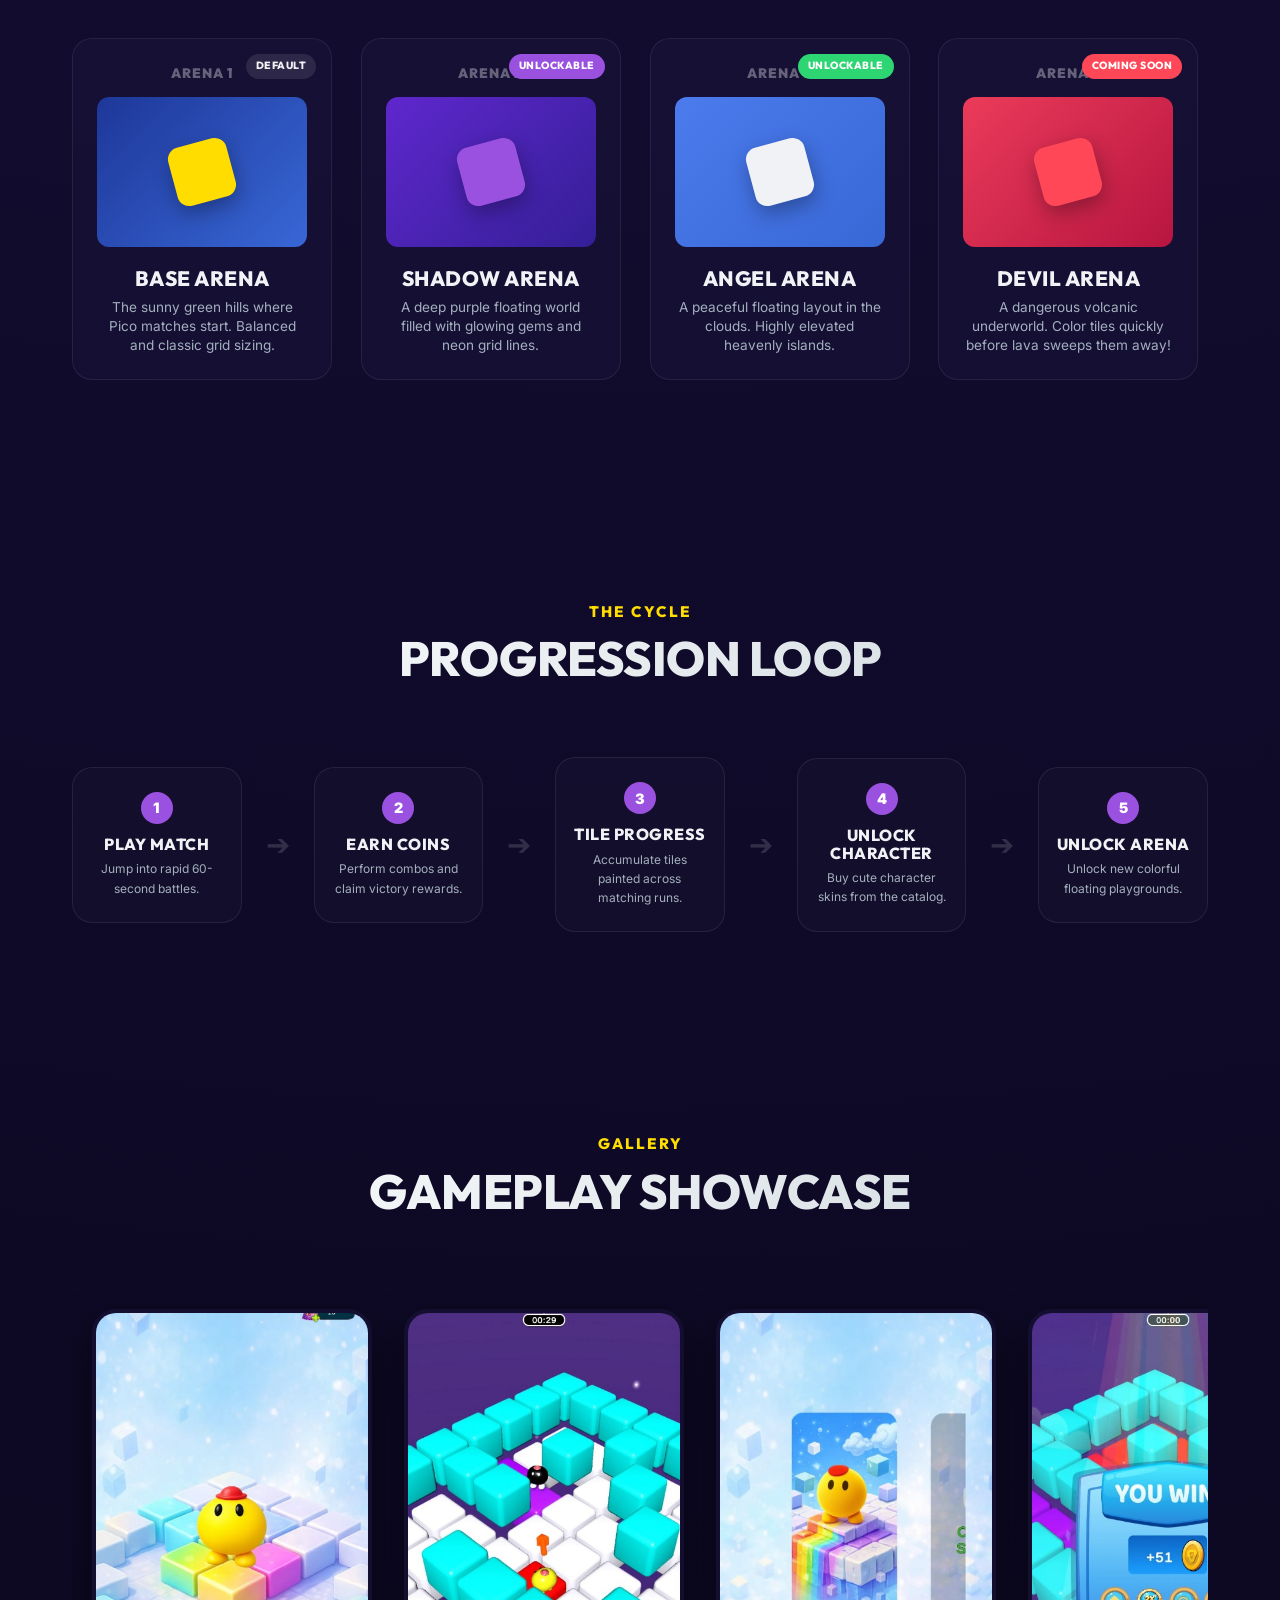
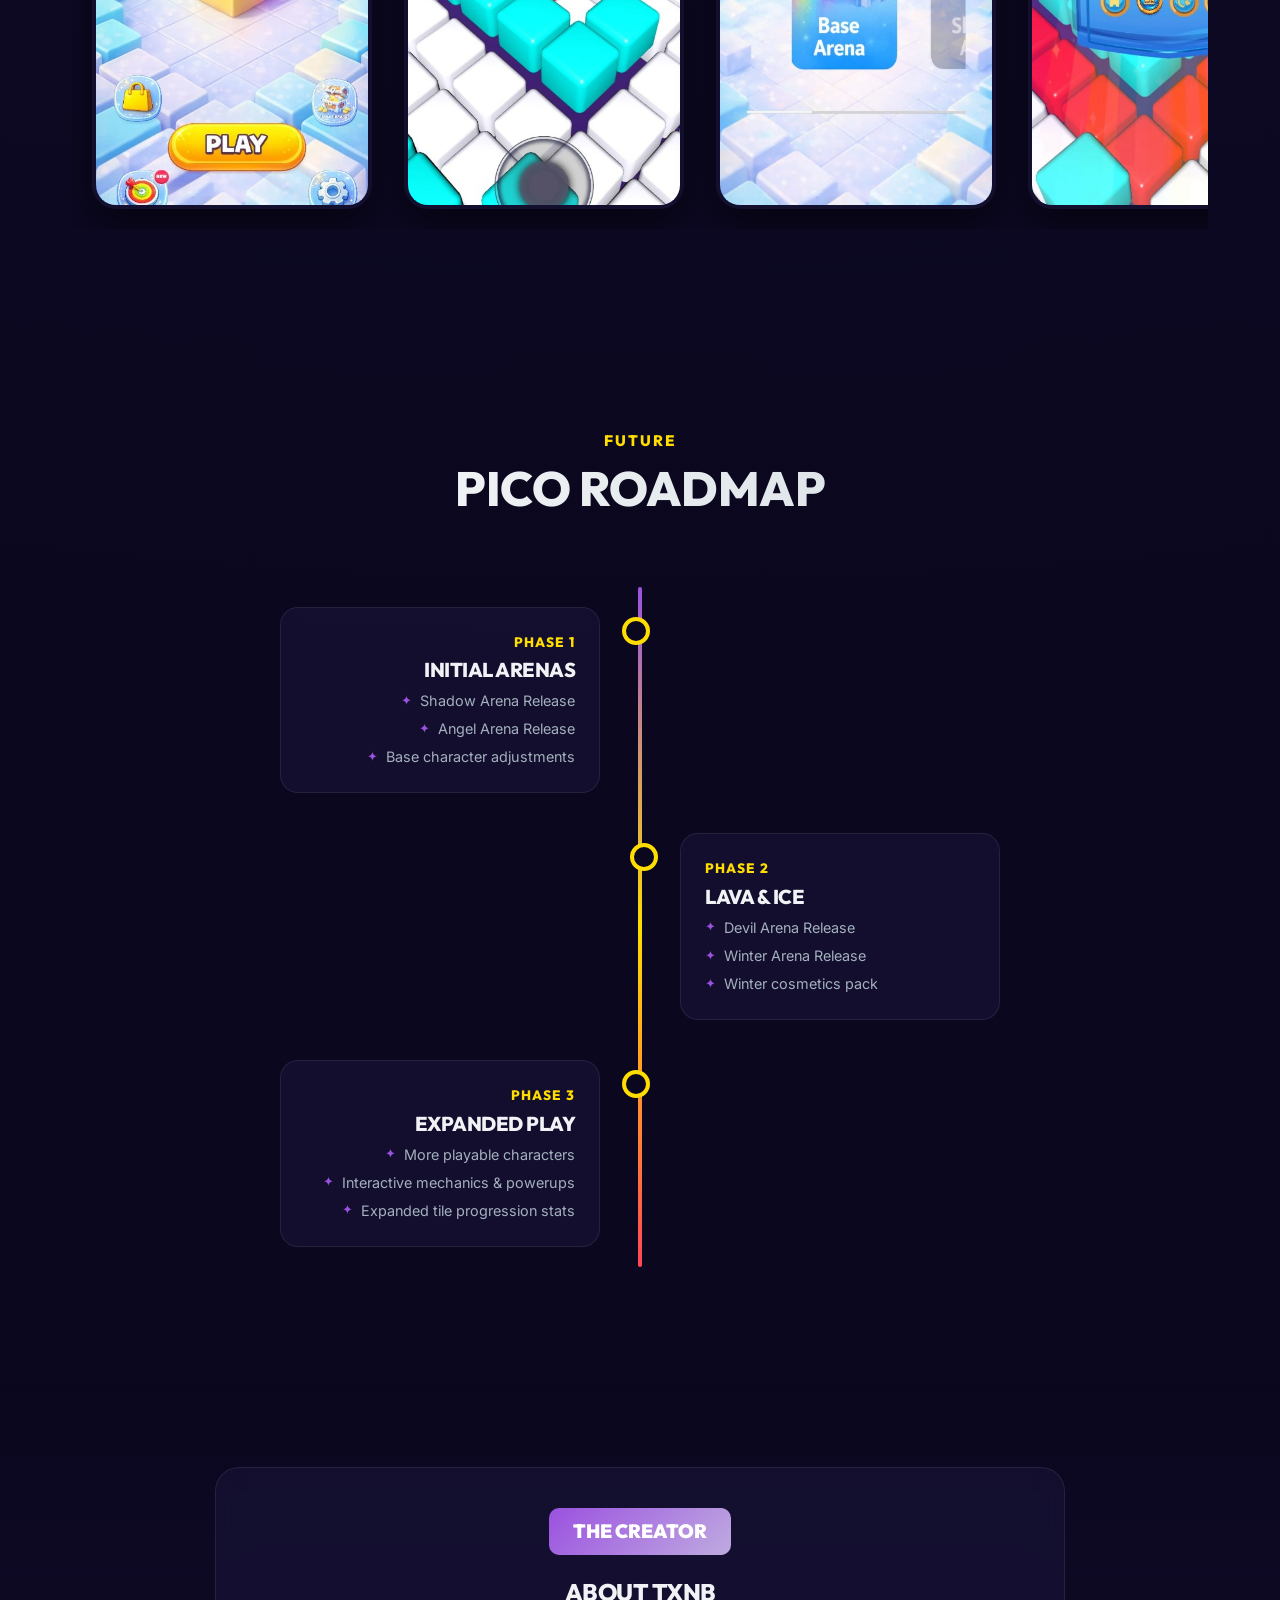
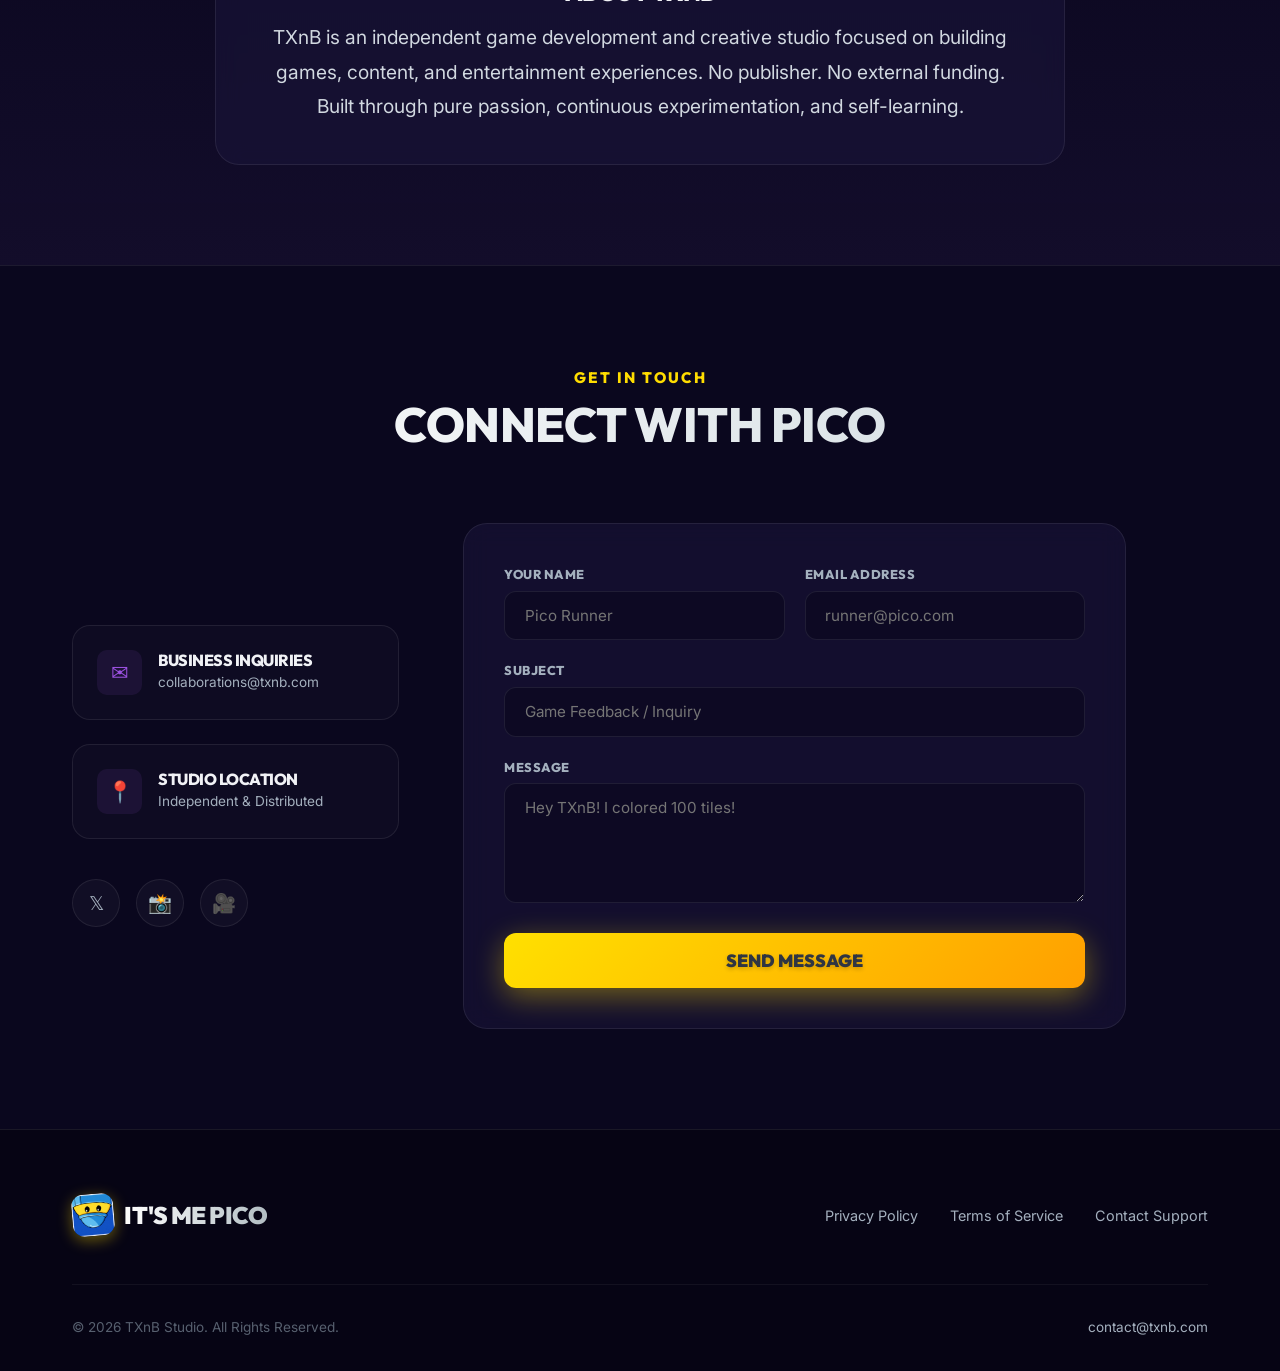
==== commit 6256abb6: "Standardize character canvas sizing to 512x512 with high quality centered padding and add layered fl" ====
--- a/index.html
+++ b/index.html
@@ -184,7 +184,9 @@
         <div class="char-main-preview" id="character-visual-frame">
           <div class="char-preview-rays" id="character-rays-effect"></div>
           <div class="char-preview-bg-glow" id="character-glow-effect"></div>
-          <img class="char-preview-img" id="character-main-image" src="assets/images/base_pico.png" alt="Base Pico Character">
+          <div class="char-preview-float-wrapper" id="character-float-wrapper">
+            <img class="char-preview-img animate-pop" id="character-main-image" src="assets/images/base_pico.png" alt="Base Pico Character">
+          </div>
           <div class="char-preview-pedestal" id="character-pedestal"></div>
           <div class="char-preview-floor-shadow" id="character-floor-shadow"></div>
         </div>
--- a/css/style.css
+++ b/css/style.css
@@ -769,19 +769,50 @@
   100% { transform: rotate(360deg); }
 }
 
+.char-preview-float-wrapper {
+  z-index: 3;
+  display: flex;
+  align-items: center;
+  justify-content: center;
+  width: 100%;
+  height: 100%;
+  animation: float-character 3.5s ease-in-out infinite alternate;
+}
+
+@keyframes float-character {
+  0% { transform: translateY(10px); }
+  100% { transform: translateY(-12px); }
+}
+
 .char-preview-img {
   width: 230px;
   height: 230px;
   object-fit: contain;
   z-index: 3;
-  transition: var(--transition-bounce);
-  animation: float-character 3.5s ease-in-out infinite alternate;
+  opacity: 0;
   filter: drop-shadow(0 15px 12px rgba(0,0,0,0.6));
 }
 
-@keyframes float-character {
-  0% { transform: translateY(10px) scale(0.98); }
-  100% { transform: translateY(-15px) scale(1.02); }
+.char-preview-img.animate-pop {
+  animation: char-pop-in 0.6s cubic-bezier(0.175, 0.885, 0.32, 1.275) forwards;
+}
+
+@keyframes char-pop-in {
+  0% {
+    transform: scale(0.3) rotate(-15deg);
+    opacity: 0;
+    filter: drop-shadow(0 0 0 rgba(0,0,0,0)) brightness(2);
+  }
+  70% {
+    transform: scale(1.1) rotate(5deg);
+    opacity: 1;
+    filter: drop-shadow(0 20px 15px rgba(0,0,0,0.5)) brightness(1.1);
+  }
+  100% {
+    transform: scale(1) rotate(0deg);
+    opacity: 1;
+    filter: drop-shadow(0 15px 12px rgba(0,0,0,0.6)) brightness(1);
+  }
 }
 
 .char-preview-pedestal {
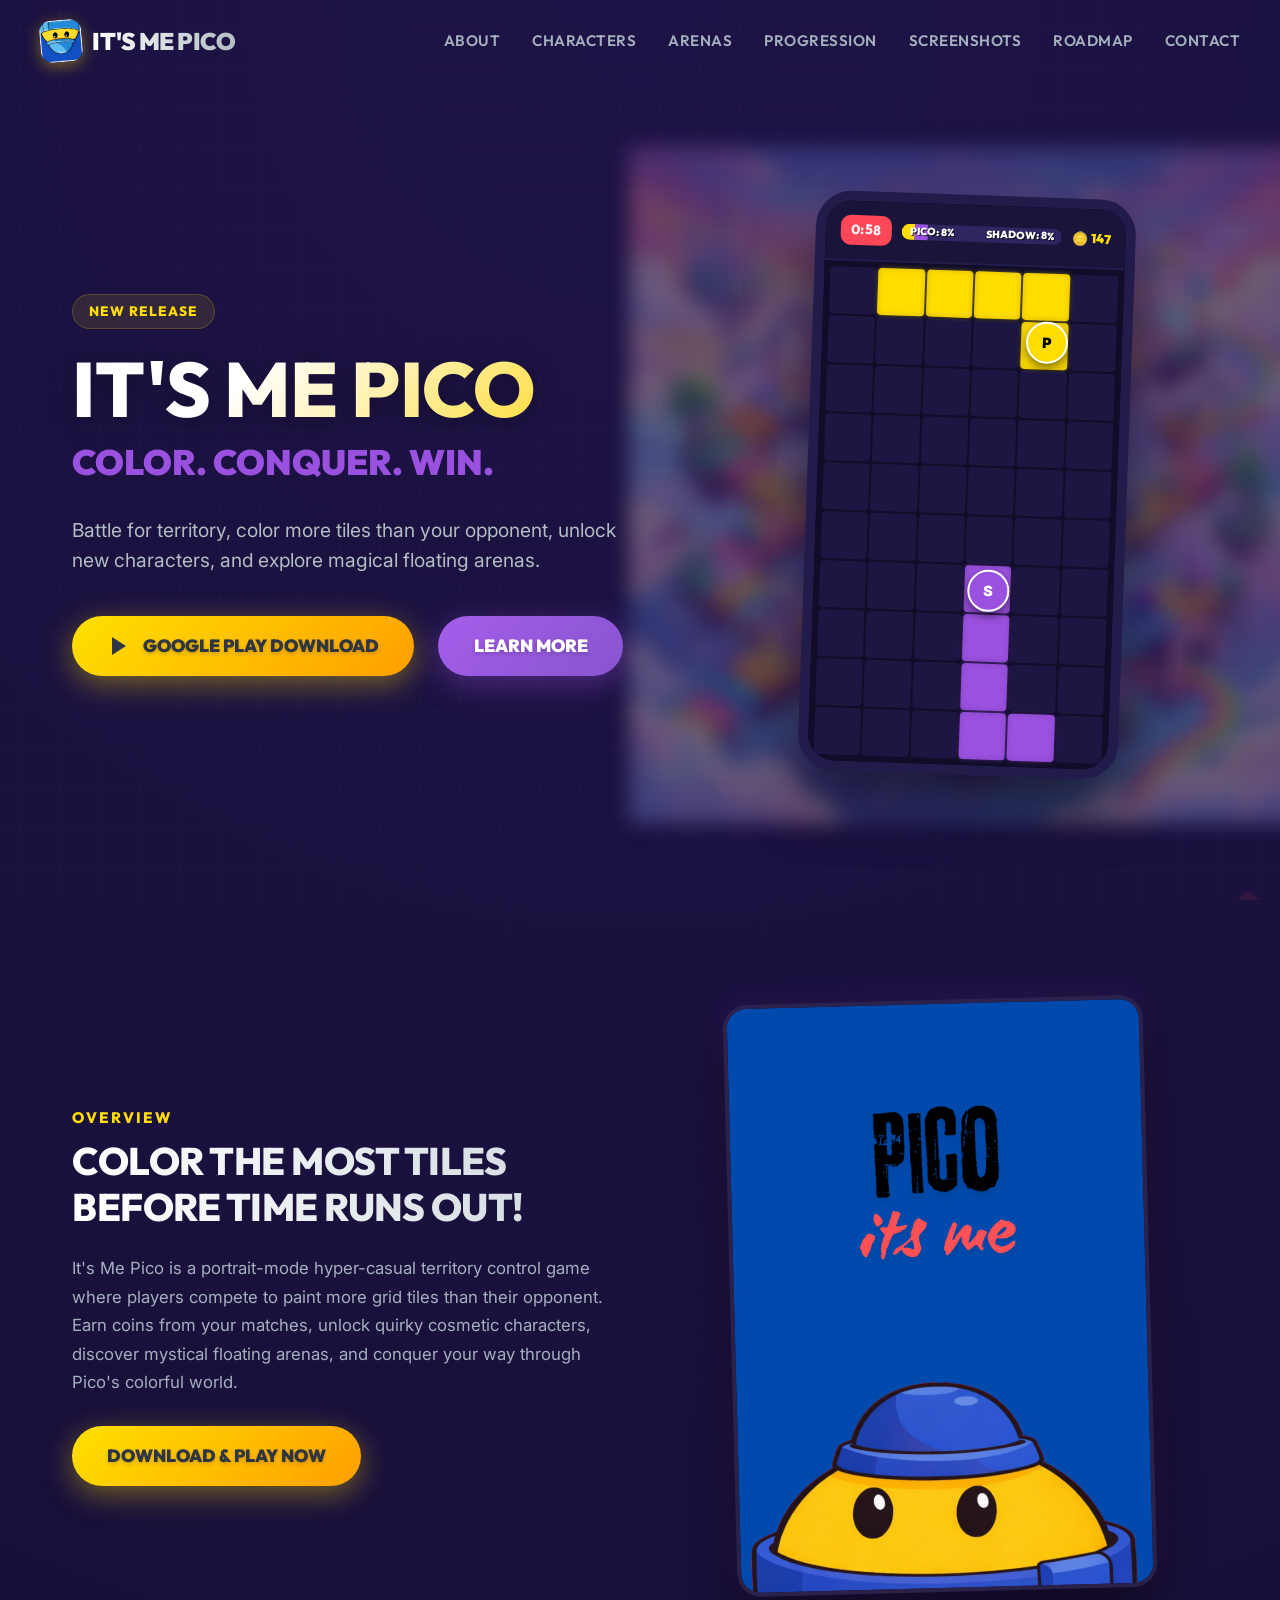
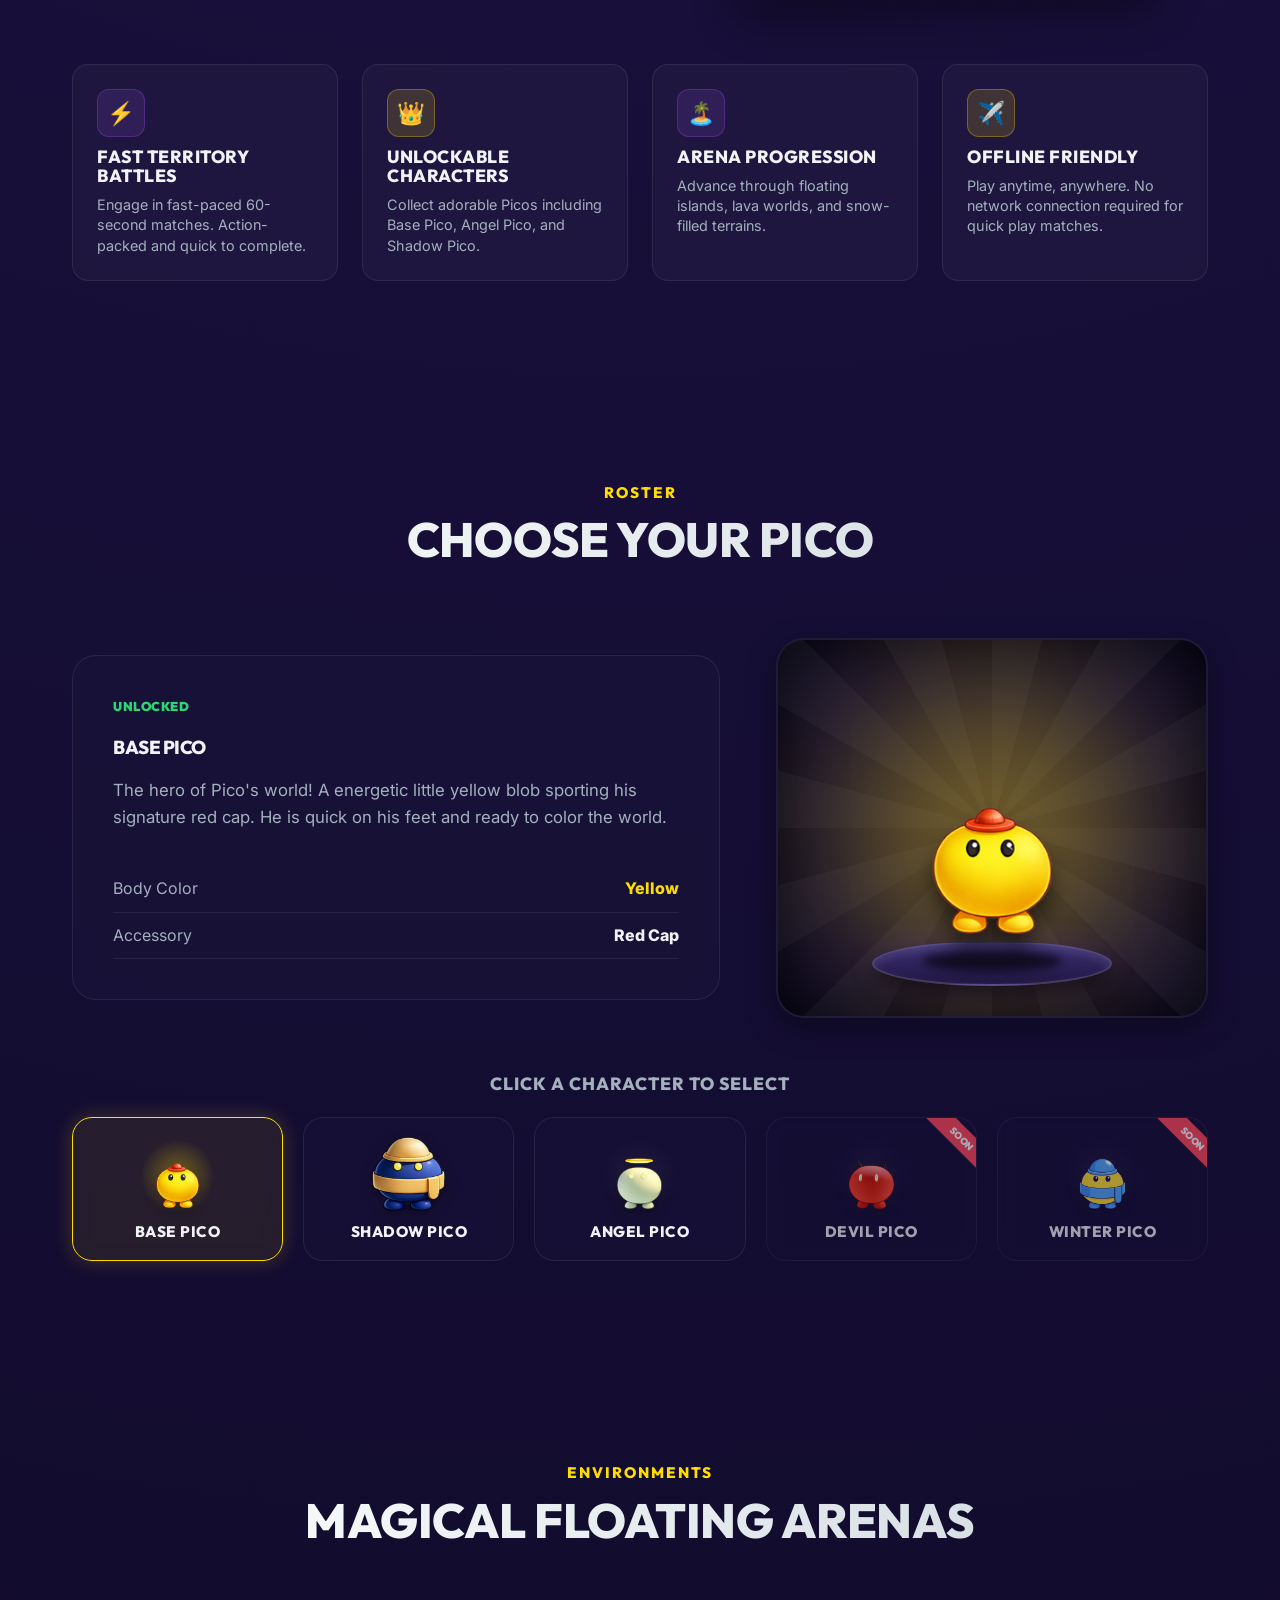
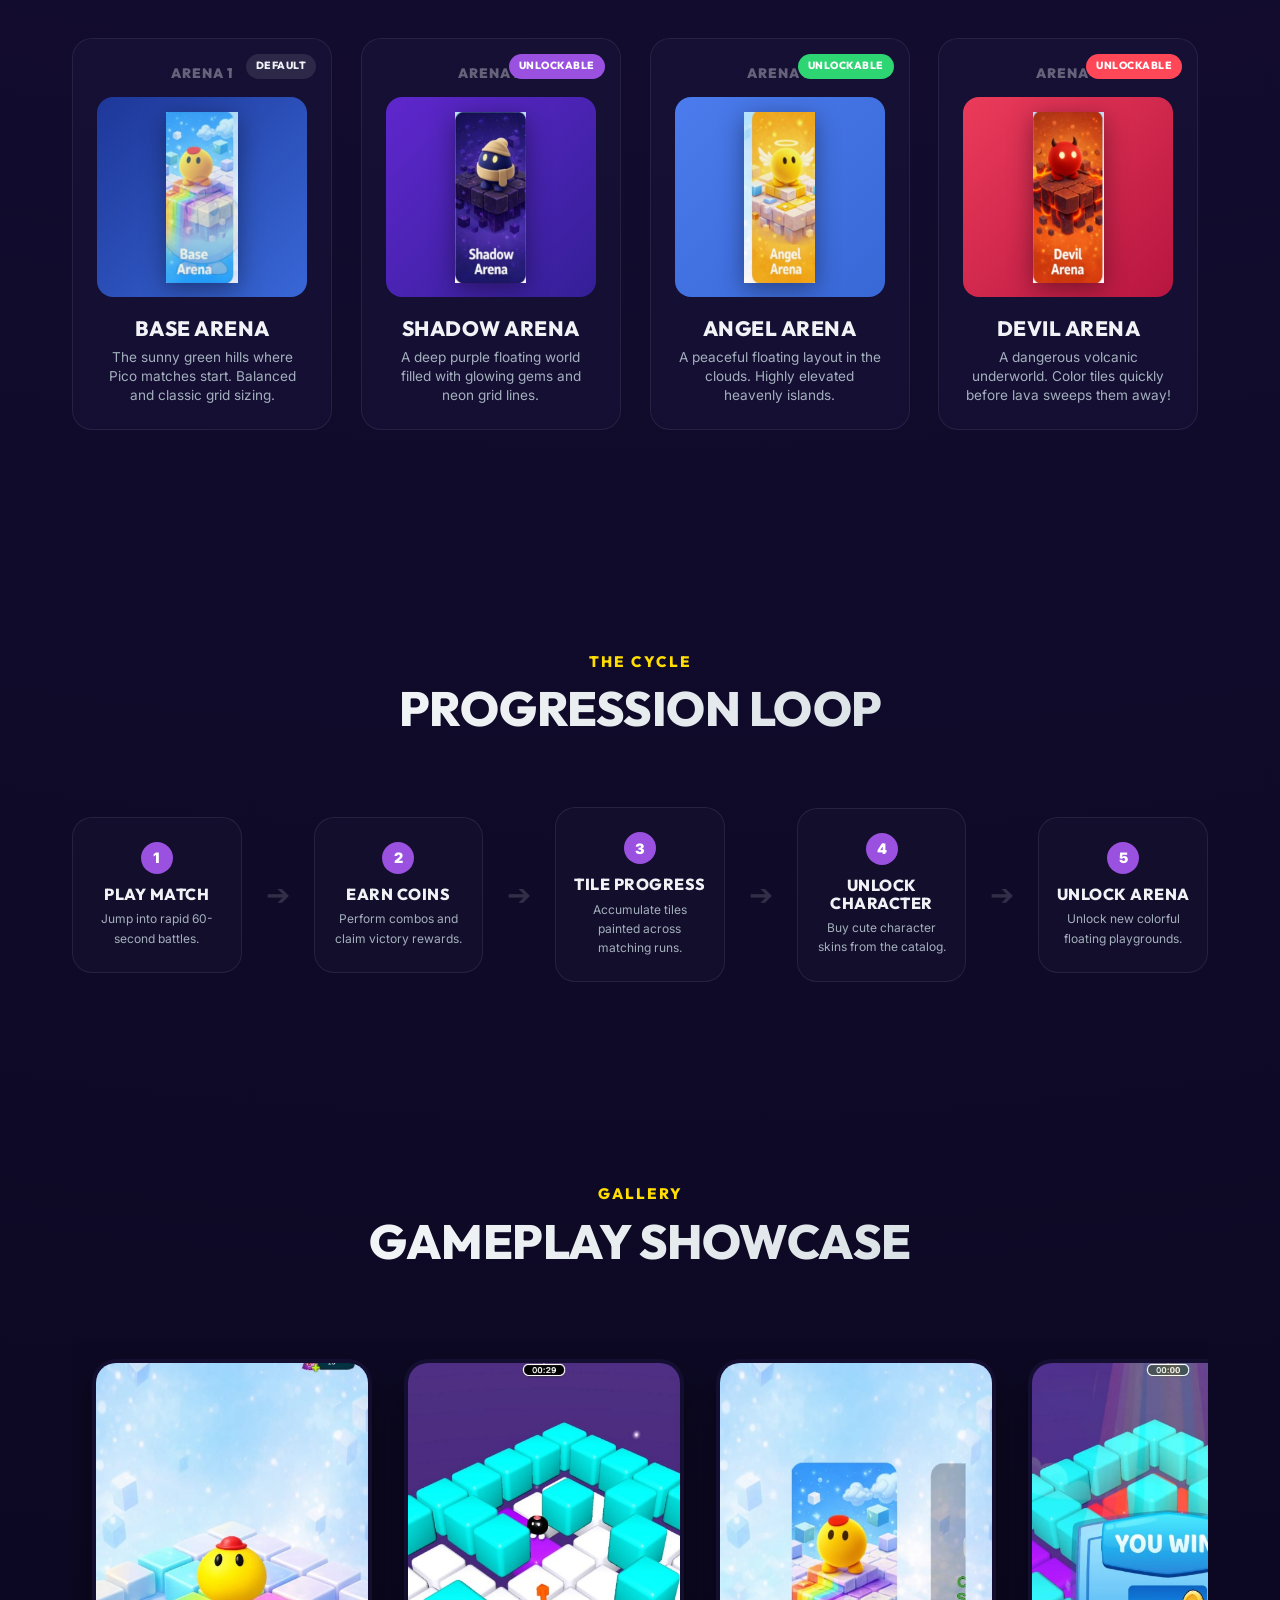
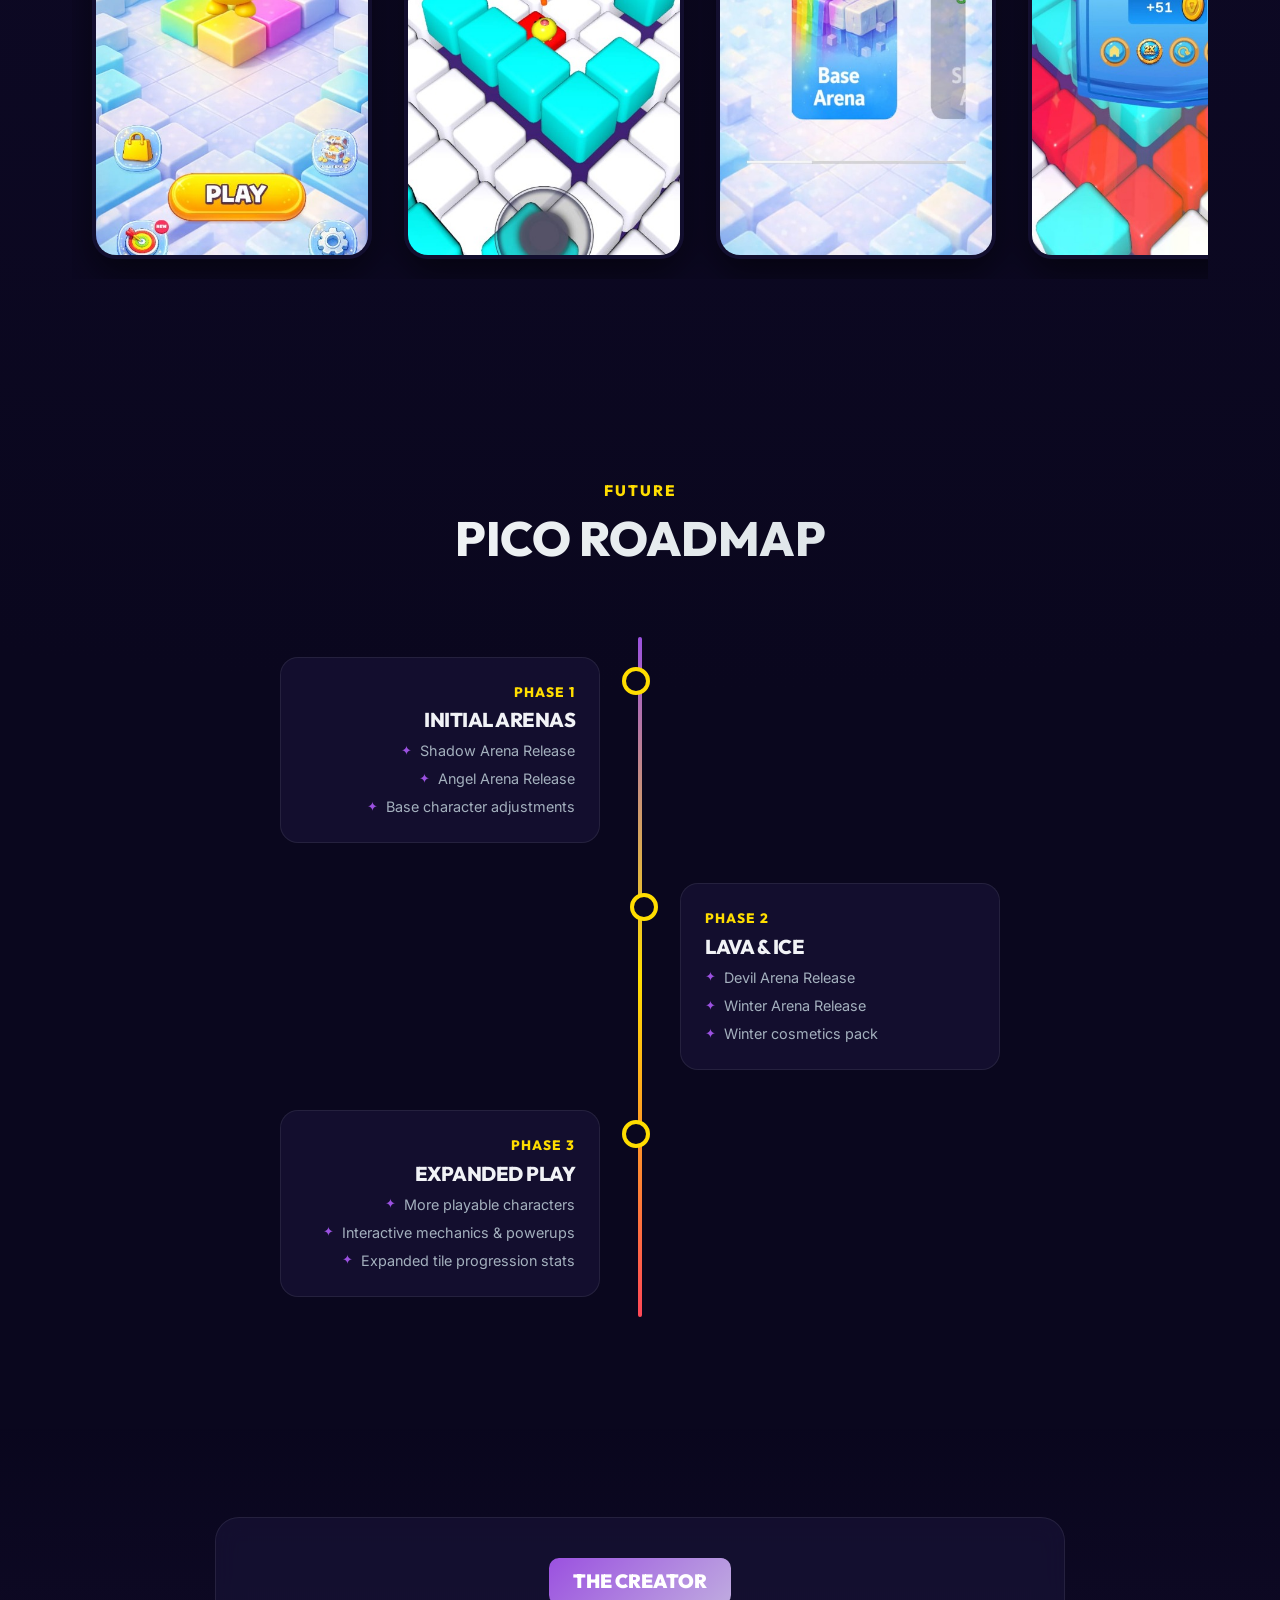
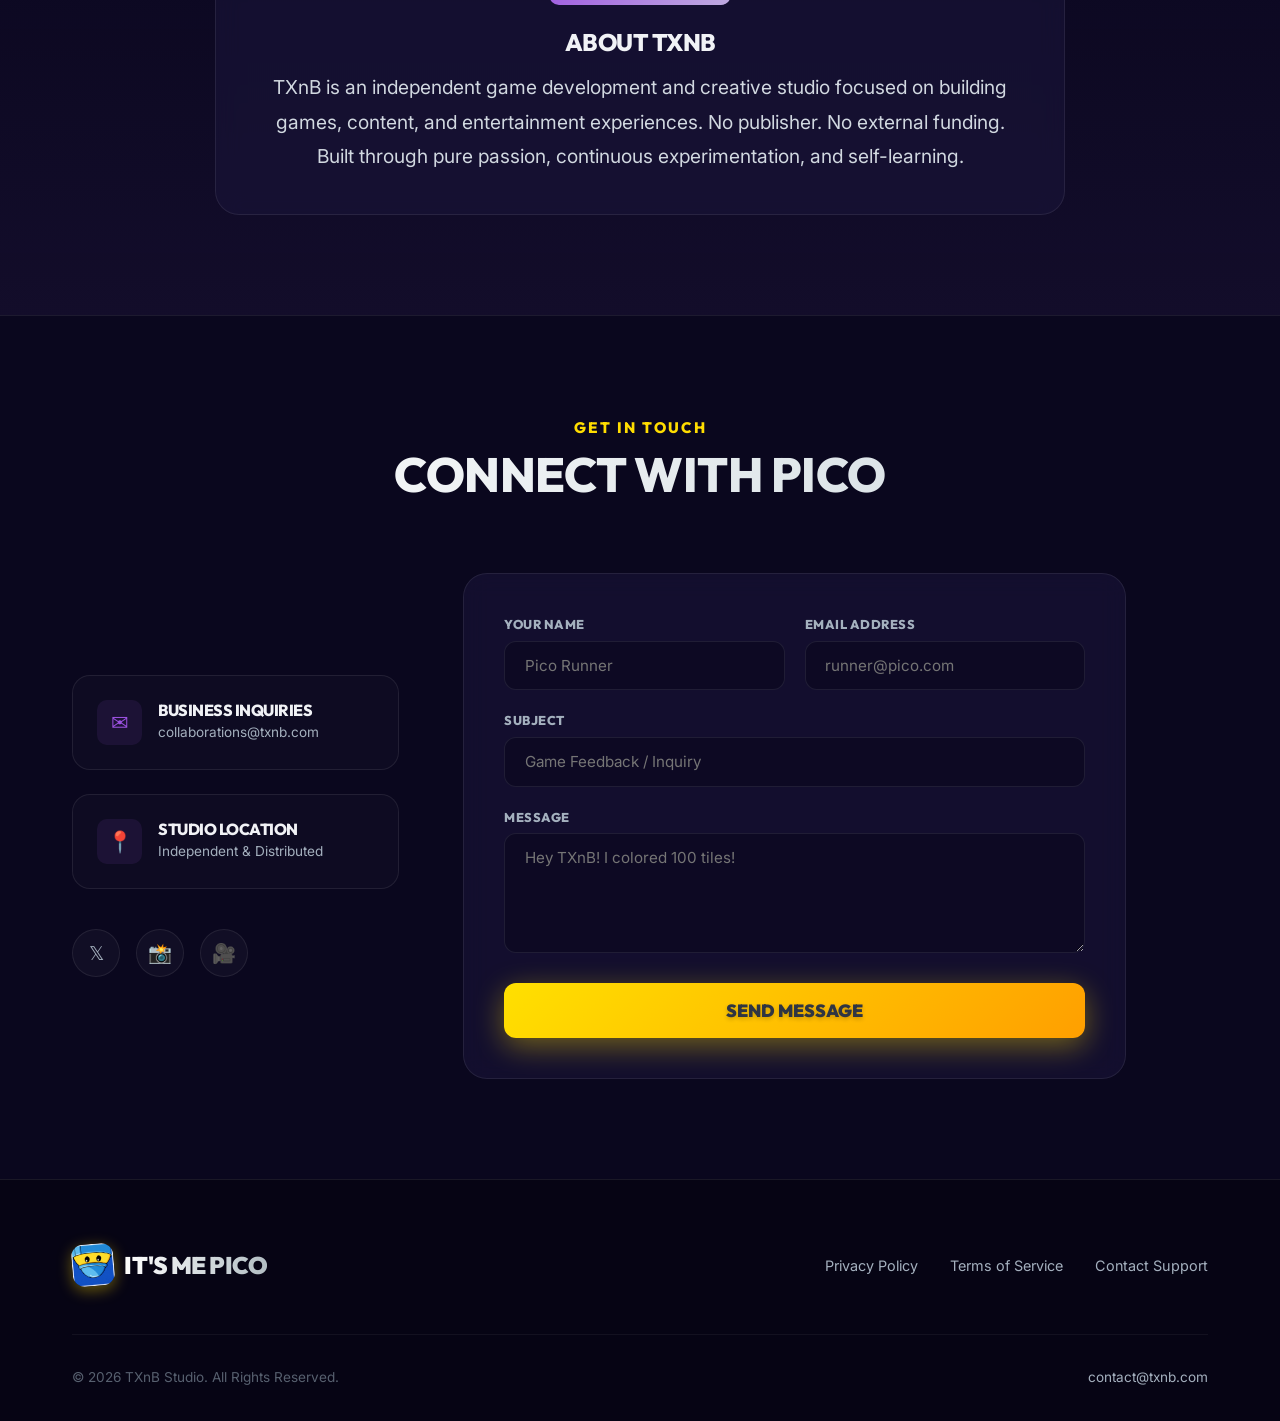
==== commit 28973e9a: "Add cropped Arena card images and activate Winter and Devil arenas" ====
--- a/index.html
+++ b/index.html
@@ -236,7 +236,7 @@
           <span class="arena-num">ARENA 1</span>
           <span class="arena-status-badge">DEFAULT</span>
           <div class="arena-preview-visual">
-            <div class="arena-visual-block" style="background: var(--pico-yellow);"></div>
+            <img class="arena-preview-img" src="assets/images/arena_base.png" alt="Base Arena Card">
           </div>
           <h3 class="arena-name">Base Arena</h3>
           <p class="arena-desc">The sunny green hills where Pico matches start. Balanced and classic grid sizing.</p>
@@ -247,7 +247,7 @@
           <span class="arena-num">ARENA 2</span>
           <span class="arena-status-badge" style="background: var(--pico-purple); color: white;">UNLOCKABLE</span>
           <div class="arena-preview-visual">
-            <div class="arena-visual-block" style="background: var(--pico-purple);"></div>
+            <img class="arena-preview-img" src="assets/images/arena_shadow.png" alt="Shadow Arena Card">
           </div>
           <h3 class="arena-name">Shadow Arena</h3>
           <p class="arena-desc">A deep purple floating world filled with glowing gems and neon grid lines.</p>
@@ -258,7 +258,7 @@
           <span class="arena-num">ARENA 3</span>
           <span class="arena-status-badge" style="background: #2ed573; color: white;">UNLOCKABLE</span>
           <div class="arena-preview-visual">
-            <div class="arena-visual-block" style="background: #f1f2f6;"></div>
+            <img class="arena-preview-img" src="assets/images/arena_angel.png" alt="Angel Arena Card">
           </div>
           <h3 class="arena-name">Angel Arena</h3>
           <p class="arena-desc">A peaceful floating layout in the clouds. Highly elevated heavenly islands.</p>
@@ -267,9 +267,9 @@
         <!-- Devil Arena -->
         <div class="arena-card" id="card-arena-devil">
           <span class="arena-num">ARENA 4</span>
-          <span class="arena-status-badge coming-soon">COMING SOON</span>
+          <span class="arena-status-badge" style="background: var(--pico-red); color: white;">UNLOCKABLE</span>
           <div class="arena-preview-visual">
-            <div class="arena-visual-block" style="background: var(--pico-red);"></div>
+            <img class="arena-preview-img" src="assets/images/arena_devil.png" alt="Devil Arena Card">
           </div>
           <h3 class="arena-name">Devil Arena</h3>
           <p class="arena-desc">A dangerous volcanic underworld. Color tiles quickly before lava sweeps them away!</p>
@@ -278,9 +278,9 @@
         <!-- Winter Arena -->
         <div class="arena-card" id="card-arena-winter">
           <span class="arena-num">ARENA 5</span>
-          <span class="arena-status-badge coming-soon">COMING SOON</span>
+          <span class="arena-status-badge" style="background: #0fbcf9; color: white;">UNLOCKABLE</span>
           <div class="arena-preview-visual">
-            <div class="arena-visual-block" style="background: #0fbcf9;"></div>
+            <img class="arena-preview-img" src="assets/images/arena_winter.png" alt="Winter Arena Card">
           </div>
           <h3 class="arena-name">Winter Arena</h3>
           <p class="arena-desc">A frozen wonderland of snow and ice paths where tiles are slippery and speeds are fast.</p>
--- a/css/style.css
+++ b/css/style.css
@@ -1000,14 +1000,15 @@
 
 .arena-preview-visual {
   width: 100%;
-  height: 150px;
-  border-radius: 12px;
+  height: 200px;
+  border-radius: 16px;
   margin-bottom: 1.25rem;
   display: flex;
   align-items: center;
   justify-content: center;
   position: relative;
   overflow: hidden;
+  padding: 10px 0;
 }
 
 .arena-card:nth-child(1) .arena-preview-visual {
@@ -1030,17 +1031,18 @@
   background: linear-gradient(135deg, #0fbcf9, #05c46b);
 }
 
-.arena-visual-block {
-  width: 60px;
-  height: 60px;
-  border-radius: 12px;
-  box-shadow: 0 8px 20px rgba(0,0,0,0.3);
-  transform: rotate(-15deg);
+.arena-preview-img {
+  height: 95%;
+  width: auto;
+  object-fit: contain;
+  z-index: 2;
   transition: var(--transition-bounce);
-}
-
-.arena-card:hover .arena-visual-block {
-  transform: rotate(10deg) scale(1.15);
+  filter: drop-shadow(0 6px 12px rgba(0,0,0,0.4));
+}
+
+.arena-card:hover .arena-preview-img {
+  transform: scale(1.12) rotate(3deg) translateY(-6px);
+  filter: drop-shadow(0 15px 30px rgba(0,0,0,0.7));
 }
 
 .arena-name {
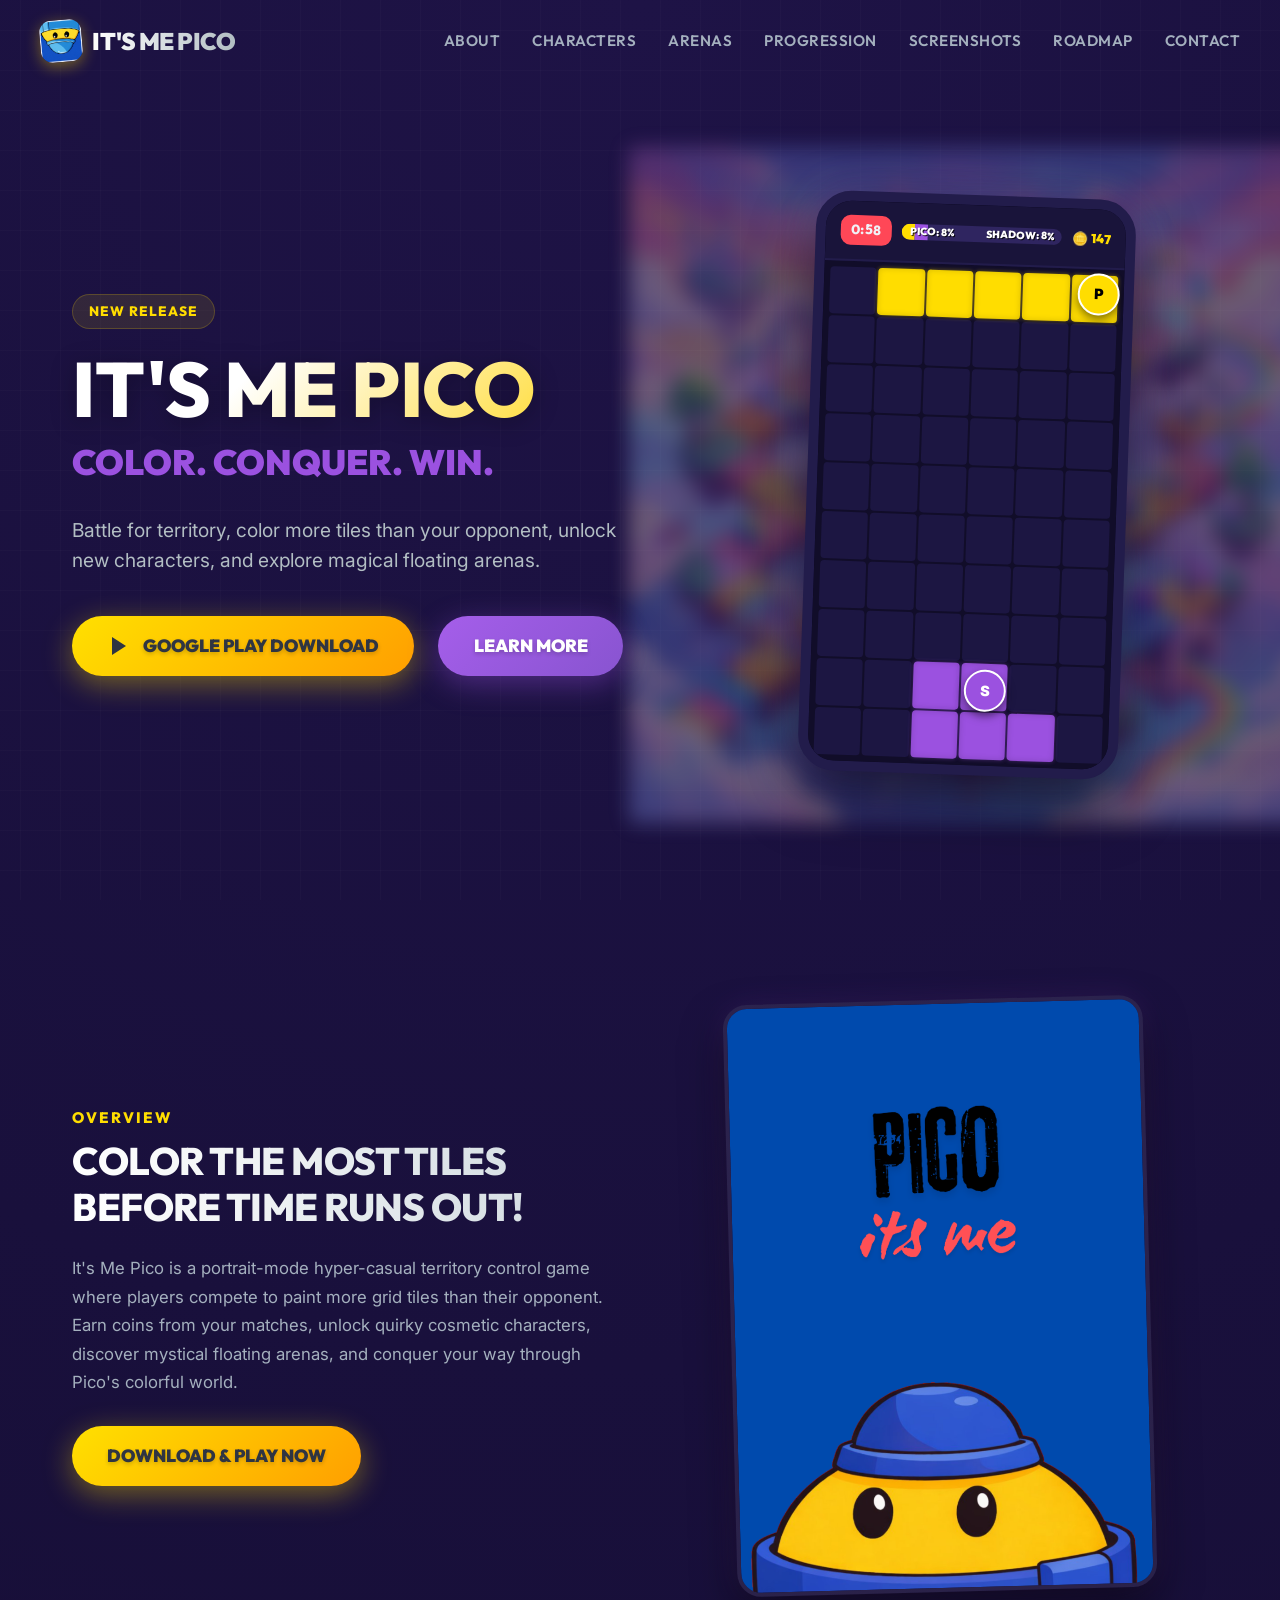
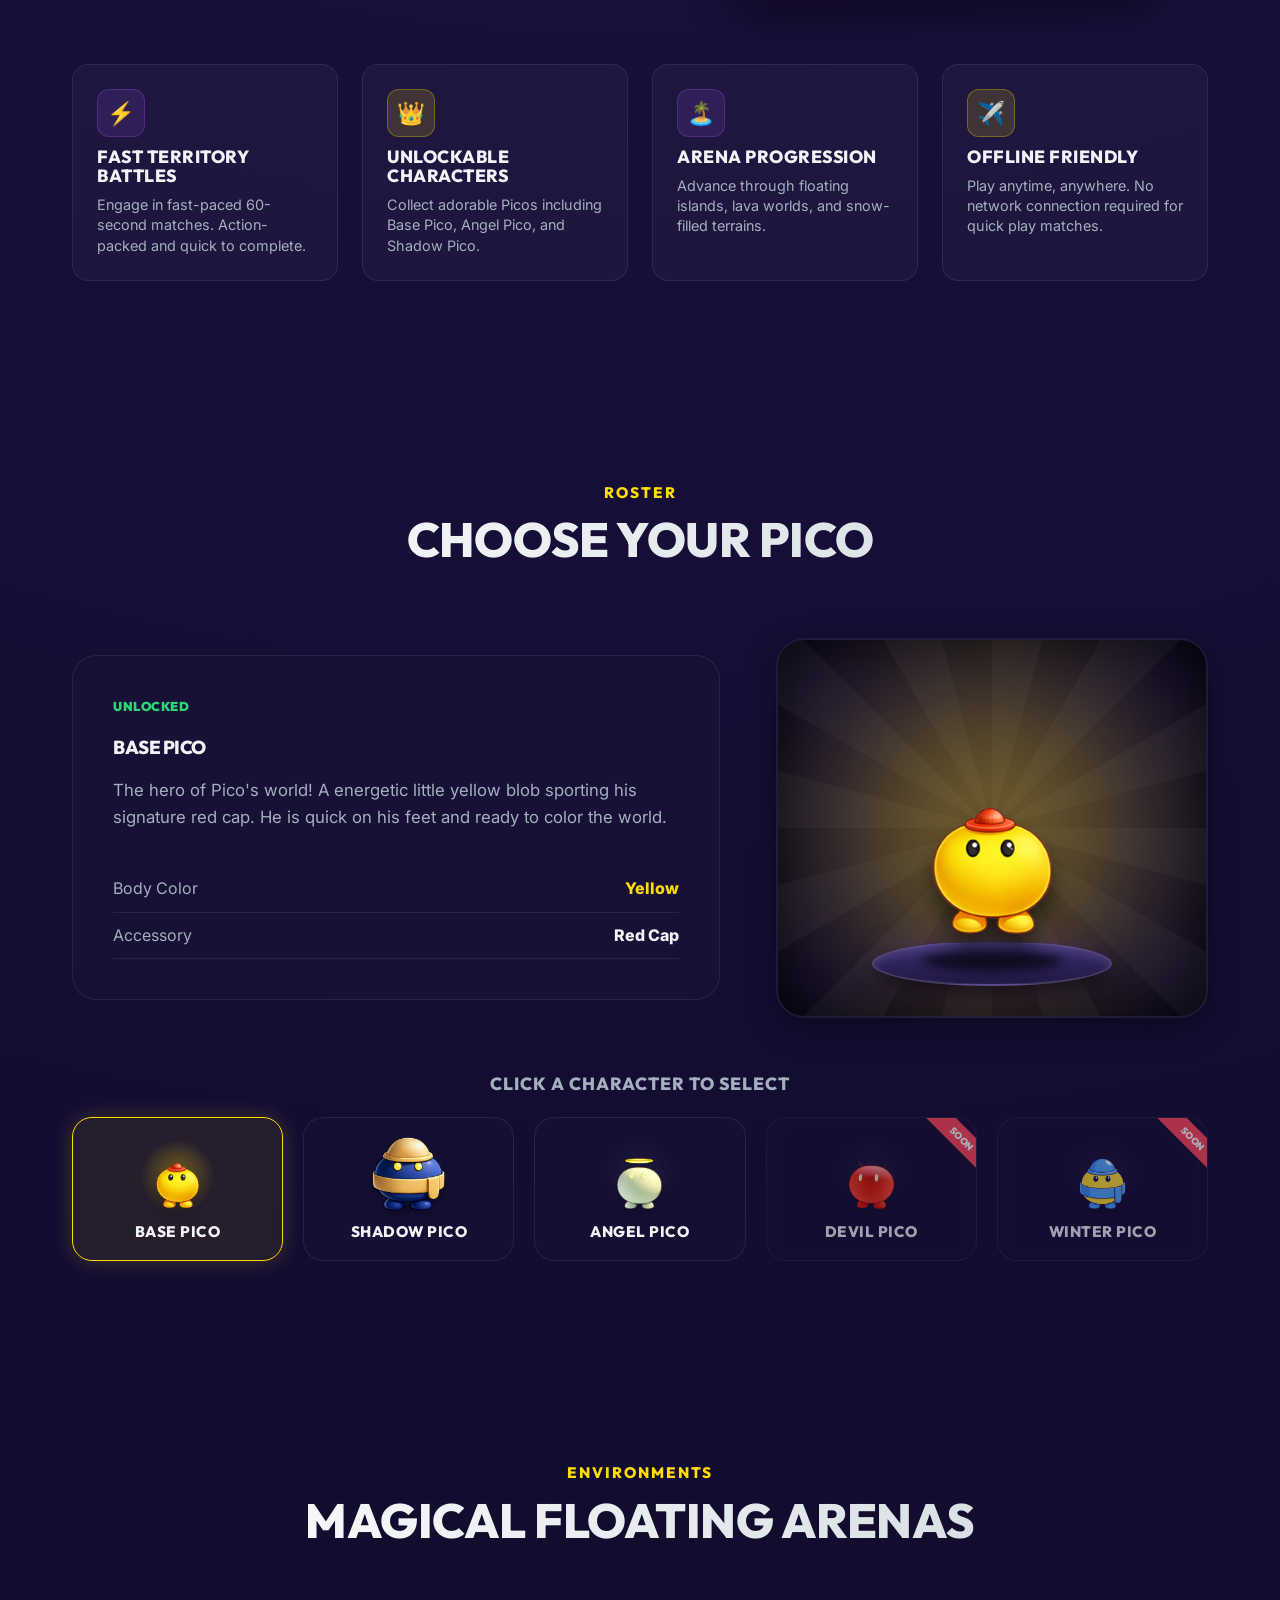
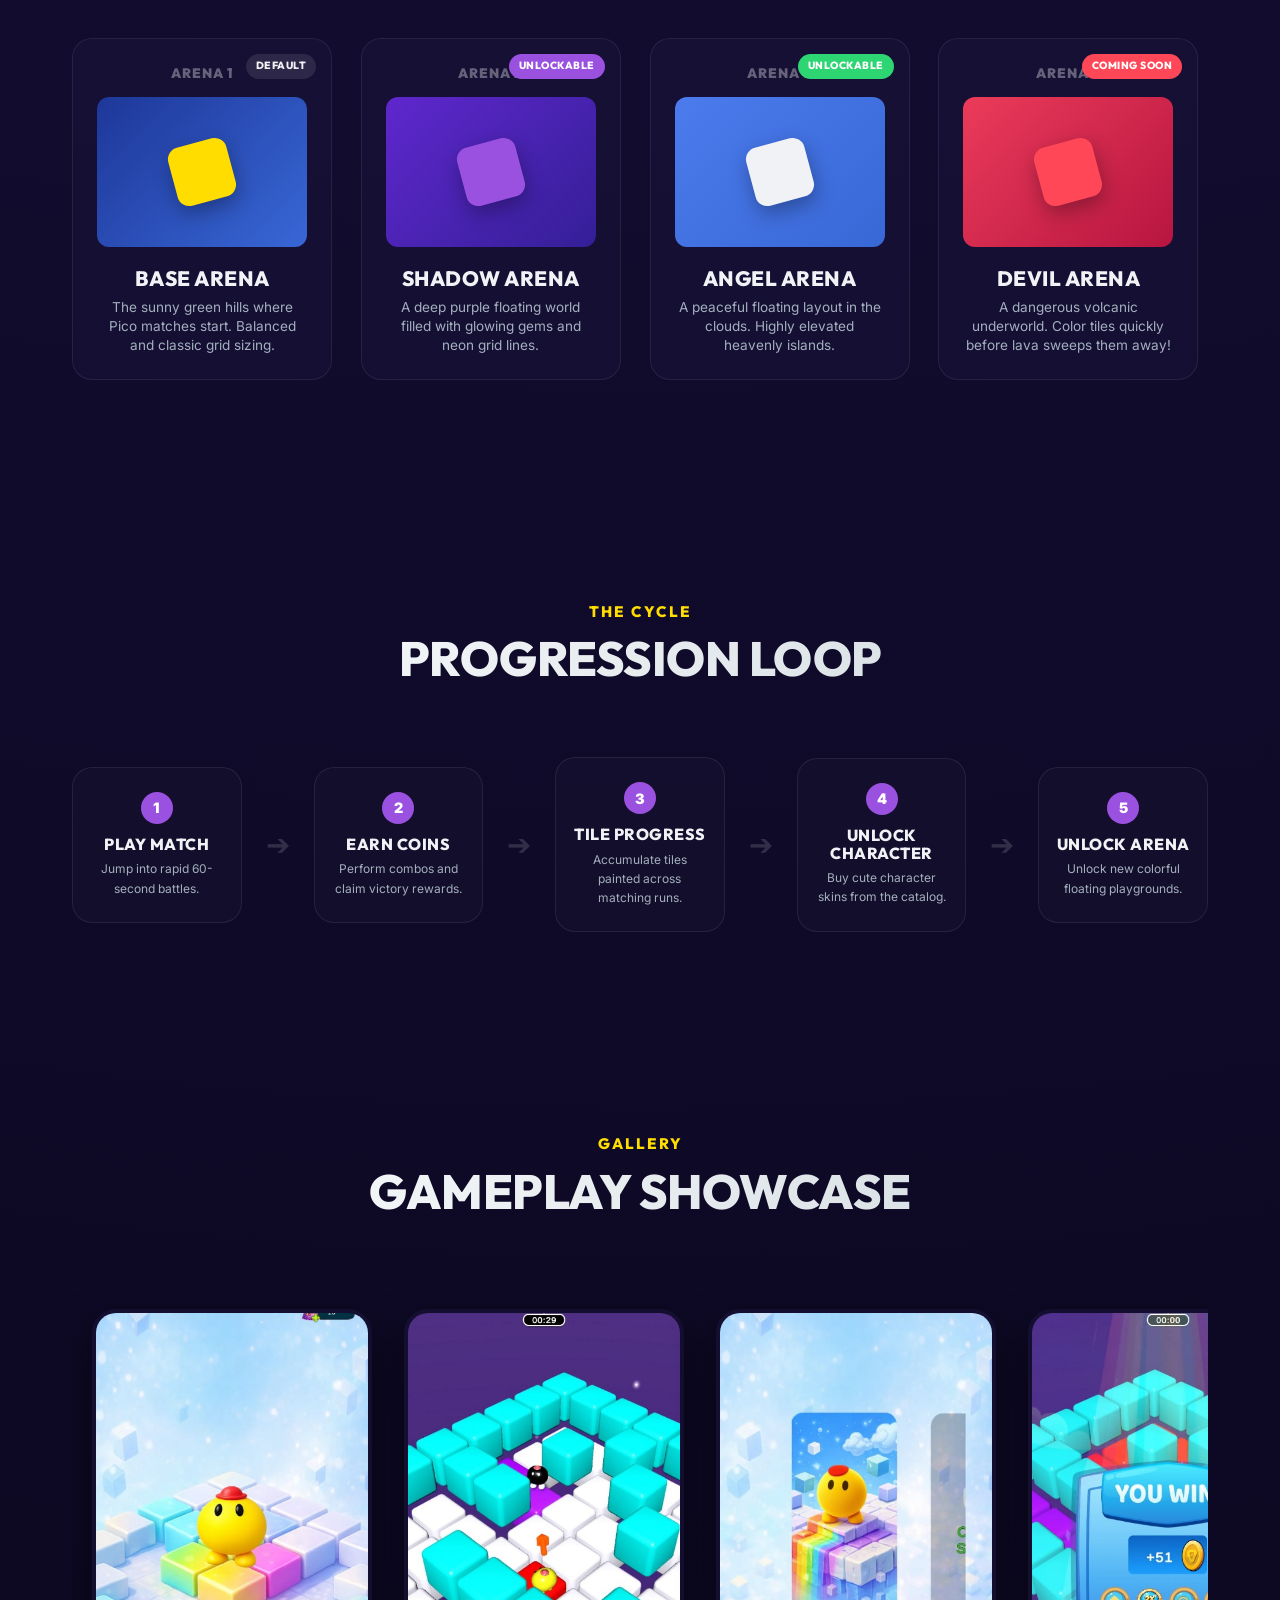
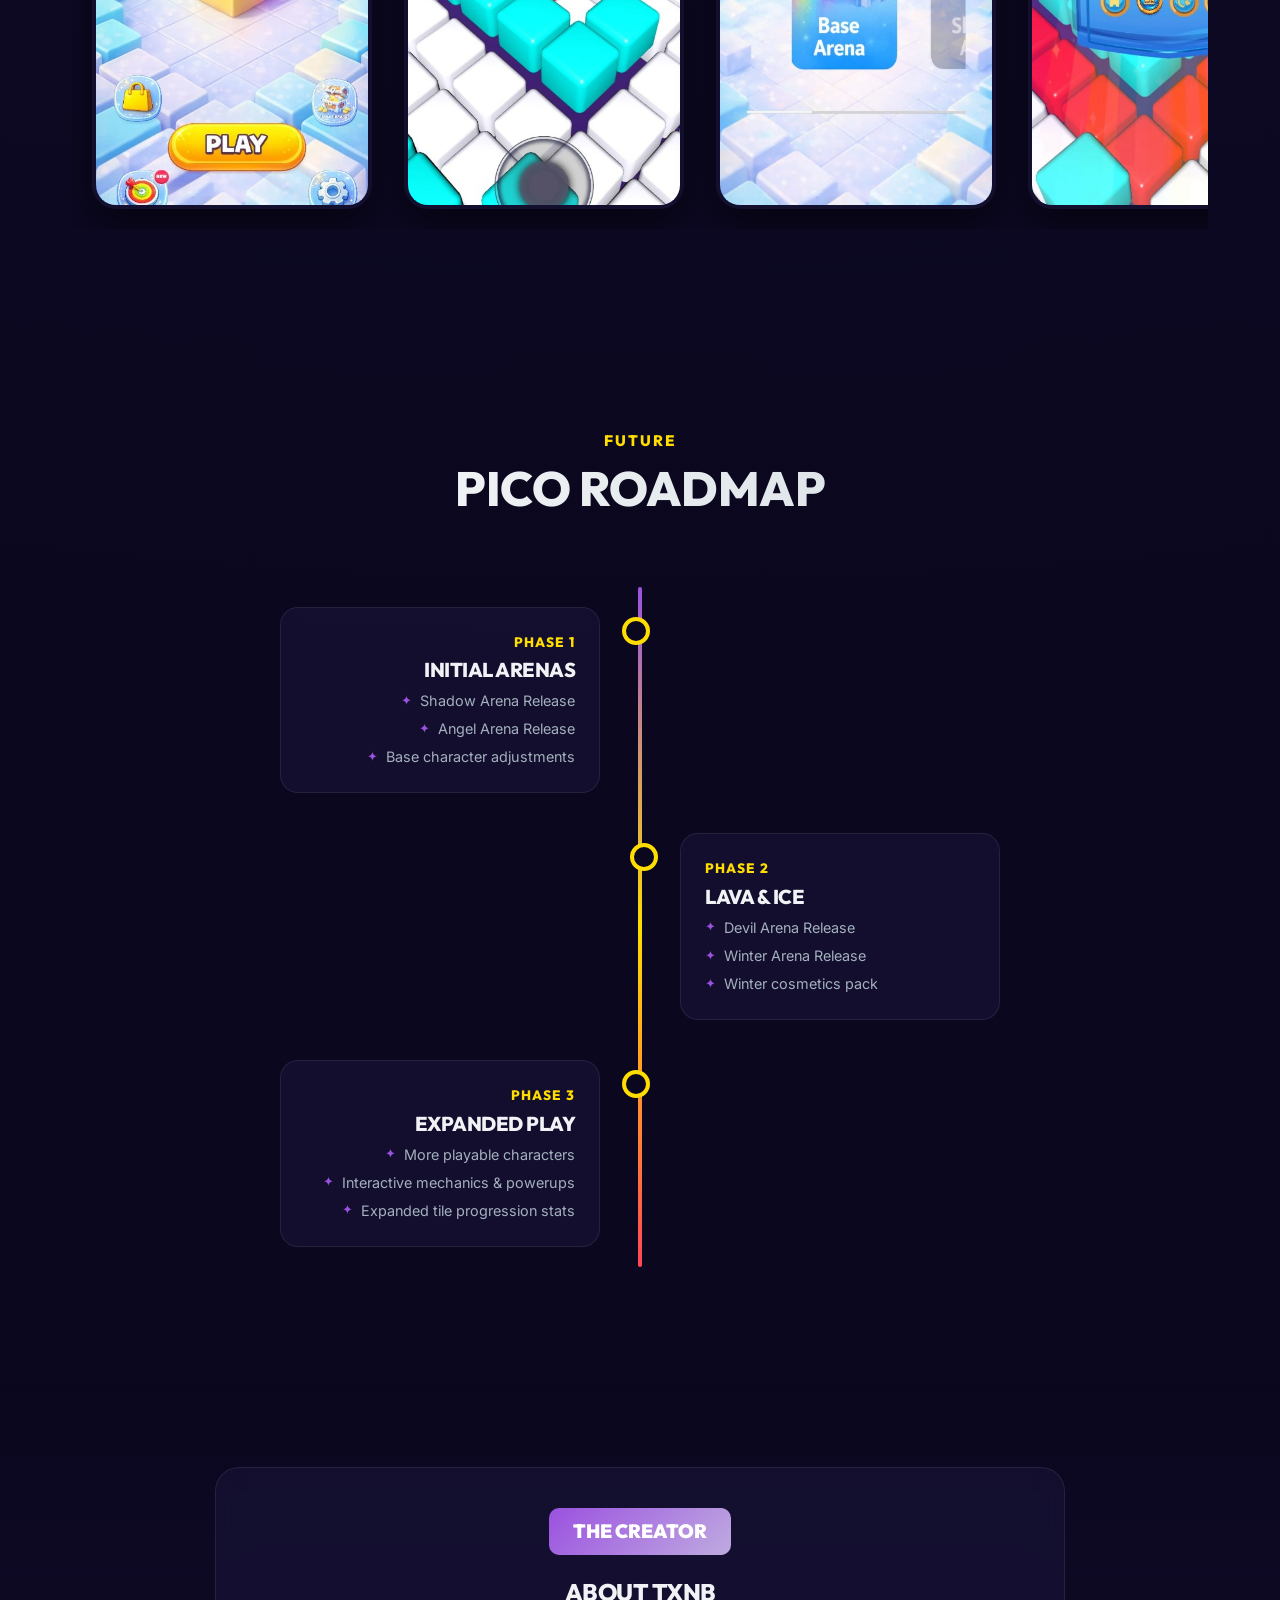
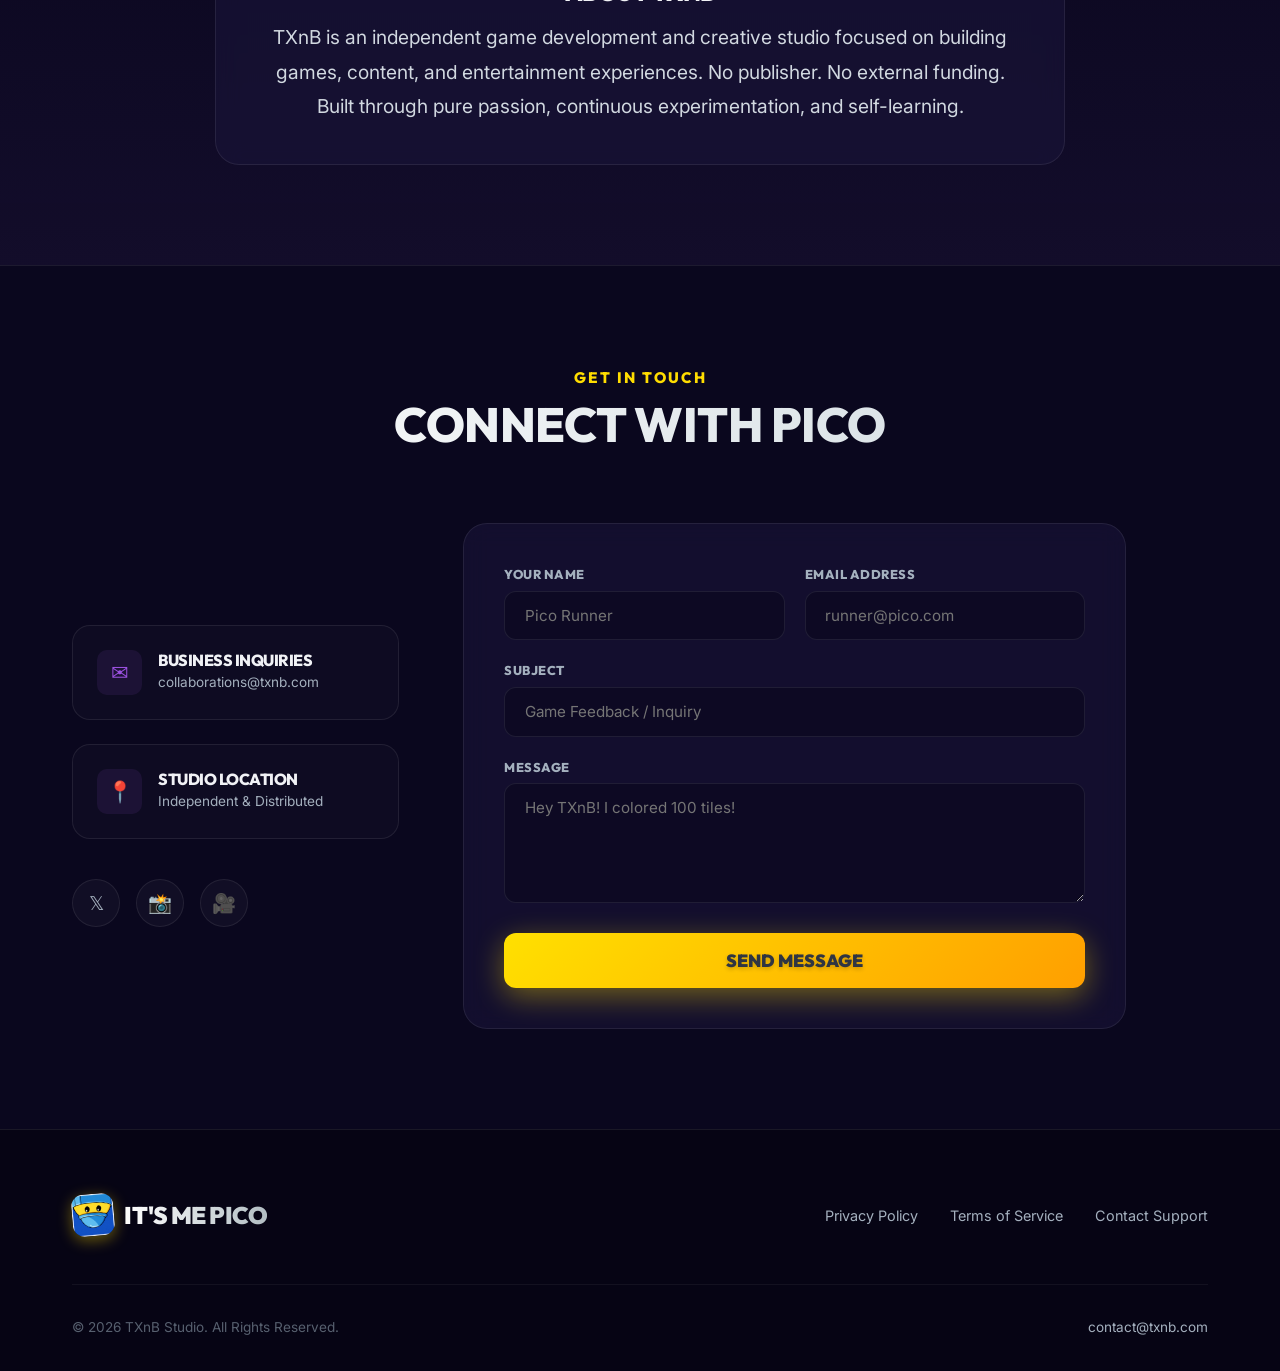
==== commit 3506a5e8: "Revert arena section to original tilted color block visual styling and status states" ====
--- a/index.html
+++ b/index.html
@@ -236,7 +236,7 @@
           <span class="arena-num">ARENA 1</span>
           <span class="arena-status-badge">DEFAULT</span>
           <div class="arena-preview-visual">
-            <img class="arena-preview-img" src="assets/images/arena_base.png" alt="Base Arena Card">
+            <div class="arena-visual-block" style="background: var(--pico-yellow);"></div>
           </div>
           <h3 class="arena-name">Base Arena</h3>
           <p class="arena-desc">The sunny green hills where Pico matches start. Balanced and classic grid sizing.</p>
@@ -247,7 +247,7 @@
           <span class="arena-num">ARENA 2</span>
           <span class="arena-status-badge" style="background: var(--pico-purple); color: white;">UNLOCKABLE</span>
           <div class="arena-preview-visual">
-            <img class="arena-preview-img" src="assets/images/arena_shadow.png" alt="Shadow Arena Card">
+            <div class="arena-visual-block" style="background: var(--pico-purple);"></div>
           </div>
           <h3 class="arena-name">Shadow Arena</h3>
           <p class="arena-desc">A deep purple floating world filled with glowing gems and neon grid lines.</p>
@@ -258,7 +258,7 @@
           <span class="arena-num">ARENA 3</span>
           <span class="arena-status-badge" style="background: #2ed573; color: white;">UNLOCKABLE</span>
           <div class="arena-preview-visual">
-            <img class="arena-preview-img" src="assets/images/arena_angel.png" alt="Angel Arena Card">
+            <div class="arena-visual-block" style="background: #f1f2f6;"></div>
           </div>
           <h3 class="arena-name">Angel Arena</h3>
           <p class="arena-desc">A peaceful floating layout in the clouds. Highly elevated heavenly islands.</p>
@@ -267,9 +267,9 @@
         <!-- Devil Arena -->
         <div class="arena-card" id="card-arena-devil">
           <span class="arena-num">ARENA 4</span>
-          <span class="arena-status-badge" style="background: var(--pico-red); color: white;">UNLOCKABLE</span>
+          <span class="arena-status-badge coming-soon">COMING SOON</span>
           <div class="arena-preview-visual">
-            <img class="arena-preview-img" src="assets/images/arena_devil.png" alt="Devil Arena Card">
+            <div class="arena-visual-block" style="background: var(--pico-red);"></div>
           </div>
           <h3 class="arena-name">Devil Arena</h3>
           <p class="arena-desc">A dangerous volcanic underworld. Color tiles quickly before lava sweeps them away!</p>
@@ -278,9 +278,9 @@
         <!-- Winter Arena -->
         <div class="arena-card" id="card-arena-winter">
           <span class="arena-num">ARENA 5</span>
-          <span class="arena-status-badge" style="background: #0fbcf9; color: white;">UNLOCKABLE</span>
+          <span class="arena-status-badge coming-soon">COMING SOON</span>
           <div class="arena-preview-visual">
-            <img class="arena-preview-img" src="assets/images/arena_winter.png" alt="Winter Arena Card">
+            <div class="arena-visual-block" style="background: #0fbcf9;"></div>
           </div>
           <h3 class="arena-name">Winter Arena</h3>
           <p class="arena-desc">A frozen wonderland of snow and ice paths where tiles are slippery and speeds are fast.</p>
--- a/css/style.css
+++ b/css/style.css
@@ -1000,15 +1000,14 @@
 
 .arena-preview-visual {
   width: 100%;
-  height: 200px;
-  border-radius: 16px;
+  height: 150px;
+  border-radius: 12px;
   margin-bottom: 1.25rem;
   display: flex;
   align-items: center;
   justify-content: center;
   position: relative;
   overflow: hidden;
-  padding: 10px 0;
 }
 
 .arena-card:nth-child(1) .arena-preview-visual {
@@ -1031,18 +1030,17 @@
   background: linear-gradient(135deg, #0fbcf9, #05c46b);
 }
 
-.arena-preview-img {
-  height: 95%;
-  width: auto;
-  object-fit: contain;
-  z-index: 2;
+.arena-visual-block {
+  width: 60px;
+  height: 60px;
+  border-radius: 12px;
+  box-shadow: 0 8px 20px rgba(0,0,0,0.3);
+  transform: rotate(-15deg);
   transition: var(--transition-bounce);
-  filter: drop-shadow(0 6px 12px rgba(0,0,0,0.4));
-}
-
-.arena-card:hover .arena-preview-img {
-  transform: scale(1.12) rotate(3deg) translateY(-6px);
-  filter: drop-shadow(0 15px 30px rgba(0,0,0,0.7));
+}
+
+.arena-card:hover .arena-visual-block {
+  transform: rotate(10deg) scale(1.15);
 }
 
 .arena-name {
